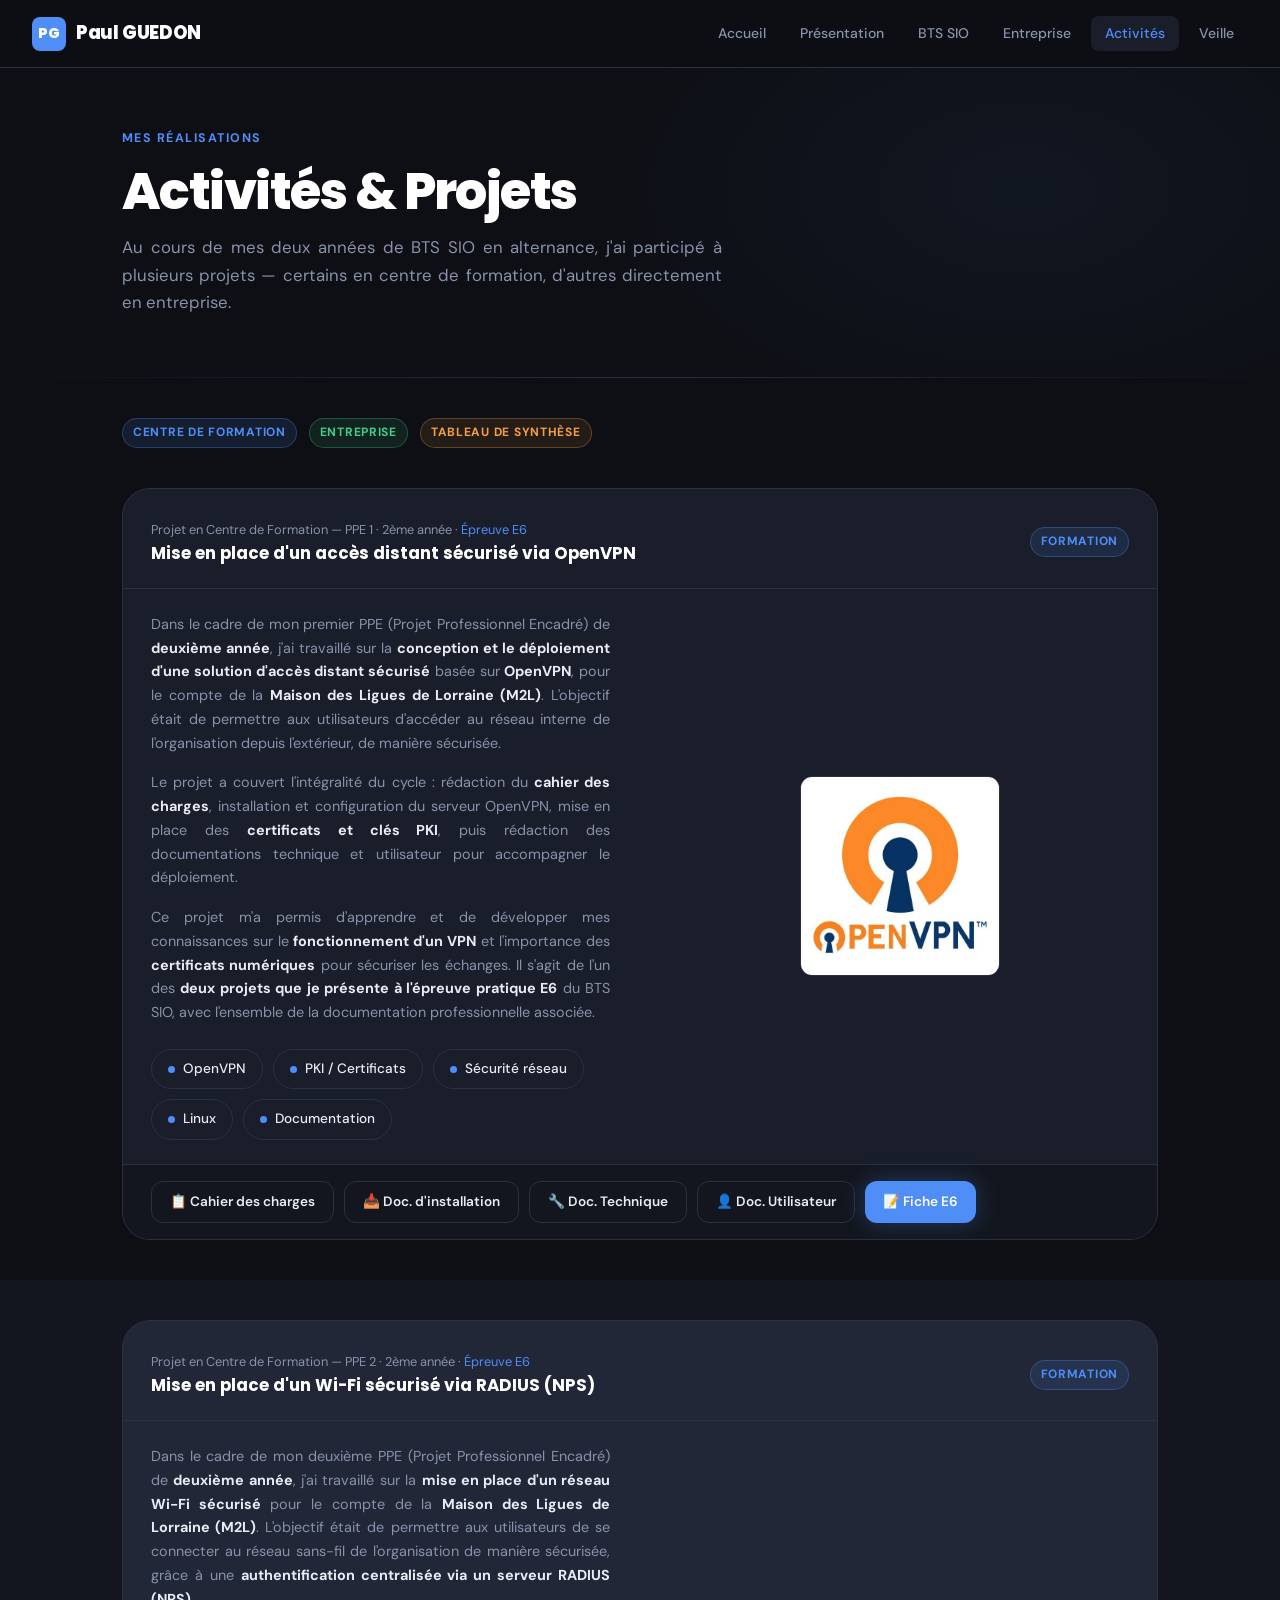
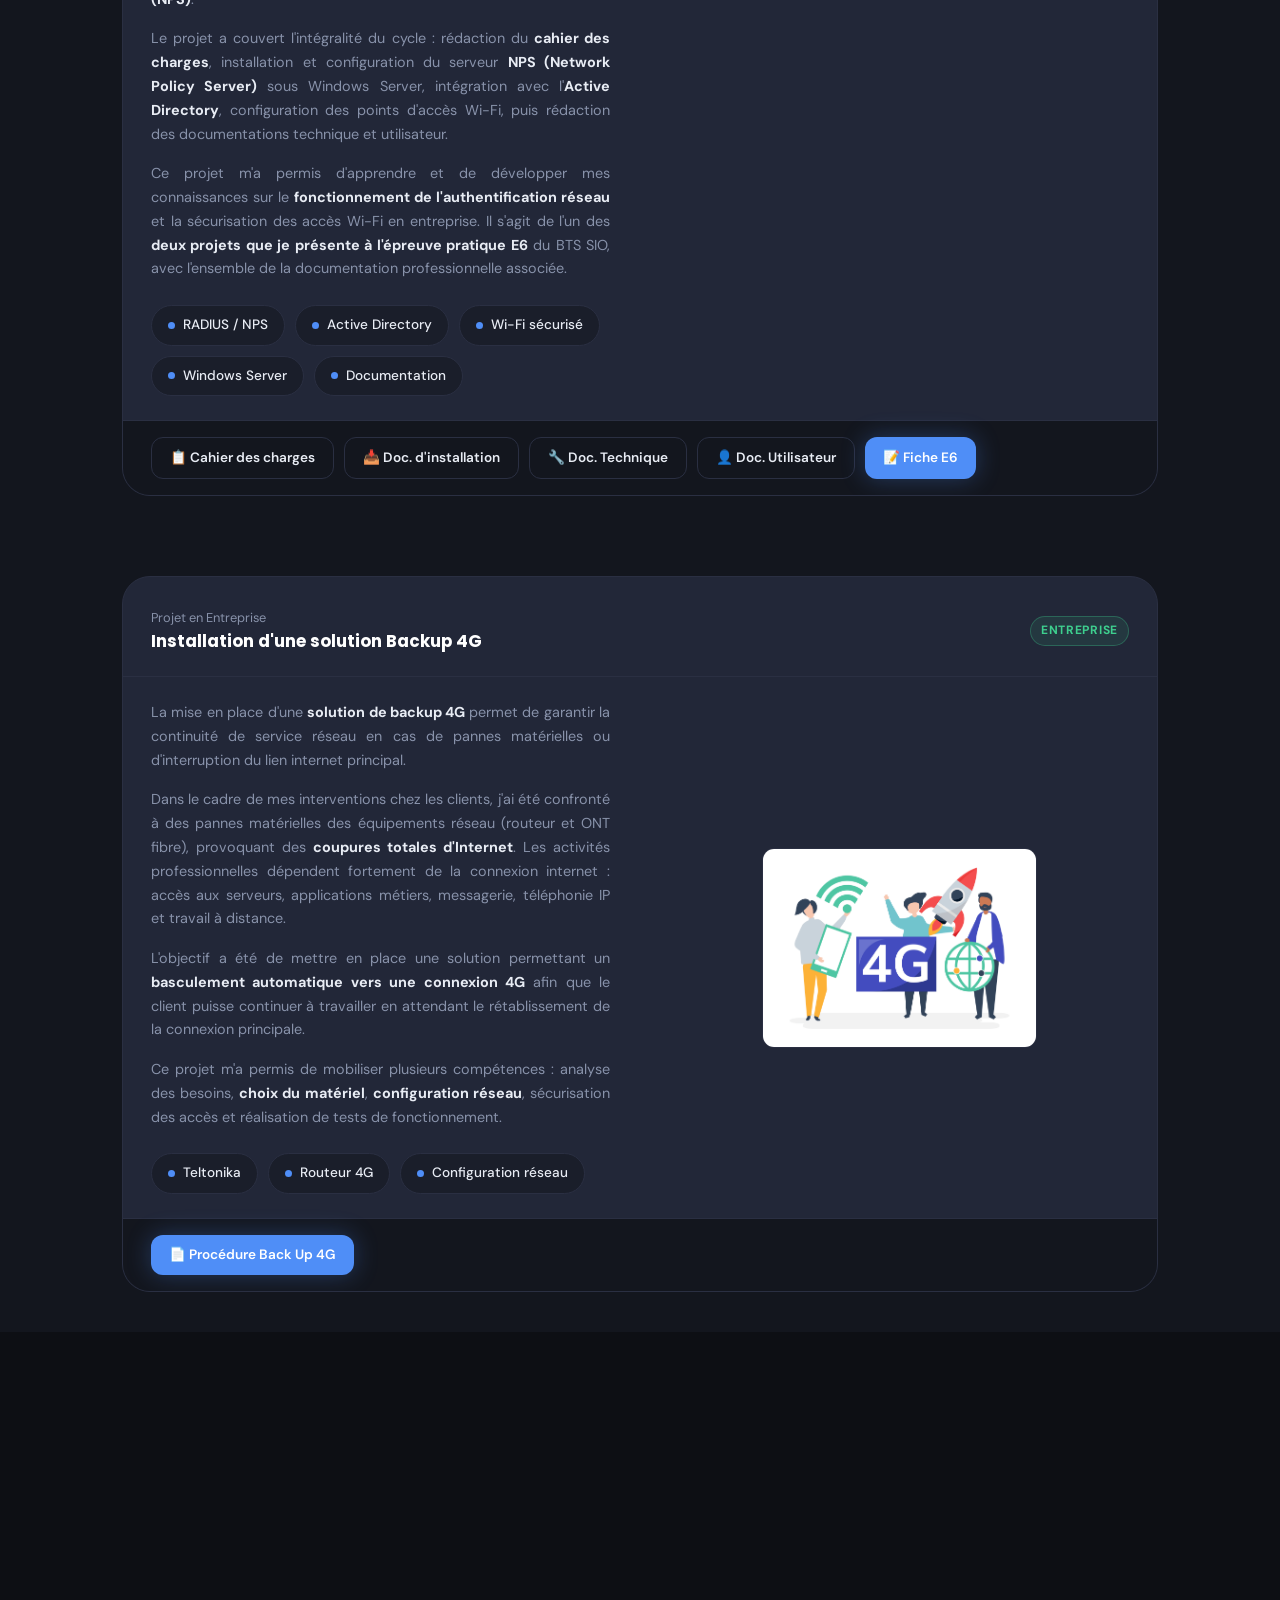
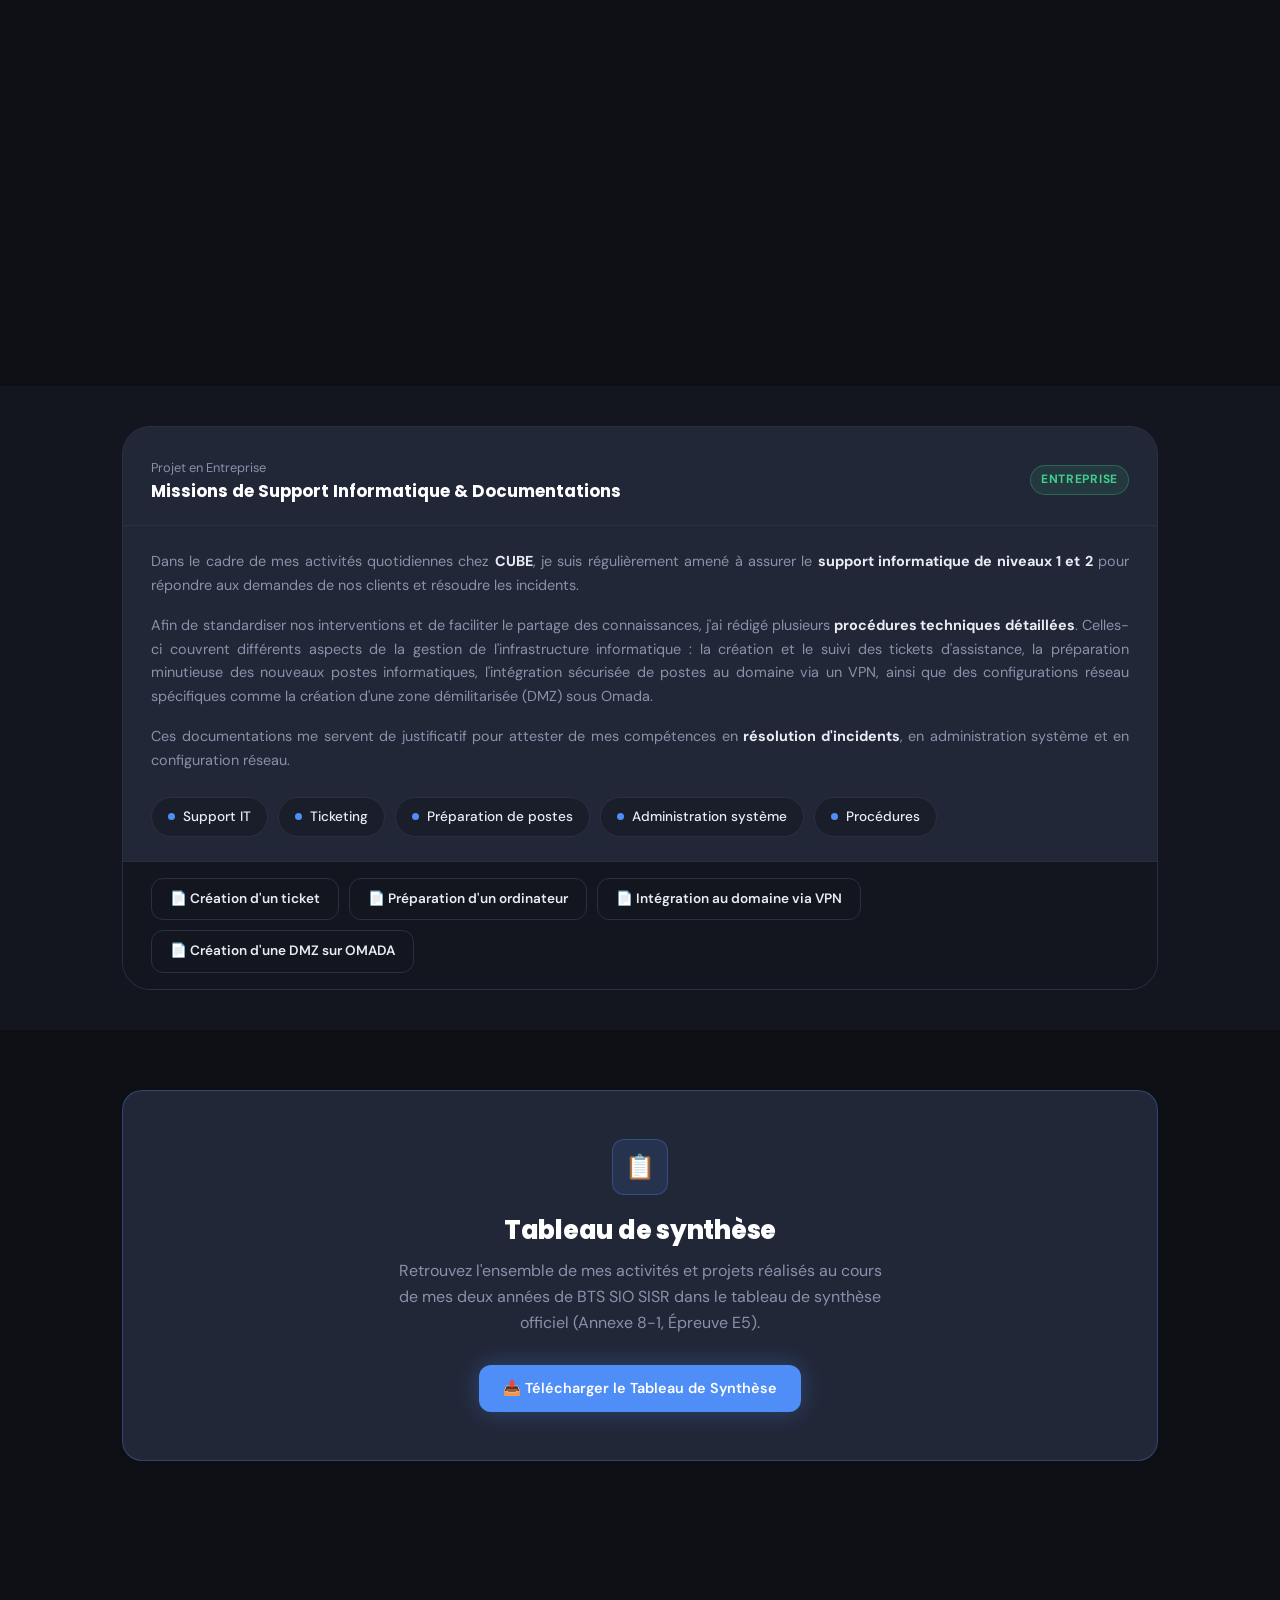
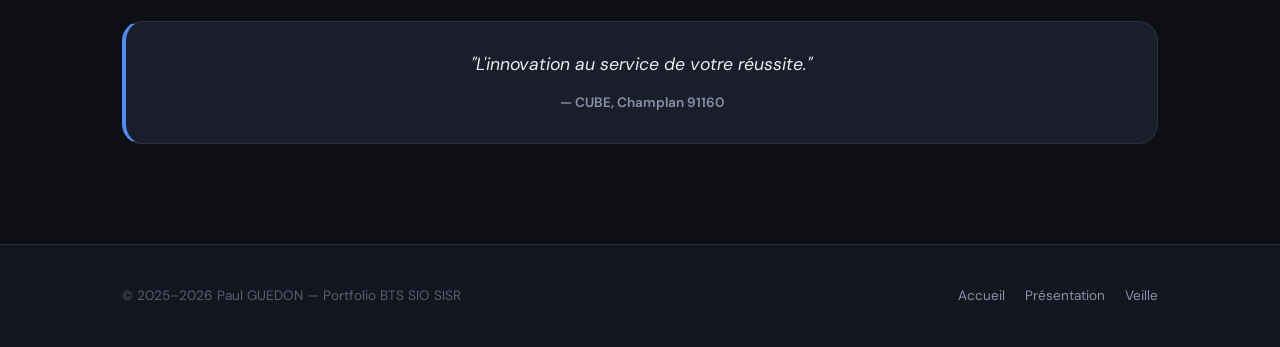
==== activites.html @ 8523777b "Add files via upload" ====
<!DOCTYPE html>
<html lang="fr">

<head>
  <meta charset="UTF-8" />
  <meta name="viewport" content="width=device-width, initial-scale=1.0" />
  <title>Activités & Projets – Paul GUEDON</title>
  <link rel="stylesheet" href="css/style.css" />
  <link rel="stylesheet" href="css/animations.css" />
</head>

<body>

  <nav class="navbar">
    <div class="navbar__inner">
      <a href="index.html" class="navbar__logo"><span>PG</span> Paul GUEDON</a>
      <div class="navbar__links" id="nav-links">
        <a href="index.html">Accueil</a>
        <a href="presentation-personnelle.html">Présentation</a>
        <a href="bts-sio.html">BTS SIO</a>
        <a href="entreprise.html">Entreprise</a>
        <a href="activites.html" class="active">Activités</a>
        <a href="veille.html">Veille</a>
      </div>
      <button class="burger" id="burger" aria-label="Menu"><span></span><span></span><span></span></button>
    </div>
  </nav>

  <div class="page-header">
    <div class="page-header__bg"></div>
    <div class="container page-header__inner">
      <div class="section-label fade-up">Mes réalisations</div>
      <h1 class="page-header__title fade-up fade-up-1">Activités &amp; Projets</h1>
      <p class="page-header__sub fade-up fade-up-2" style="text-align: justify;">Au cours de mes deux années de BTS SIO
        en alternance, j'ai participé
        à plusieurs projets — certains en centre de formation, d'autres directement en entreprise.</p>
    </div>
  </div>

  <div class="divider"></div>

  <!-- FILTRE VISUEL -->
  <section style="padding: 40px 0 0;">
    <div class="container">
      <div class="d-flex gap-12 flex-wrap reveal">
        <span class="badge badge--blue">Centre de Formation</span>
        <span class="badge badge--green">Entreprise</span>
        <span class="badge badge--orange">Tableau de synthèse</span>
      </div>
    </div>
  </section>

  <!-- ======================== -->
  <!-- PROJET 1 : PPE1 - VPN   -->
  <!-- ======================== -->
  <section style="padding: 40px 0;">
    <div class="container">
      <div class="project-card reveal">
        <div class="project-card__head">
          <div>
            <div class="project-card__sub">Projet en Centre de Formation — PPE 1 · 2ème année · <span
                style="color: var(--accent);">Épreuve E6</span></div>
            <div class="project-card__title">Mise en place d'un accès distant sécurisé via OpenVPN</div>
          </div>
          <span class="badge badge--blue">Formation</span>
        </div>
        <div class="project-card__body">
          <div class="two-col two-col--center">
            <div>
              <p class="project-card__desc" style="text-align: justify;">
                Dans le cadre de mon premier PPE (Projet Professionnel Encadré) de <strong
                  style="color:var(--text);">deuxième année</strong>,
                j'ai travaillé sur la <strong style="color:var(--text);">conception et le déploiement d'une solution
                  d'accès
                  distant sécurisé</strong>
                basée sur <strong style="color:var(--text);">OpenVPN</strong>, pour le compte de la
                <strong style="color:var(--text);">Maison des Ligues de Lorraine (M2L)</strong>. L'objectif était de
                permettre
                aux utilisateurs d'accéder au réseau interne de l'organisation depuis l'extérieur, de manière sécurisée.
              </p>
              <p class="project-card__desc mt-16" style="text-align: justify;">
                Le projet a couvert l'intégralité du cycle : rédaction du <strong style="color:var(--text);">cahier des
                  charges</strong>,
                installation et configuration du serveur OpenVPN, mise en place des
                <strong style="color:var(--text);">certificats et clés PKI</strong>, puis rédaction des documentations
                technique
                et utilisateur pour accompagner le déploiement.
              </p>
              <p class="project-card__desc mt-16" style="text-align: justify;">
                Ce projet m'a permis d'apprendre et de développer mes connaissances sur le <strong
                  style="color:var(--text);">fonctionnement d'un VPN</strong>
                et l'importance des <strong style="color:var(--text);">certificats numériques</strong> pour sécuriser
                les
                échanges. Il s'agit de l'un des <strong style="color:var(--text);">deux projets que
                  je présente à l'épreuve pratique E6</strong> du BTS SIO, avec l'ensemble de la documentation
                professionnelle associée.
              </p>
              <div class="skills-grid mt-24">
                <span class="skill-pill"><span class="dot"></span>OpenVPN</span>
                <span class="skill-pill"><span class="dot"></span>PKI / Certificats</span>
                <span class="skill-pill"><span class="dot"></span>Sécurité réseau</span>
                <span class="skill-pill"><span class="dot"></span>Linux</span>
                <span class="skill-pill"><span class="dot"></span>Documentation</span>
              </div>
            </div>
            <div style="display: flex; align-items: center; justify-content: center;">
              <img src="../Documents/Images/openvpn.jpg" alt="Illustration OpenVPN"
                style="max-height: 200px; object-fit: contain; border-radius: var(--radius); border: 1px solid var(--border);"
                onerror="this.style.display='none';" />
            </div>
          </div>
        </div>
        <div class="project-card__footer" style="flex-wrap: wrap; gap: 10px;">
          <a href="../Documents/Projet/PPE/PPE1/Cahier%20des%20charges%20Projet%20VPN.pdf" target="_blank"
            class="btn btn--outline" style="padding: 9px 18px; font-size: 0.85rem;">📋 Cahier des charges</a>
          <a href="../Documents/Projet/PPE/PPE1/Documentation%20d'installation%20Projet%20VPN.pdf" target="_blank"
            class="btn btn--outline" style="padding: 9px 18px; font-size: 0.85rem;">📥 Doc. d'installation</a>
          <a href="../Documents/Projet/PPE/PPE1/Documentation%20Technique%20Projet%20VPN.pdf" target="_blank"
            class="btn btn--outline" style="padding: 9px 18px; font-size: 0.85rem;">🔧 Doc. Technique</a>
          <a href="../Documents/Projet/PPE/PPE1/Documentation%20Utilisateur%20Projet%20VPN.pdf" target="_blank"
            class="btn btn--outline" style="padding: 9px 18px; font-size: 0.85rem;">👤 Doc. Utilisateur</a>
          <a href="../Documents/Projet/PPE/PPE1/EPREUVE%20PRATIQUE%20E6%20BTS%20SIO%202026%20Projet%20VPN.pdf"
            target="_blank" class="btn btn--primary" style="padding: 9px 18px; font-size: 0.85rem;">📝 Fiche E6</a>
        </div>
      </div>
    </div>
  </section>

  <!-- ======================== -->
  <!-- PROJET 2 : PPE2 - WIFI  -->
  <!-- ======================== -->
  <section class="section--dark" style="padding: 40px 0;">
    <div class="container">
      <div class="project-card reveal" style="background: var(--surface-2);">
        <div class="project-card__head">
          <div>
            <div class="project-card__sub">Projet en Centre de Formation — PPE 2 · 2ème année · <span
                style="color: var(--accent);">Épreuve E6</span></div>
            <div class="project-card__title">Mise en place d'un Wi-Fi sécurisé via RADIUS (NPS)</div>
          </div>
          <span class="badge badge--blue">Formation</span>
        </div>
        <div class="project-card__body">
          <div class="two-col two-col--center">
            <div>
              <p class="project-card__desc" style="text-align: justify;">
                Dans le cadre de mon deuxième PPE (Projet Professionnel Encadré) de <strong
                  style="color:var(--text);">deuxième année</strong>,
                j'ai travaillé sur la <strong style="color:var(--text);">mise en place d'un réseau Wi-Fi
                  sécurisé</strong>
                pour le compte de la <strong style="color:var(--text);">Maison des Ligues de Lorraine (M2L)</strong>.
                L'objectif était de permettre aux utilisateurs de se connecter au réseau sans-fil de l'organisation de
                manière
                sécurisée, grâce à une <strong style="color:var(--text);">authentification centralisée via un serveur
                  RADIUS
                  (NPS)</strong>.
              </p>
              <p class="project-card__desc mt-16" style="text-align: justify;">
                Le projet a couvert l'intégralité du cycle : rédaction du <strong style="color:var(--text);">cahier des
                  charges</strong>,
                installation et configuration du serveur <strong style="color:var(--text);">NPS (Network Policy
                  Server)</strong>
                sous Windows Server, intégration avec l'<strong style="color:var(--text);">Active Directory</strong>,
                configuration
                des points d'accès Wi-Fi, puis rédaction des documentations technique et utilisateur.
              </p>
              <p class="project-card__desc mt-16" style="text-align: justify;">
                Ce projet m'a permis d'apprendre et de développer mes connaissances sur le <strong
                  style="color:var(--text);">fonctionnement de l'authentification réseau</strong>
                et la sécurisation des accès Wi-Fi en entreprise. Il s'agit de l'un des <strong
                  style="color:var(--text);">deux projets que
                  je présente à l'épreuve pratique E6</strong> du BTS SIO, avec l'ensemble de la documentation
                professionnelle associée.
              </p>
              <div class="skills-grid mt-24">
                <span class="skill-pill"><span class="dot"></span>RADIUS / NPS</span>
                <span class="skill-pill"><span class="dot"></span>Active Directory</span>
                <span class="skill-pill"><span class="dot"></span>Wi-Fi sécurisé</span>
                <span class="skill-pill"><span class="dot"></span>Windows Server</span>
                <span class="skill-pill"><span class="dot"></span>Documentation</span>
              </div>
            </div>
            <div style="display: flex; align-items: center; justify-content: center;">
              <img src="../Documents/Images/WIFI.png?v=2" alt="Illustration Wi-Fi RADIUS"
                style="max-height: 200px; object-fit: contain; border-radius: var(--radius); border: 1px solid var(--border);"
                onerror="this.style.display='none';" />
            </div>
          </div>
        </div>
        <div class="project-card__footer" style="flex-wrap: wrap; gap: 10px;">
          <a href="../Documents/Projet/PPE/PPE2/Cahier%20des%20charges%20Projet%20Wifi.pdf" target="_blank"
            class="btn btn--outline" style="padding: 9px 18px; font-size: 0.85rem;">📋 Cahier des charges</a>
          <a href="../Documents/Projet/PPE/PPE2/Documentation%20D'installation%20Projet%20Wifi.pdf" target="_blank"
            class="btn btn--outline" style="padding: 9px 18px; font-size: 0.85rem;">📥 Doc. d'installation</a>
          <a href="../Documents/Projet/PPE/PPE2/Documentation%20Technique%20Projet%20Wifi.pdf" target="_blank"
            class="btn btn--outline" style="padding: 9px 18px; font-size: 0.85rem;">🔧 Doc. Technique</a>
          <a href="../Documents/Projet/PPE/PPE2/Documentation%20Utilisateur%20Projet%20Wifi.pdf" target="_blank"
            class="btn btn--outline" style="padding: 9px 18px; font-size: 0.85rem;">👤 Doc. Utilisateur</a>
          <a href="../Documents/Projet/PPE/PPE2/Documentation%20E6%20BTS%20SIO%202026%20Projet%20Wifi.pdf"
            target="_blank" class="btn btn--primary" style="padding: 9px 18px; font-size: 0.85rem;">📝 Fiche E6</a>
        </div>
      </div>
    </div>
  </section>

  <!-- =================== -->
  <!-- PROJET 3 : MEDIAWIKI -->
  <!-- =================== -->
  <!--
  <section>
    <div class="container">
      <div class="project-card reveal">
        <div class="project-card__head">
          <div>
            <div class="project-card__sub">Projet en Centre de Formation</div>
            <div class="project-card__title">Mise en place d'un MediaWiki</div>
          </div>
          <span class="badge badge--blue">Formation</span>
        </div>
        <div class="project-card__body">
          <div class="two-col two-col--center">
            <div>
              <p class="project-card__desc" style="text-align: justify;">
                Dans le cadre de mon troisième PPE, j'ai travaillé en groupe sur la création d'un <strong
                  style="color:var(--text);">intranet collaboratif basé sur MediaWiki</strong>, destiné à l'association
                RESIOCLAGE. L'objectif était de <strong style="color:var(--text);">présenter à ses adhérents de manière
                  claire et organisée les métiers liés à l'informatique</strong>.
              </p>
              <p class="project-card__desc mt-16" style="text-align: justify;">
                Nous avons installé et configuré MediaWiki dans <strong style="color:var(--text);">deux
                  environnements</strong> : dans un premier temps sous <strong
                  style="color:var(--text);">Windows</strong> à l'aide de WampServer, puis sous <strong
                  style="color:var(--text);">Linux</strong>. Les différentes étapes ainsi que les problèmes rencontrés
                ont été documentés dans un <strong style="color:var(--text);">manuel technique</strong>. De plus, nous
                avons rédigé un manuel utilisateur pour accompagner les adhérents dans l'utilisation du wiki.
              </p>
              <p class="project-card__desc mt-16" style="text-align: justify;">
                Ce projet nous a permis d'acquérir des compétences pratiques en <strong
                  style="color:var(--text);">administration de services web</strong> dans deux environnements
                différents.
              </p>
              <div class="skills-grid mt-24">
                <span class="skill-pill"><span class="dot"></span>MediaWiki</span>
                <span class="skill-pill"><span class="dot"></span>WampServer</span>
                <span class="skill-pill"><span class="dot"></span>Windows</span>
                <span class="skill-pill"><span class="dot"></span>Linux</span>
                <span class="skill-pill"><span class="dot"></span>Travail en équipe</span>
              </div>
            </div>
            <div style="display: flex; align-items: center; justify-content: center;">
              <img src="../Documents/Images/MediaWiki.jpg" alt="Logo MediaWiki"
                style="max-height: 180px; object-fit: contain; border-radius: var(--radius); border: 1px solid var(--border);"
                onerror="this.style.display='none';" />
            </div>
          </div>
        </div>
        <div class="project-card__footer">
          <a href="../Documents/Projet/Procédure/MediaWiki.pdf" target="_blank" class="btn btn--primary"
            style="padding: 9px 18px; font-size: 0.85rem;">📊 Présentation PowerPoint</a>
          <a href="../Documents/Projet/Procédure/Manuel Technique MediaWiki.pdf" target="_blank"
            class="btn btn--outline" style="padding: 9px 18px; font-size: 0.85rem;">📄 Manuel
            Technique</a>
        </div>
      </div>
    </div>
  </section>
  -->

  <!-- ======================== -->
  <!-- PROJET 4 : BACKUP 4G    -->
  <!-- ======================== -->
  <section class="section--dark" style="padding: 40px 0;">
    <div class="container">
      <div class="project-card reveal" style="background: var(--surface-2);">
        <div class="project-card__head">
          <div>
            <div class="project-card__sub">Projet en Entreprise</div>
            <div class="project-card__title">Installation d'une solution Backup 4G</div>
          </div>
          <span class="badge badge--green">Entreprise</span>
        </div>
        <div class="project-card__body">
          <div class="two-col two-col--center">
            <div>
              <p class="project-card__desc" style="text-align: justify;">
                La mise en place d'une <strong style="color:var(--text);">solution de backup 4G </strong>permet de
                garantir la continuité de service réseau en cas de pannes matérielles ou d'interruption du lien internet
                principal.
              </p>
              <p class="project-card__desc mt-16" style="text-align: justify;">
                Dans le cadre de mes interventions chez les clients, j'ai été confronté à des pannes matérielles des
                équipements réseau (routeur et ONT fibre), provoquant des <strong style="color:var(--text);">coupures
                  totales d'Internet</strong>. Les activités professionnelles dépendent fortement de la connexion
                internet : accès aux serveurs, applications métiers, messagerie, téléphonie IP et travail à distance.
              </p>
              <p class="project-card__desc mt-16" style="text-align: justify;">
                L'objectif a été de mettre en place une solution permettant un <strong
                  style="color:var(--text);">basculement automatique vers une connexion 4G</strong> afin que le client
                puisse continuer à travailler en attendant le rétablissement de la connexion principale.
              </p>
              <p class="project-card__desc mt-16" style="text-align: justify;">
                Ce projet m'a permis de mobiliser plusieurs compétences : analyse des besoins, <strong
                  style="color:var(--text);">choix du matériel</strong>, <strong
                  style="color:var(--text);">configuration réseau</strong>, sécurisation des accès et réalisation de
                tests de fonctionnement.
              </p>
              <div class="skills-grid mt-24">
                <span class="skill-pill"><span class="dot"></span>Teltonika</span>
                <span class="skill-pill"><span class="dot"></span>Routeur 4G</span>
                <span class="skill-pill"><span class="dot"></span>Configuration réseau</span>
              </div>
            </div>
            <div style="display: flex; align-items: center; justify-content: center;">
              <img src="../Documents/Images/4G.jpg" alt="Routeur Teltonika 4G"
                style="max-height: 200px; object-fit: contain; border-radius: var(--radius); border: 1px solid var(--border);"
                onerror="this.style.display='none';" />
            </div>
          </div>
        </div>
        <div class="project-card__footer">
          <a href="../Documents/Projet/Procédure/Procédure Préparation Routeur 4G Teltonika.pdf" target="_blank"
            class="btn btn--primary" style="padding: 9px 18px; font-size: 0.85rem;">📄 Procédure Back Up
            4G</a>
        </div>
      </div>
    </div>
  </section>

  <!-- ======================== -->
  <!-- PROJET 5 : OPENVPN      -->
  <!-- ======================== -->
  <section style="padding: 40px 0;">
    <div class="container">
      <div class="project-card reveal">
        <div class="project-card__head">
          <div>
            <div class="project-card__sub">Projet en Entreprise</div>
            <div class="project-card__title">Migration VPN vers OpenVPN
            </div>
          </div>
          <span class="badge badge--green">Entreprise</span>
        </div>
        <div class="project-card__body">
          <div class="two-col two-col--center">
            <div>
              <p class="project-card__desc" style="text-align: justify;">
                Dans le cadre d'une intervention chez un client (Groupe AF), nous avons réalisé la <strong
                  style="color:var(--text);">migration du VPN de Zyxel SecuExtender vers OpenVPN</strong>.
              </p>
              <p class="project-card__desc mt-16" style="text-align: justify;">
                Le besoin du client était de permettre aux utilisateurs d'accéder au réseau de l'entreprise depuis
                l'extérieur (télétravail ou déplacement), tout en garantissant la sécurité des échanges. L'accès direct
                aux
                services internes (serveurs de fichiers, applications métiers, imprimantes réseau) via Internet
                présentait
                un <strong style="color:var(--text);">risque important en matière de sécurité</strong>.
              </p>
              <p class="project-card__desc mt-16" style="text-align: justify;">
                J'ai installé et configuré le <strong style="color:var(--text);">client OpenVPN</strong> sur les postes
                utilisateurs, mis en place la <strong style="color:var(--text);">double authentification</strong>, puis
                réalisé des tests de connexion afin de vérifier le bon fonctionnement et la sécurisation des échanges.
              </p>
              <div class="skills-grid mt-24">
                <span class="skill-pill"><span class="dot"></span>OpenVPN</span>
                <span class="skill-pill"><span class="dot"></span>Double authentification</span>
                <span class="skill-pill"><span class="dot"></span>Sécurité réseau</span>
                <span class="skill-pill"><span class="dot"></span>VPN client</span>
              </div>
            </div>
            <div style="display: flex; align-items: center; justify-content: center;">
              <img src="../Documents/Images/Migration.png" alt="Illustration Migration OpenVPN"
                style="max-height: 200px; object-fit: contain; border-radius: var(--radius); border: 1px solid var(--border);"
                onerror="this.style.display='none';" />
            </div>
          </div>
        </div>
        <div class="project-card__footer">
          <a href="../Documents/Projet/Procédure/Procédure Installation OpenVPN GroupeAF.pdf" target="_blank"
            class="btn btn--primary" style="padding: 9px 18px; font-size: 0.85rem;">📄 Procédure de connexion
            OpenVPN</a>
        </div>
      </div>
    </div>
  </section>

  <!-- ======================== -->
  <!-- PROJET 6 : UNYC         -->
  <!-- ======================== -->
  <section class="section--dark" style="padding: 40px 0;">
    <div class="container">
      <div class="project-card reveal" style="background: var(--surface-2);">
        <div class="project-card__head">
          <div>
            <div class="project-card__sub">Projet en Entreprise</div>
            <div class="project-card__title">Ajout d'équipements téléphoniques sur Unyc</div>
          </div>
          <span class="badge badge--green">Entreprise</span>
        </div>
        <div class="project-card__body">
          <div class="two-col two-col--center">
            <div>
              <p class="project-card__desc" style="text-align: justify;">
                Dans le cadre de la préparation de matériel pour une installation chez un client, j'ai été chargé
                d'<strong style="color:var(--text);">ajouter de nouveaux équipements téléphoniques sur la plateforme
                  Unyc</strong> et d'attribuer les postes à chaque utilisateur.
              </p>
              <p class="project-card__desc mt-16" style="text-align: justify;">
                Le client souhaitait étendre son parc téléphonique afin que de nouveaux utilisateurs disposent d'un
                poste fonctionnel tout en restant intégrés au système de téléphonie existant.
              </p>
              <p class="project-card__desc mt-16" style="text-align: justify;">
                J'ai configuré les postes sur Unyc, attribué les extensions, puis réalisé des <strong
                  style="color:var(--text);">tests d'appels entrants et sortants</strong> pour vérifier le bon
                fonctionnement et la qualité des communications. Cette activité m'a permis de renforcer mes compétences
                en <strong style="color:var(--text);">gestion de téléphonie IP</strong> et en configuration
                d'équipements réseau associés.
              </p>
              <div class="skills-grid mt-24">
                <span class="skill-pill"><span class="dot"></span>Unyc</span>
                <span class="skill-pill"><span class="dot"></span>Téléphonie IP</span>
                <span class="skill-pill"><span class="dot"></span>VoIP</span>
                <span class="skill-pill"><span class="dot"></span>Configuration postes</span>
              </div>
            </div>
            <div style="display: flex; align-items: center; justify-content: center;">
              <img src="../Documents/Images/Unyc.jpg" alt="Interface Unyc"
                style="max-height: 200px; object-fit: contain; border-radius: var(--radius); border: 1px solid var(--border);"
                onerror="this.style.display='none';" />
            </div>
          </div>
        </div>
        <div class="project-card__footer">
          <a href="../Documents/Projet/Procédure/Procédure Equipements Unyc.pdf" target="_blank"
            class="btn btn--primary" style="padding: 9px 18px; font-size: 0.85rem;">📄 Procédure ajout
            équipement Unyc</a>
        </div>
      </div>
    </div>
  </section>

  <!-- ======================== -->
  <!-- PROJET 7 : TP-Link      -->
  <!-- ======================== -->
  <section style="padding: 40px 0;">
    <div class="container">
      <div class="project-card reveal">
        <div class="project-card__head">
          <div>
            <div class="project-card__sub">Projet en Entreprise</div>
            <div class="project-card__title">Installation et Configuration d'un routeur TP-Link</div>
          </div>
          <span class="badge badge--green">Entreprise</span>
        </div>
        <div class="project-card__body">
          <div class="two-col two-col--center">
            <div>
              <p class="project-card__desc" style="text-align: justify;">
                Dans le cadre de la modernisation d'une infrastructure client, j'ai été en charge du déploiement d'un
                <strong style="color:var(--text);">routeur TP-Link ER605</strong> géré via l'écosystème cloud <strong
                  style="color:var(--text);">Omada</strong>. L'objectif était de mettre en place un réseau fiable
                intégrant une ligne Fibre principale et un routeur 4G de secours pour assurer une continuité de service.
              </p>
              <p class="project-card__desc mt-16" style="text-align: justify;">
                J'ai configuré l'équipement via l'interface centralisée Omada. Mon intervention a consisté à préparer le
                réseau local du client, puis à configurer une <strong style="color:var(--text);">connexion 4G de
                  secours</strong>. Celle-ci prend automatiquement le relais en cas de coupure de la ligne principale.
              </p>
              <p class="project-card__desc mt-16" style="text-align: justify;">
                Après la mise en service physique chez le client, j'ai réalisé plusieurs <strong
                  style="color:var(--text);">tests de connectivité</strong> pour valider l'installation. Ce projet m'a
                permis d'apprendre à configurer un routeur d'entreprise et à utiliser une plateforme de gestion
                centralisée.
              </p>
              <div class="skills-grid mt-24">
                <span class="skill-pill"><span class="dot"></span>TP-Link Omada</span>
                <span class="skill-pill"><span class="dot"></span>Routage / Load Balancing</span>
                <span class="skill-pill"><span class="dot"></span>Gestion Cloud</span>
              </div>
            </div>
            <div style="display: flex; align-items: center; justify-content: center;">
              <img src="../Documents/Images/2485_LOGO.jpg" alt="Logo TP-Link"
                style="max-height: 200px; object-fit: contain; border-radius: var(--radius); border: 1px solid var(--border);"
                onerror="this.style.display='none';" />
            </div>
          </div>
        </div>
        <div class="project-card__footer">
          <a href="../Documents/Projet/Procédure/Procédure Installation et Configuration Routeur TP_Link.pdf"
            target="_blank" class="btn btn--primary" style="padding: 9px 18px; font-size: 0.85rem;">📄 Procédure
            Installation et Configuration</a>
        </div>
      </div>
    </div>
  </section>

  <!-- ======================== -->
  <!-- PROJET 8 : SUPPORT      -->
  <!-- ======================== -->
  <section class="section--dark" style="padding: 40px 0;">
    <div class="container">
      <div class="project-card reveal" style="background: var(--surface-2);">
        <div class="project-card__head">
          <div>
            <div class="project-card__sub">Projet en Entreprise</div>
            <div class="project-card__title">Missions de Support Informatique &amp; Documentations</div>
          </div>
          <span class="badge badge--green">Entreprise</span>
        </div>
        <div class="project-card__body">
          <p class="project-card__desc" style="text-align: justify;">
            Dans le cadre de mes activités quotidiennes chez <strong style="color:var(--text);">CUBE</strong>, je suis
            régulièrement amené à assurer le <strong style="color:var(--text);">support informatique de niveaux 1 et
              2</strong> pour répondre aux demandes de nos clients et résoudre les incidents.
          </p>
          <p class="project-card__desc mt-16" style="text-align: justify;">
            Afin de standardiser nos interventions et de faciliter le partage des connaissances, j'ai rédigé plusieurs
            <strong style="color:var(--text);">procédures techniques détaillées</strong>. Celles-ci couvrent différents
            aspects de la gestion de l'infrastructure informatique : la création et le suivi des tickets d'assistance,
            la préparation minutieuse des nouveaux postes informatiques, l'intégration sécurisée de postes au domaine
            via un VPN, ainsi que des configurations réseau spécifiques comme la création d'une zone démilitarisée (DMZ)
            sous Omada.
          </p>
          <p class="project-card__desc mt-16" style="text-align: justify;">
            Ces documentations me servent de justificatif pour attester de mes compétences en <strong
              style="color:var(--text);">résolution d'incidents</strong>, en administration système et en configuration
            réseau.
          </p>
          <div class="skills-grid mt-24">
            <span class="skill-pill"><span class="dot"></span>Support IT</span>
            <span class="skill-pill"><span class="dot"></span>Ticketing</span>
            <span class="skill-pill"><span class="dot"></span>Préparation de postes</span>
            <span class="skill-pill"><span class="dot"></span>Administration système</span>
            <span class="skill-pill"><span class="dot"></span>Procédures</span>
          </div>
        </div>
        <div class="project-card__footer" style="flex-wrap: wrap; gap: 10px;">
          <a href="../Documents/Projet/Procédure/Terminé/Création%20d'un%20ticket.pdf" target="_blank"
            class="btn btn--outline" style="padding: 9px 18px; font-size: 0.85rem;">📄 Création d'un ticket</a>
          <a href="../Documents/Projet/Procédure/Terminé/Préparation%20d'un%20ordinateur.pdf" target="_blank"
            class="btn btn--outline" style="padding: 9px 18px; font-size: 0.85rem;">📄 Préparation d'un ordinateur</a>
          <a href="../Documents/Projet/Procédure/Terminé/Intégration%20au%20domaine%20via%20VPN%20.pdf" target="_blank"
            class="btn btn--outline" style="padding: 9px 18px; font-size: 0.85rem;">📄 Intégration au domaine via
            VPN</a>
          <a href="../Documents/Projet/Procédure/Terminé/Création%20d'une%20DMZ%20sur%20OMADA.pdf" target="_blank"
            class="btn btn--outline" style="padding: 9px 18px; font-size: 0.85rem;">📄 Création d'une DMZ sur OMADA</a>
        </div>
      </div>
    </div>
  </section>

  <!-- TABLEAU DE SYNTHESE -->
  <section style="padding: 60px 0;">
    <div class="container">
      <div class="card reveal text-center"
        style="padding: 48px; background: var(--surface-2); border: 1px solid var(--accent-glow);">
        <div class="card__icon" style="margin: 0 auto 20px; width: 56px; height: 56px; font-size: 1.5rem;">📋</div>
        <h3 class="section-title" style="font-size: 1.6rem; margin-bottom: 12px;">Tableau de synthèse</h3>
        <p
          style="color: var(--text-muted); margin-bottom: 28px; max-width: 500px; margin-left: auto; margin-right: auto;">
          Retrouvez l'ensemble de mes activités et projets réalisés au cours de mes deux années de BTS SIO SISR dans le
          tableau de synthèse officiel (Annexe 8-1, Épreuve E5).
        </p>
        <a href="../Documents/Projet/TABLEAU DE SYNTHESE - EPREUVE E5.pdf" target="_blank" class="btn btn--primary">
          📥 Télécharger le Tableau de Synthèse
        </a>
      </div>
    </div>
  </section>

  <!-- CITATION -->
  <section style="padding: 60px 0;">
    <div class="container">
      <div class="quote-block reveal text-center">
        <p>"L'innovation au service de votre réussite."</p>
        <cite>— CUBE, Champlan 91160</cite>
      </div>
    </div>
  </section>

  <footer>
    <div class="container">
      <div class="footer__inner">
        <div class="footer__copy">© 2025–2026 Paul GUEDON — Portfolio BTS SIO SISR</div>
        <div class="footer__links">
          <a href="index.html">Accueil</a>
          <a href="presentation-personnelle.html">Présentation</a>
          <a href="veille.html">Veille</a>
        </div>
      </div>
    </div>
  </footer>

  <script src="js/main.js"></script>
</body>

</html>
---- css/style.css ----
/* ============================================
   PAUL GUEDON - Portfolio BTS SIO SISR
   Design: Dark tech / Minimalisme raffiné
   ============================================ */

@import url('https://fonts.googleapis.com/css2?family=Poppins:wght@600;700;800&family=DM+Sans:ital,opsz,wght@0,9..40,300;0,9..40,400;0,9..40,500;0,9..40,600;1,9..40,300;1,9..40,400&display=swap');

/* ===== VARIABLES ===== */
:root {
  --bg:          #0d0f14;
  --bg-alt:      #13161e;
  --surface:     #1a1e2a;
  --surface-2:   #222738;
  --border:      #2a2f42;
  --accent:      #4f8ef7;
  --accent-soft: rgba(79,142,247,0.12);
  --accent-glow: rgba(79,142,247,0.3);
  --text:        #e8ecf4;
  --text-muted:  #8892aa;
  --text-dim:    #565d74;
  --white:       #ffffff;
  --green:       #3ecf8e;
  --orange:      #f59e42;
  --red:         #f75d5d;

  --font-head:   'Poppins', sans-serif;
  --font-body:   'DM Sans', sans-serif;

  --radius:      12px;
  --radius-lg:   20px;
  --radius-xl:   28px;

  --shadow:      0 4px 24px rgba(0,0,0,0.4);
  --shadow-lg:   0 8px 48px rgba(0,0,0,0.6);

  --nav-h:       68px;
  --transition:  0.25s ease;
}

/* ===== RESET ===== */
*, *::before, *::after { box-sizing: border-box; margin: 0; padding: 0; }
html { scroll-behavior: smooth; font-size: 16px; }
body {
  font-family: var(--font-body);
  background: var(--bg);
  color: var(--text);
  line-height: 1.65;
  overflow-x: hidden;
}
img { max-width: 100%; height: auto; display: block; border-radius: var(--radius); }
a { color: var(--accent); text-decoration: none; transition: color var(--transition); }
a:hover { color: var(--white); }
ul { list-style: none; }
h1,h2,h3,h4,h5,h6 { font-family: var(--font-head); line-height: 1.2; }

/* ===== SCROLLBAR ===== */
::-webkit-scrollbar { width: 6px; }
::-webkit-scrollbar-track { background: var(--bg); }
::-webkit-scrollbar-thumb { background: var(--border); border-radius: 3px; }
::-webkit-scrollbar-thumb:hover { background: var(--accent); }

/* ===== LAYOUT ===== */
.container { max-width: 1100px; margin: 0 auto; padding: 0 32px; }
.container--wide { max-width: 1280px; margin: 0 auto; padding: 0 32px; }

/* ===== NAVBAR ===== */
.navbar {
  position: fixed; top: 0; left: 0; right: 0; z-index: 1000;
  height: var(--nav-h);
  background: rgba(13,15,20,0.85);
  backdrop-filter: blur(16px);
  border-bottom: 1px solid var(--border);
  display: flex; align-items: center;
  transition: background var(--transition);
}
.navbar__inner {
  display: flex; align-items: center; justify-content: space-between;
  width: 100%; max-width: 1280px; margin: 0 auto; padding: 0 32px;
}
.navbar__logo {
  font-family: var(--font-head); font-weight: 800; font-size: 1.15rem;
  color: var(--white); letter-spacing: -0.02em;
  display: flex; align-items: center; gap: 10px;
}
.navbar__logo span {
  display: inline-flex; align-items: center; justify-content: center;
  width: 34px; height: 34px; background: var(--accent); border-radius: 8px;
  color: var(--white); font-size: 0.9rem; font-weight: 800;
}
.navbar__links { display: flex; align-items: center; gap: 6px; }
.navbar__links a {
  color: var(--text-muted); font-size: 0.875rem; font-weight: 500;
  padding: 6px 14px; border-radius: 8px;
  transition: all var(--transition);
}
.navbar__links a:hover,
.navbar__links a.active {
  color: var(--white); background: var(--surface);
}
.navbar__links a.active { color: var(--accent); }

.burger { display: none; cursor: pointer; flex-direction: column; gap: 5px; }
.burger span {
  display: block; width: 22px; height: 2px;
  background: var(--text); border-radius: 2px;
  transition: all var(--transition);
}

/* ===== HERO ===== */
.hero {
  min-height: 100vh;
  display: flex; align-items: center;
  padding-top: var(--nav-h);
  position: relative; overflow: hidden;
}
.hero__bg {
  position: absolute; inset: 0;
  background: radial-gradient(ellipse 60% 80% at 70% 40%, rgba(79,142,247,0.08) 0%, transparent 70%),
              radial-gradient(ellipse 40% 60% at 10% 80%, rgba(62,207,142,0.04) 0%, transparent 60%);
}
.hero__grid {
  position: absolute; inset: 0; opacity: 0.03;
  background-image: linear-gradient(var(--border) 1px, transparent 1px),
                    linear-gradient(90deg, var(--border) 1px, transparent 1px);
  background-size: 60px 60px;
}
.hero__content {
  position: relative; z-index: 1;
  display: grid; grid-template-columns: 1fr 1fr;
  gap: 80px; align-items: center;
  max-width: 1280px; margin: 0 auto; padding: 0 32px;
  width: 100%;
}
.hero__eyebrow {
  display: inline-flex; align-items: center; gap: 8px;
  font-size: 0.8rem; font-weight: 600; letter-spacing: 0.1em;
  text-transform: uppercase; color: var(--accent);
  background: var(--accent-soft); border: 1px solid var(--accent-glow);
  padding: 6px 14px; border-radius: 50px;
  margin-bottom: 24px;
}
.hero__eyebrow::before {
  content: ''; width: 6px; height: 6px; border-radius: 50%;
  background: var(--accent); animation: pulse 2s infinite;
}
.hero__title {
  font-size: clamp(2.4rem, 5vw, 4rem);
  font-weight: 800; letter-spacing: -0.01em; color: var(--white);
  margin-bottom: 12px;
}
.hero__title span { color: var(--accent); }
.hero__subtitle {
  font-size: 1.4rem; font-weight: 600; color: var(--text-muted);
  margin-bottom: 20px;
}
.hero__desc {
  font-size: 1rem; color: var(--text-muted); line-height: 1.7;
  max-width: 460px; margin-bottom: 36px;
}
.hero__cta { display: flex; gap: 12px; flex-wrap: wrap; }
.btn {
  display: inline-flex; align-items: center; gap: 8px;
  padding: 12px 24px; border-radius: var(--radius);
  font-family: var(--font-body); font-size: 0.9rem; font-weight: 600;
  cursor: pointer; border: none; transition: all var(--transition);
  text-decoration: none;
}
.btn--primary {
  background: var(--accent); color: var(--white);
  box-shadow: 0 0 24px var(--accent-glow);
}
.btn--primary:hover {
  background: #6ba3ff; color: var(--white);
  transform: translateY(-2px); box-shadow: 0 0 36px var(--accent-glow);
}
.btn--outline {
  background: transparent; color: var(--text);
  border: 1px solid var(--border);
}
.btn--outline:hover {
  border-color: var(--accent); color: var(--accent);
  background: var(--accent-soft); transform: translateY(-2px);
}
.hero__visual {
  display: flex; justify-content: center; align-items: center;
}
.hero__card {
  background: var(--surface);
  border: 1px solid var(--border);
  border-radius: var(--radius-xl);
  padding: 32px;
  width: 100%; max-width: 400px;
  box-shadow: var(--shadow-lg);
  position: relative;
}
.hero__card::before {
  content: ''; position: absolute; top: -1px; left: 40px; right: 40px; height: 1px;
  background: linear-gradient(90deg, transparent, var(--accent), transparent);
}
.hero__card-top {
  display: flex; align-items: center; gap: 14px; margin-bottom: 24px;
}
.hero__avatar {
  width: 52px; height: 52px; border-radius: 50%;
  background: linear-gradient(135deg, var(--accent), #3ecf8e);
  display: flex; align-items: center; justify-content: center;
  font-family: var(--font-head); font-weight: 800; font-size: 1.2rem; color: var(--white);
  flex-shrink: 0;
}
.hero__card-name { font-family: var(--font-head); font-weight: 700; font-size: 1rem; color: var(--white); }
.hero__card-role { font-size: 0.8rem; color: var(--text-muted); }
.hero__stats { display: grid; grid-template-columns: 1fr 1fr; gap: 12px; }
.stat {
  background: var(--bg-alt); border: 1px solid var(--border);
  border-radius: var(--radius); padding: 16px;
  text-align: center;
}
.stat__number {
  font-family: var(--font-head); font-weight: 800;
  font-size: 1.6rem; color: var(--accent);
}
.stat__label { font-size: 0.75rem; color: var(--text-muted); margin-top: 2px; }
.hero__tags { display: flex; flex-wrap: wrap; gap: 8px; margin-top: 16px; }
.tag {
  font-size: 0.75rem; font-weight: 600;
  padding: 4px 10px; border-radius: 50px;
  background: var(--surface-2); color: var(--text-muted);
  border: 1px solid var(--border);
}
.tag--blue { color: var(--accent); border-color: var(--accent-glow); background: var(--accent-soft); }
.tag--green { color: var(--green); border-color: rgba(62,207,142,0.25); background: rgba(62,207,142,0.08); }
.tag--orange { color: #f59e42; border-color: rgba(245,158,66,0.25); background: rgba(245,158,66,0.08); }
.tag--pink { color: #ec4899; border-color: rgba(236,72,153,0.25); background: rgba(236,72,153,0.08); }
.tag--yellow { color: #eab308; border-color: rgba(234,179,8,0.25); background: rgba(234,179,8,0.08); }
.tag--cyan { color: #06b6d4; border-color: rgba(6,182,212,0.25); background: rgba(6,182,212,0.08); }

/* ===== SECTIONS ===== */
section { padding: 90px 0; }
.section-label {
  font-size: 0.78rem; font-weight: 700; letter-spacing: 0.12em;
  text-transform: uppercase; color: var(--accent); margin-bottom: 12px;
}
.section-title {
  font-size: clamp(1.8rem, 4vw, 2.6rem);
  font-weight: 800; letter-spacing: -0.01em; color: var(--white);
  margin-bottom: 16px;
}
.section-desc {
  font-size: 1rem; color: var(--text-muted); line-height: 1.7;
  max-width: 600px;
}

/* ===== DIVIDER ===== */
.divider {
  width: 100%; height: 1px;
  background: linear-gradient(90deg, transparent, var(--border), transparent);
  margin: 0;
}

/* ===== CARDS ===== */
.card {
  background: var(--surface);
  border: 1px solid var(--border);
  border-radius: var(--radius-lg);
  padding: 28px;
  transition: border-color var(--transition), transform var(--transition), box-shadow var(--transition);
}
.card:hover {
  border-color: rgba(79,142,247,0.3);
  transform: translateY(-3px);
  box-shadow: 0 8px 40px rgba(0,0,0,0.4);
}
.card__icon {
  width: 44px; height: 44px; border-radius: var(--radius);
  background: var(--accent-soft); border: 1px solid var(--accent-glow);
  display: flex; align-items: center; justify-content: center;
  font-size: 1.2rem; margin-bottom: 16px;
}
.card__title {
  font-family: var(--font-head); font-weight: 700; font-size: 1.2rem;
  color: var(--white); margin-bottom: 8px;
}
.card__text { font-size: 0.9rem; color: var(--text-muted); line-height: 1.6; }
.card ul li { font-size: 0.95rem; }

/* ===== SKILL PILLS ===== */
.skills-grid { display: flex; flex-wrap: wrap; gap: 10px; }
.skill-pill {
  display: inline-flex; align-items: center; gap: 8px;
  background: var(--surface); border: 1px solid var(--border);
  border-radius: 50px; padding: 8px 16px;
  font-size: 0.85rem; color: var(--text); font-weight: 500;
  transition: all var(--transition);
}
.skill-pill:hover {
  border-color: var(--accent); color: var(--accent); background: var(--accent-soft);
}
.skill-pill .dot {
  width: 7px; height: 7px; border-radius: 50%; background: var(--accent);
}

/* ===== TIMELINE ===== */
.timeline { position: relative; padding-left: 28px; }
.timeline::before {
  content: ''; position: absolute; left: 8px; top: 8px; bottom: 8px;
  width: 2px; background: var(--border);
}
.timeline-item { position: relative; margin-bottom: 32px; }
.timeline-item::before {
  content: ''; position: absolute; left: -24px; top: 6px;
  width: 12px; height: 12px; border-radius: 50%;
  background: var(--accent); border: 2px solid var(--bg);
  box-shadow: 0 0 0 3px var(--accent-glow);
}
.timeline-item:last-child { margin-bottom: 0; }
.timeline-year {
  font-family: var(--font-head); font-size: 0.85rem; font-weight: 700;
  color: var(--accent); margin-bottom: 4px;
}
.timeline-content { color: var(--text-muted); font-size: 0.9rem; }
.timeline-content strong { color: var(--text); display: block; font-weight: 600; }

/* ===== BADGE ===== */
.badge {
  display: inline-flex; align-items: center;
  font-size: 0.75rem; font-weight: 700; letter-spacing: 0.06em;
  text-transform: uppercase; padding: 4px 10px; border-radius: 50px;
}
.badge--blue { background: var(--accent-soft); color: var(--accent); border: 1px solid var(--accent-glow); }
.badge--green { background: rgba(62,207,142,0.1); color: var(--green); border: 1px solid rgba(62,207,142,0.3); }
.badge--orange { background: rgba(245,158,66,0.1); color: var(--orange); border: 1px solid rgba(245,158,66,0.3); }
.badge--yellow { background: rgba(234,179,8,0.1); color: #eab308; border: 1px solid rgba(234,179,8,0.3); }
.badge--cyan { background: rgba(6,182,212,0.1); color: #06b6d4; border: 1px solid rgba(6,182,212,0.3); }

/* ===== PROJECT CARD ===== */
.project-card {
  background: var(--surface); border: 1px solid var(--border);
  border-radius: var(--radius-xl);
  overflow: hidden;
  transition: all var(--transition);
}
.project-card:hover {
  border-color: rgba(79,142,247,0.3);
  transform: translateY(-4px);
  box-shadow: 0 16px 60px rgba(0,0,0,0.5);
}
.project-card__head {
  padding: 28px 28px 20px;
  border-bottom: 1px solid var(--border);
  display: flex; align-items: center; justify-content: space-between;
}
.project-card__body { padding: 24px 28px; }
.project-card__footer {
  padding: 16px 28px; background: var(--bg-alt);
  border-top: 1px solid var(--border);
  display: flex; gap: 10px; flex-wrap: wrap;
}
.project-card__title {
  font-family: var(--font-head); font-size: 1.05rem; font-weight: 700; color: var(--white);
}
.project-card__sub { font-size: 0.8rem; color: var(--text-muted); margin-top: 2px; }
.project-card__desc { font-size: 0.9rem; color: var(--text-muted); line-height: 1.65; }

/* ===== VEILLE CARD ===== */
.veille-card {
  background: var(--surface); border: 1px solid var(--border);
  border-radius: var(--radius-lg); padding: 24px;
  transition: all var(--transition);
  border-left: 3px solid var(--accent);
}
.veille-card:hover {
  border-color: var(--accent); transform: translateY(-2px);
  box-shadow: var(--shadow);
}
.veille-card__title {
  font-family: var(--font-head); font-weight: 700; font-size: 0.95rem;
  color: var(--white); margin-bottom: 10px;
}
.veille-card__text { font-size: 0.875rem; color: var(--text-muted); line-height: 1.6; }

/* ===== INFO GRID ===== */
.info-grid { display: grid; grid-template-columns: repeat(auto-fit, minmax(200px, 1fr)); gap: 16px; }
.info-box {
  background: var(--surface); border: 1px solid var(--border);
  border-radius: var(--radius-lg); padding: 20px;
  text-align: center;
}
.info-box__value {
  font-family: var(--font-head); font-size: 1.5rem; font-weight: 800;
  color: var(--accent); margin-bottom: 4px;
}
.info-box__label { font-size: 0.8rem; color: var(--text-muted); }

/* ===== DARK SECTION ===== */
.section--dark { background: var(--bg-alt); }
.section--surface { background: var(--surface); }

/* ===== QUOTE BLOCK ===== */
.quote-block {
  background: var(--surface);
  border: 1px solid var(--border);
  border-left: 4px solid var(--accent);
  border-radius: var(--radius-lg);
  padding: 28px 32px;
  margin: 40px 0;
}
.quote-block p {
  font-size: 1.1rem; font-style: italic; color: var(--text);
  line-height: 1.7;
}
.quote-block cite {
  display: block; margin-top: 12px; font-size: 0.85rem;
  color: var(--text-muted); font-style: normal; font-weight: 600;
}

/* ===== TWO COL ===== */
.two-col { display: grid; grid-template-columns: 1fr 1fr; gap: 60px; align-items: start; }
.two-col--center { align-items: center; }
.three-col { display: grid; grid-template-columns: repeat(3, 1fr); gap: 24px; }
.four-col { display: grid; grid-template-columns: repeat(4, 1fr); gap: 16px; }

/* ===== TABLE ===== */
.info-table { width: 100%; border-collapse: collapse; }
.info-table th, .info-table td {
  padding: 12px 16px; text-align: left;
  border-bottom: 1px solid var(--border); font-size: 0.9rem;
}
.info-table th {
  color: var(--text-muted); font-weight: 600;
  font-size: 0.78rem; text-transform: uppercase; letter-spacing: 0.06em;
}
.info-table td { color: var(--text); }
.info-table tr:last-child td { border-bottom: none; }
.info-table strong { color: var(--white); }

/* ===== FOOTER ===== */
footer {
  background: var(--bg-alt);
  border-top: 1px solid var(--border);
  padding: 40px 0;
}
.footer__inner {
  display: flex; align-items: center; justify-content: space-between;
  flex-wrap: wrap; gap: 16px;
}
.footer__copy { font-size: 0.85rem; color: var(--text-dim); }
.footer__links { display: flex; gap: 20px; }
.footer__links a { font-size: 0.85rem; color: var(--text-muted); }
.footer__links a:hover { color: var(--accent); }

/* ===== PAGE HEADER ===== */
.page-header {
  padding: calc(var(--nav-h) + 60px) 0 60px;
  position: relative; overflow: hidden;
}
.page-header__bg {
  position: absolute; inset: 0;
  background: radial-gradient(ellipse 50% 100% at 80% 50%, rgba(79,142,247,0.06) 0%, transparent 70%);
}
.page-header__inner { position: relative; z-index: 1; }
.page-header__title {
  font-size: clamp(2rem, 5vw, 3.2rem);
  font-weight: 800; letter-spacing: -0.03em; color: var(--white);
  margin-bottom: 12px;
}
.page-header__sub { font-size: 1.05rem; color: var(--text-muted); max-width: 600px; }

/* ===== ANIMATIONS ===== */
@keyframes pulse {
  0%, 100% { opacity: 1; transform: scale(1); }
  50% { opacity: 0.5; transform: scale(0.8); }
}
@keyframes fadeUp {
  from { opacity: 0; transform: translateY(20px); }
  to   { opacity: 1; transform: translateY(0); }
}
.fade-up { animation: fadeUp 0.6s ease both; }
.fade-up-1 { animation-delay: 0.1s; }
.fade-up-2 { animation-delay: 0.2s; }
.fade-up-3 { animation-delay: 0.3s; }
.fade-up-4 { animation-delay: 0.4s; }

/* ===== NAV MOBILE ===== */
@media (max-width: 900px) {
  .hero__content { grid-template-columns: 1fr; gap: 48px; }
  .hero__visual { order: -1; }
  .two-col { grid-template-columns: 1fr; gap: 40px; }
  .three-col { grid-template-columns: 1fr; }
  .four-col { grid-template-columns: 1fr 1fr; }
}
@media (max-width: 700px) {
  .navbar__links { display: none; position: fixed; top: var(--nav-h); left: 0; right: 0;
    flex-direction: column; background: var(--bg-alt); border-bottom: 1px solid var(--border);
    padding: 16px; gap: 4px; }
  .navbar__links.open { display: flex; }
  .burger { display: flex; }
  .four-col { grid-template-columns: 1fr; }
  .container, .container--wide { padding: 0 20px; }
  .hero__content { padding: 0 20px; }
  .info-grid { grid-template-columns: 1fr 1fr; }
  section { padding: 60px 0; }
}

/* ===== UTILITY ===== */
.mt-8  { margin-top: 8px; }
.mt-16 { margin-top: 16px; }
.mt-24 { margin-top: 24px; }
.mt-32 { margin-top: 32px; }
.mt-48 { margin-top: 48px; }
.mb-8  { margin-bottom: 8px; }
.mb-16 { margin-bottom: 16px; }
.mb-24 { margin-bottom: 24px; }
.mb-32 { margin-bottom: 32px; }
.mb-48 { margin-bottom: 48px; }
.text-center { text-align: center; }
.text-muted { color: var(--text-muted); }
.text-accent { color: var(--accent); }
.fw-700 { font-weight: 700; }
.d-flex { display: flex; }
.gap-12 { gap: 12px; }
.flex-wrap { flex-wrap: wrap; }
.grid-2 { display: grid; grid-template-columns: 1fr 1fr; gap: 24px; }
.grid-3 { display: grid; grid-template-columns: repeat(3, 1fr); gap: 20px; }
@media (max-width: 700px) { .grid-2, .grid-3 { grid-template-columns: 1fr; } }
---- css/animations.css ----
/* ===== SCROLL REVEAL ===== */
.reveal {
  opacity: 0;
  transform: translateY(22px);
  transition: opacity 0.55s ease, transform 0.55s ease;
}
.reveal.revealed {
  opacity: 1;
  transform: translateY(0);
}
.reveal.delay-1 { transition-delay: 0.1s; }
.reveal.delay-2 { transition-delay: 0.2s; }
.reveal.delay-3 { transition-delay: 0.3s; }
.reveal.delay-4 { transition-delay: 0.4s; }
.reveal.delay-5 { transition-delay: 0.5s; }
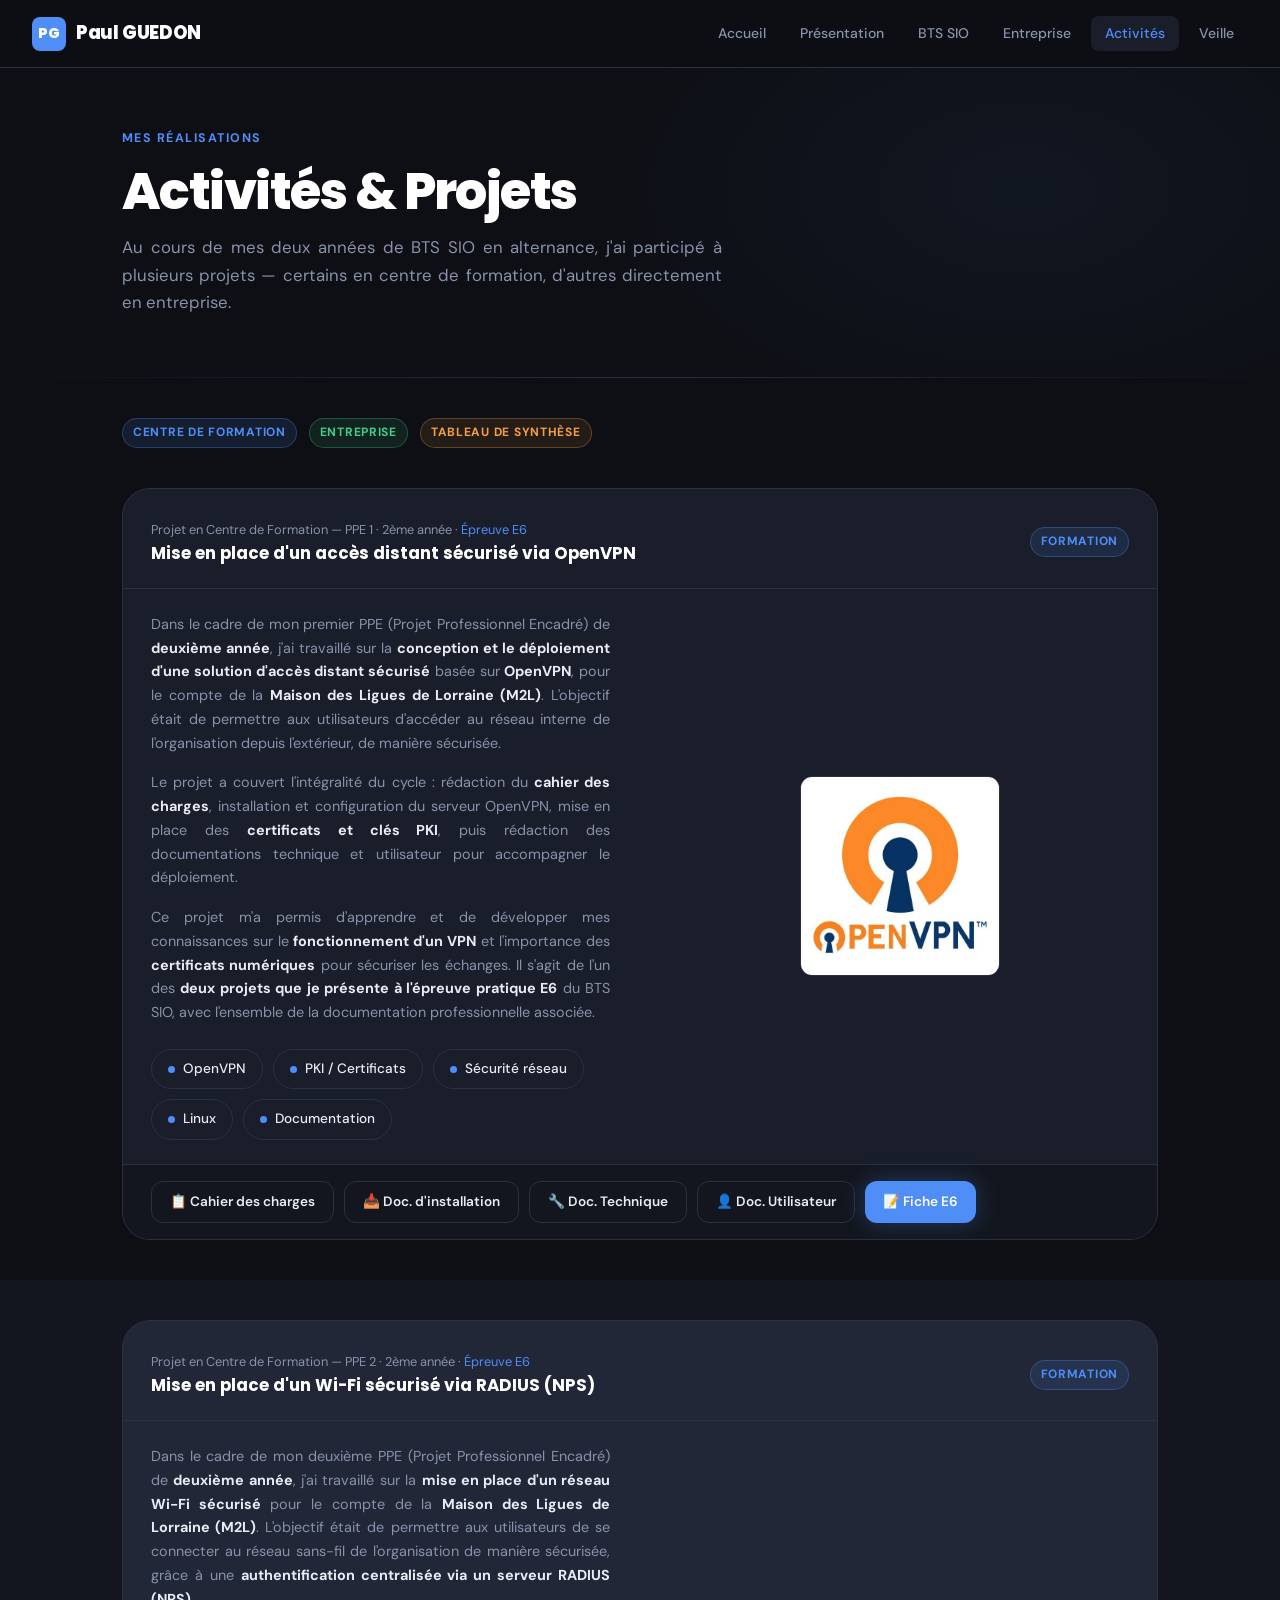
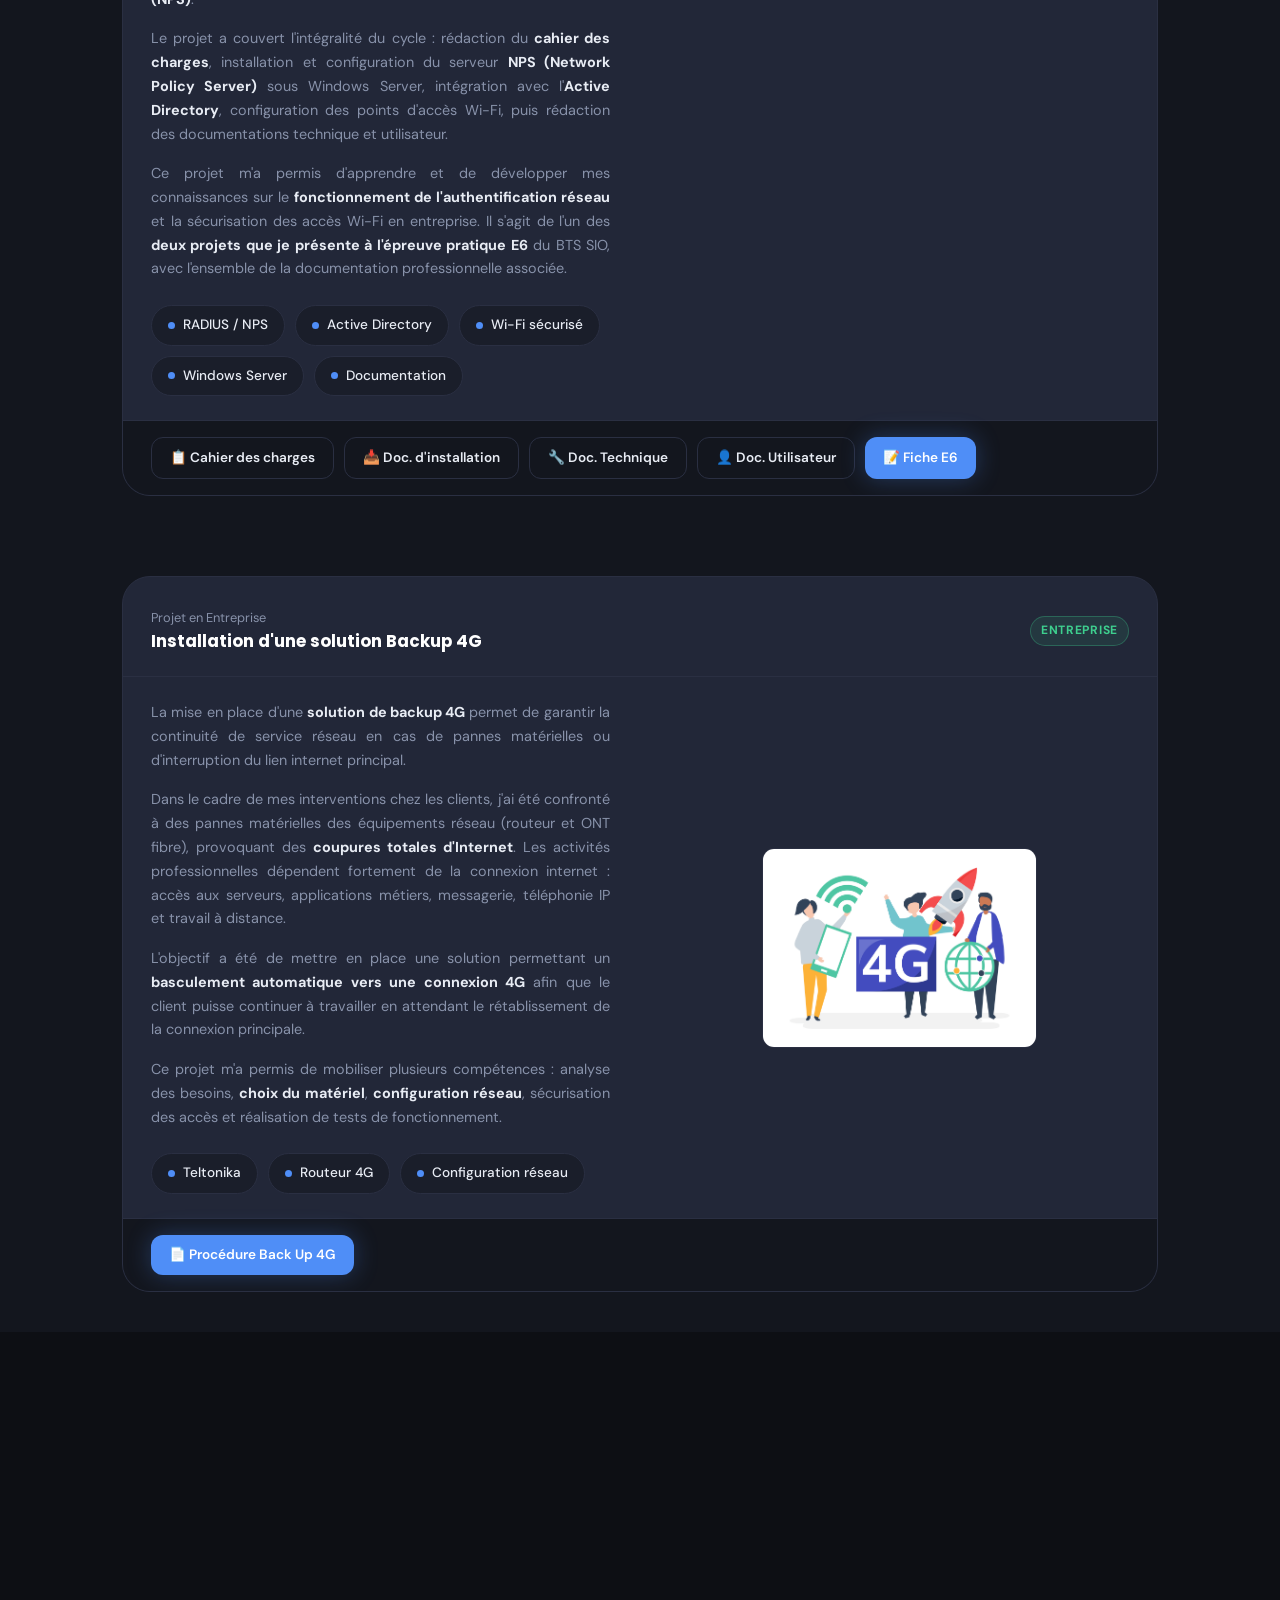
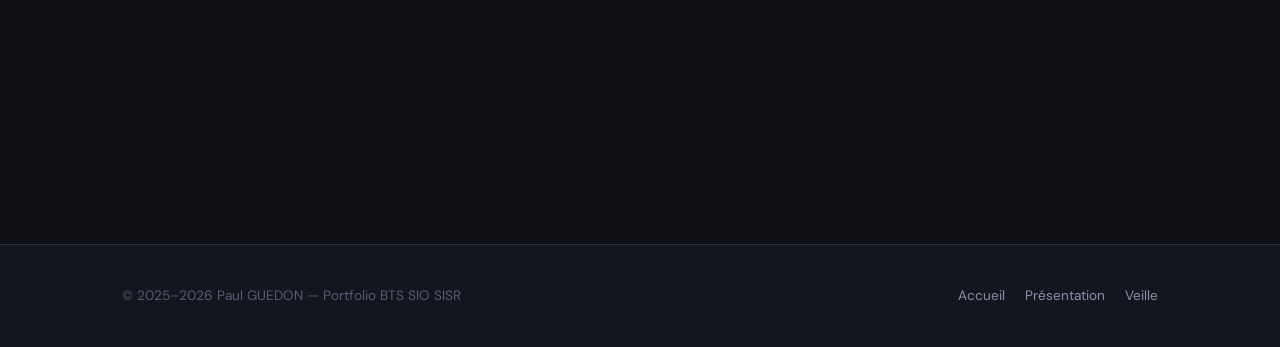
==== commit 3593242f: "Update activites.html" ====
--- a/activites.html
+++ b/activites.html
@@ -104,22 +104,22 @@
               </div>
             </div>
             <div style="display: flex; align-items: center; justify-content: center;">
-              <img src="../Documents/Images/openvpn.jpg" alt="Illustration OpenVPN"
+              <img src="Documents/Images/openvpn.jpg" alt="Illustration OpenVPN"
                 style="max-height: 200px; object-fit: contain; border-radius: var(--radius); border: 1px solid var(--border);"
                 onerror="this.style.display='none';" />
             </div>
           </div>
         </div>
         <div class="project-card__footer" style="flex-wrap: wrap; gap: 10px;">
-          <a href="../Documents/Projet/PPE/PPE1/Cahier%20des%20charges%20Projet%20VPN.pdf" target="_blank"
+          <a href="Documents/Projet/PPE/PPE1/Cahier%20des%20charges%20Projet%20VPN.pdf" target="_blank"
             class="btn btn--outline" style="padding: 9px 18px; font-size: 0.85rem;">📋 Cahier des charges</a>
-          <a href="../Documents/Projet/PPE/PPE1/Documentation%20d'installation%20Projet%20VPN.pdf" target="_blank"
+          <a href="Documents/Projet/PPE/PPE1/Documentation%20d'installation%20Projet%20VPN.pdf" target="_blank"
             class="btn btn--outline" style="padding: 9px 18px; font-size: 0.85rem;">📥 Doc. d'installation</a>
-          <a href="../Documents/Projet/PPE/PPE1/Documentation%20Technique%20Projet%20VPN.pdf" target="_blank"
+          <a href="Documents/Projet/PPE/PPE1/Documentation%20Technique%20Projet%20VPN.pdf" target="_blank"
             class="btn btn--outline" style="padding: 9px 18px; font-size: 0.85rem;">🔧 Doc. Technique</a>
-          <a href="../Documents/Projet/PPE/PPE1/Documentation%20Utilisateur%20Projet%20VPN.pdf" target="_blank"
+          <a href="Documents/Projet/PPE/PPE1/Documentation%20Utilisateur%20Projet%20VPN.pdf" target="_blank"
             class="btn btn--outline" style="padding: 9px 18px; font-size: 0.85rem;">👤 Doc. Utilisateur</a>
-          <a href="../Documents/Projet/PPE/PPE1/EPREUVE%20PRATIQUE%20E6%20BTS%20SIO%202026%20Projet%20VPN.pdf"
+          <a href="Documents/Projet/PPE/PPE1/EPREUVE%20PRATIQUE%20E6%20BTS%20SIO%202026%20Projet%20VPN.pdf"
             target="_blank" class="btn btn--primary" style="padding: 9px 18px; font-size: 0.85rem;">📝 Fiche E6</a>
         </div>
       </div>
@@ -181,22 +181,22 @@
               </div>
             </div>
             <div style="display: flex; align-items: center; justify-content: center;">
-              <img src="../Documents/Images/WIFI.png?v=2" alt="Illustration Wi-Fi RADIUS"
+              <img src="Documents/Images/WIFI.png?v=2" alt="Illustration Wi-Fi RADIUS"
                 style="max-height: 200px; object-fit: contain; border-radius: var(--radius); border: 1px solid var(--border);"
                 onerror="this.style.display='none';" />
             </div>
           </div>
         </div>
         <div class="project-card__footer" style="flex-wrap: wrap; gap: 10px;">
-          <a href="../Documents/Projet/PPE/PPE2/Cahier%20des%20charges%20Projet%20Wifi.pdf" target="_blank"
+          <a href="Documents/Projet/PPE/PPE2/Cahier%20des%20charges%20Projet%20Wifi.pdf" target="_blank"
             class="btn btn--outline" style="padding: 9px 18px; font-size: 0.85rem;">📋 Cahier des charges</a>
-          <a href="../Documents/Projet/PPE/PPE2/Documentation%20D'installation%20Projet%20Wifi.pdf" target="_blank"
+          <a href="Documents/Projet/PPE/PPE2/Documentation%20D'installation%20Projet%20Wifi.pdf" target="_blank"
             class="btn btn--outline" style="padding: 9px 18px; font-size: 0.85rem;">📥 Doc. d'installation</a>
-          <a href="../Documents/Projet/PPE/PPE2/Documentation%20Technique%20Projet%20Wifi.pdf" target="_blank"
+          <a href="Documents/Projet/PPE/PPE2/Documentation%20Technique%20Projet%20Wifi.pdf" target="_blank"
             class="btn btn--outline" style="padding: 9px 18px; font-size: 0.85rem;">🔧 Doc. Technique</a>
-          <a href="../Documents/Projet/PPE/PPE2/Documentation%20Utilisateur%20Projet%20Wifi.pdf" target="_blank"
+          <a href="Documents/Projet/PPE/PPE2/Documentation%20Utilisateur%20Projet%20Wifi.pdf" target="_blank"
             class="btn btn--outline" style="padding: 9px 18px; font-size: 0.85rem;">👤 Doc. Utilisateur</a>
-          <a href="../Documents/Projet/PPE/PPE2/Documentation%20E6%20BTS%20SIO%202026%20Projet%20Wifi.pdf"
+          <a href="Documents/Projet/PPE/PPE2/Documentation%20E6%20BTS%20SIO%202026%20Projet%20Wifi.pdf"
             target="_blank" class="btn btn--primary" style="padding: 9px 18px; font-size: 0.85rem;">📝 Fiche E6</a>
         </div>
       </div>
@@ -311,14 +311,14 @@
               </div>
             </div>
             <div style="display: flex; align-items: center; justify-content: center;">
-              <img src="../Documents/Images/4G.jpg" alt="Routeur Teltonika 4G"
+              <img src="Documents/Images/4G.jpg" alt="Routeur Teltonika 4G"
                 style="max-height: 200px; object-fit: contain; border-radius: var(--radius); border: 1px solid var(--border);"
                 onerror="this.style.display='none';" />
             </div>
           </div>
         </div>
         <div class="project-card__footer">
-          <a href="../Documents/Projet/Procédure/Procédure Préparation Routeur 4G Teltonika.pdf" target="_blank"
+          <a href="Documents/Projet/Procédure/Procédure Préparation Routeur 4G Teltonika.pdf" target="_blank"
             class="btn btn--primary" style="padding: 9px 18px; font-size: 0.85rem;">📄 Procédure Back Up
             4G</a>
         </div>
@@ -368,14 +368,14 @@
               </div>
             </div>
             <div style="display: flex; align-items: center; justify-content: center;">
-              <img src="../Documents/Images/Migration.png" alt="Illustration Migration OpenVPN"
+              <img src="Documents/Images/Migration.png" alt="Illustration Migration OpenVPN"
                 style="max-height: 200px; object-fit: contain; border-radius: var(--radius); border: 1px solid var(--border);"
                 onerror="this.style.display='none';" />
             </div>
           </div>
         </div>
         <div class="project-card__footer">
-          <a href="../Documents/Projet/Procédure/Procédure Installation OpenVPN GroupeAF.pdf" target="_blank"
+          <a href="Documents/Projet/Procédure/Procédure Installation OpenVPN GroupeAF.pdf" target="_blank"
             class="btn btn--primary" style="padding: 9px 18px; font-size: 0.85rem;">📄 Procédure de connexion
             OpenVPN</a>
         </div>
@@ -423,14 +423,14 @@
               </div>
             </div>
             <div style="display: flex; align-items: center; justify-content: center;">
-              <img src="../Documents/Images/Unyc.jpg" alt="Interface Unyc"
+              <img src="Documents/Images/Unyc.jpg" alt="Interface Unyc"
                 style="max-height: 200px; object-fit: contain; border-radius: var(--radius); border: 1px solid var(--border);"
                 onerror="this.style.display='none';" />
             </div>
           </div>
         </div>
         <div class="project-card__footer">
-          <a href="../Documents/Projet/Procédure/Procédure Equipements Unyc.pdf" target="_blank"
+          <a href="Documents/Projet/Procédure/Procédure Equipements Unyc.pdf" target="_blank"
             class="btn btn--primary" style="padding: 9px 18px; font-size: 0.85rem;">📄 Procédure ajout
             équipement Unyc</a>
         </div>
@@ -478,14 +478,14 @@
               </div>
             </div>
             <div style="display: flex; align-items: center; justify-content: center;">
-              <img src="../Documents/Images/2485_LOGO.jpg" alt="Logo TP-Link"
+              <img src="Documents/Images/2485_LOGO.jpg" alt="Logo TP-Link"
                 style="max-height: 200px; object-fit: contain; border-radius: var(--radius); border: 1px solid var(--border);"
                 onerror="this.style.display='none';" />
             </div>
           </div>
         </div>
         <div class="project-card__footer">
-          <a href="../Documents/Projet/Procédure/Procédure Installation et Configuration Routeur TP_Link.pdf"
+          <a href="Documents/Projet/Procédure/Procédure Installation et Configuration Routeur TP_Link.pdf"
             target="_blank" class="btn btn--primary" style="padding: 9px 18px; font-size: 0.85rem;">📄 Procédure
             Installation et Configuration</a>
         </div>
@@ -534,14 +534,14 @@
           </div>
         </div>
         <div class="project-card__footer" style="flex-wrap: wrap; gap: 10px;">
-          <a href="../Documents/Projet/Procédure/Terminé/Création%20d'un%20ticket.pdf" target="_blank"
+          <a href="Documents/Projet/Procédure/Terminé/Création%20d'un%20ticket.pdf" target="_blank"
             class="btn btn--outline" style="padding: 9px 18px; font-size: 0.85rem;">📄 Création d'un ticket</a>
-          <a href="../Documents/Projet/Procédure/Terminé/Préparation%20d'un%20ordinateur.pdf" target="_blank"
+          <a href="Documents/Projet/Procédure/Terminé/Préparation%20d'un%20ordinateur.pdf" target="_blank"
             class="btn btn--outline" style="padding: 9px 18px; font-size: 0.85rem;">📄 Préparation d'un ordinateur</a>
-          <a href="../Documents/Projet/Procédure/Terminé/Intégration%20au%20domaine%20via%20VPN%20.pdf" target="_blank"
+          <a href="Documents/Projet/Procédure/Terminé/Intégration%20au%20domaine%20via%20VPN%20.pdf" target="_blank"
             class="btn btn--outline" style="padding: 9px 18px; font-size: 0.85rem;">📄 Intégration au domaine via
             VPN</a>
-          <a href="../Documents/Projet/Procédure/Terminé/Création%20d'une%20DMZ%20sur%20OMADA.pdf" target="_blank"
+          <a href="Documents/Projet/Procédure/Terminé/Création%20d'une%20DMZ%20sur%20OMADA.pdf" target="_blank"
             class="btn btn--outline" style="padding: 9px 18px; font-size: 0.85rem;">📄 Création d'une DMZ sur OMADA</a>
         </div>
       </div>
@@ -560,7 +560,7 @@
           Retrouvez l'ensemble de mes activités et projets réalisés au cours de mes deux années de BTS SIO SISR dans le
           tableau de synthèse officiel (Annexe 8-1, Épreuve E5).
         </p>
-        <a href="../Documents/Projet/TABLEAU DE SYNTHESE - EPREUVE E5.pdf" target="_blank" class="btn btn--primary">
+        <a href="Documents/Projet/TABLEAU DE SYNTHESE - EPREUVE E5.pdf" target="_blank" class="btn btn--primary">
           📥 Télécharger le Tableau de Synthèse
         </a>
       </div>
@@ -593,4 +593,4 @@
   <script src="js/main.js"></script>
 </body>
 
-</html>+</html>
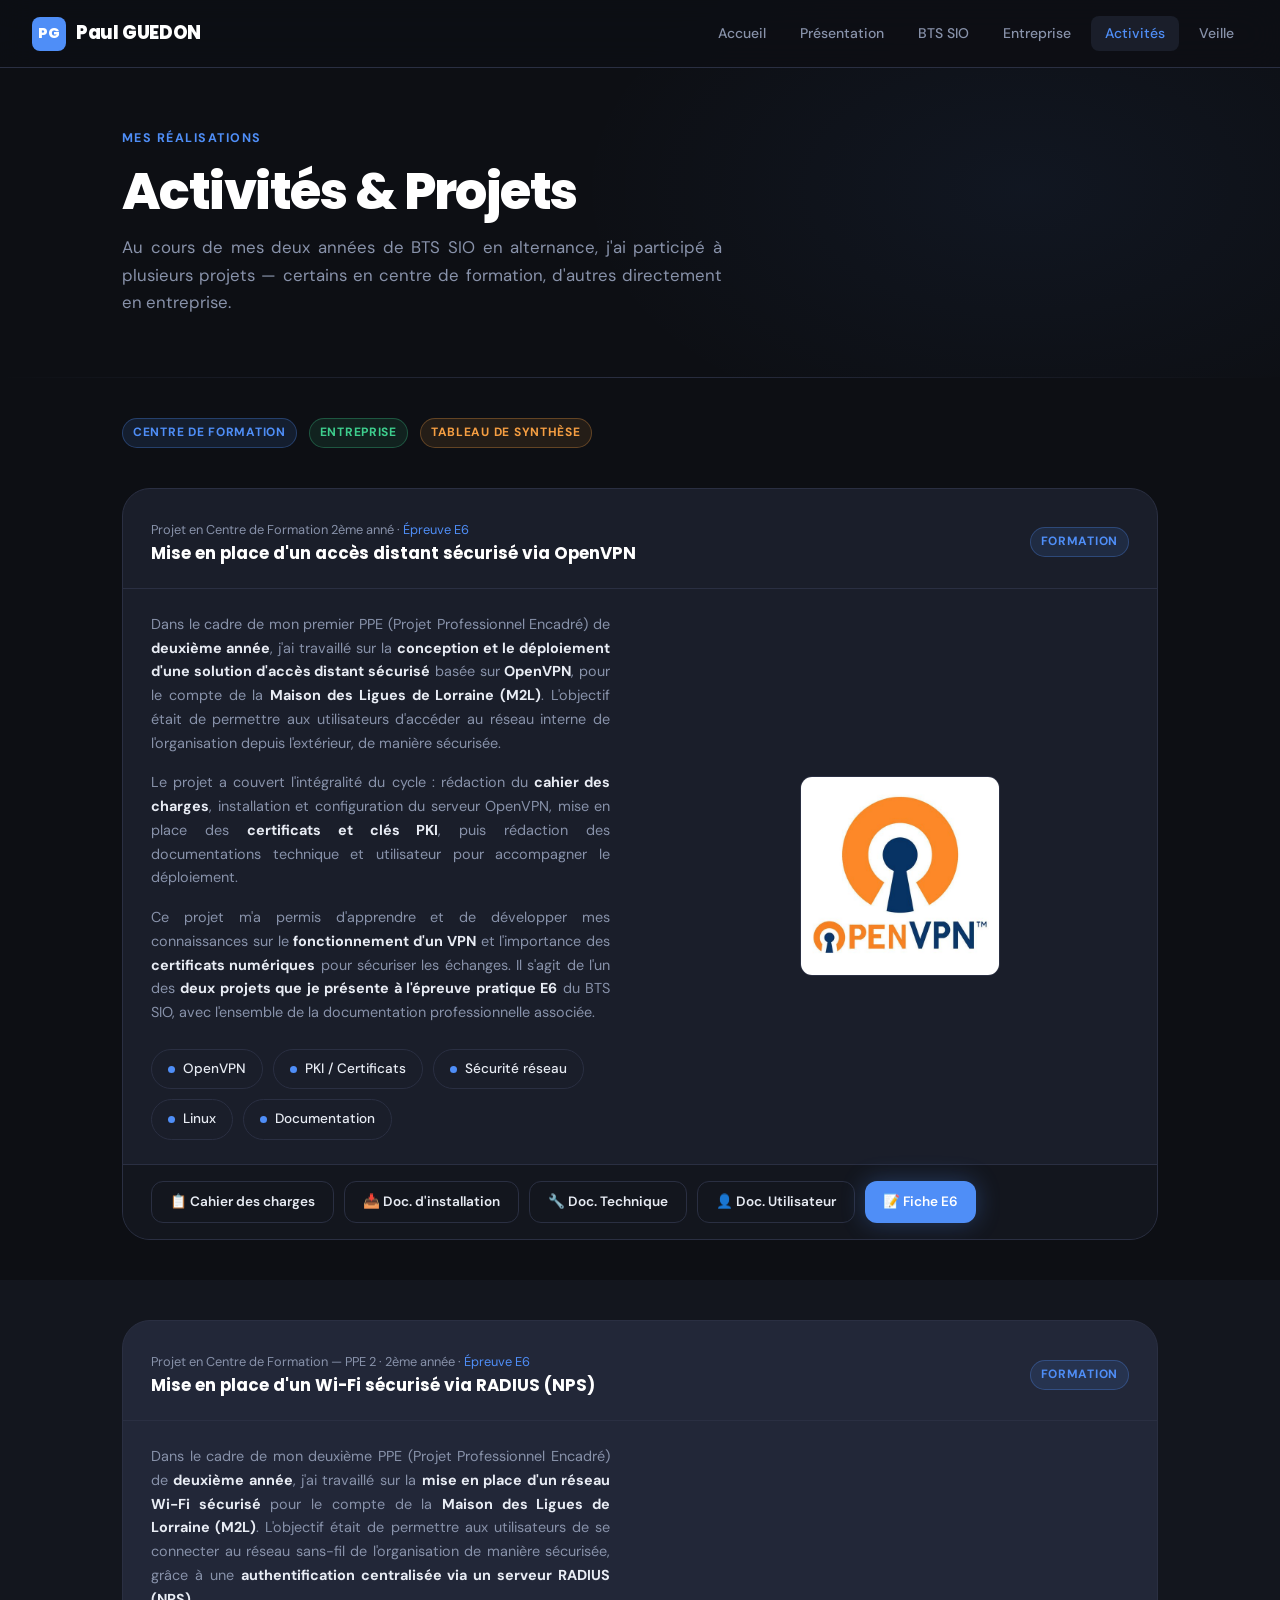
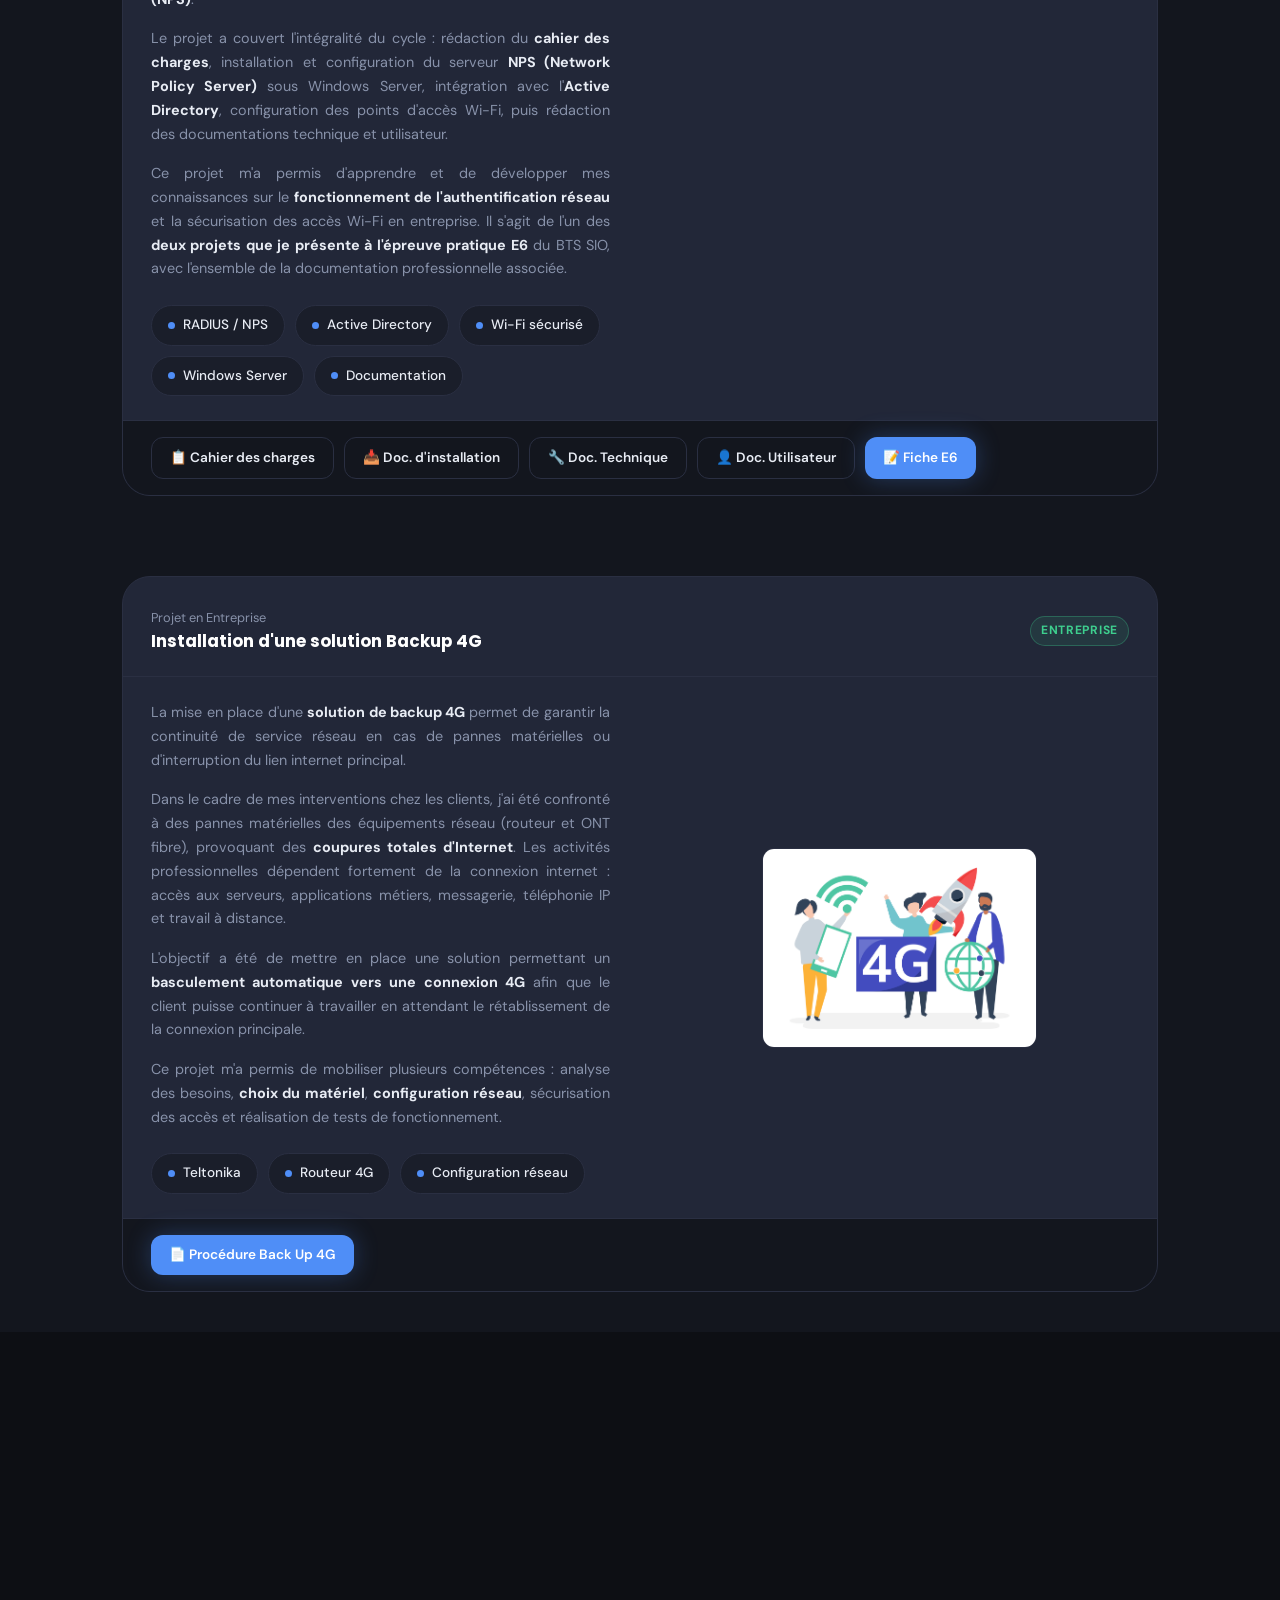
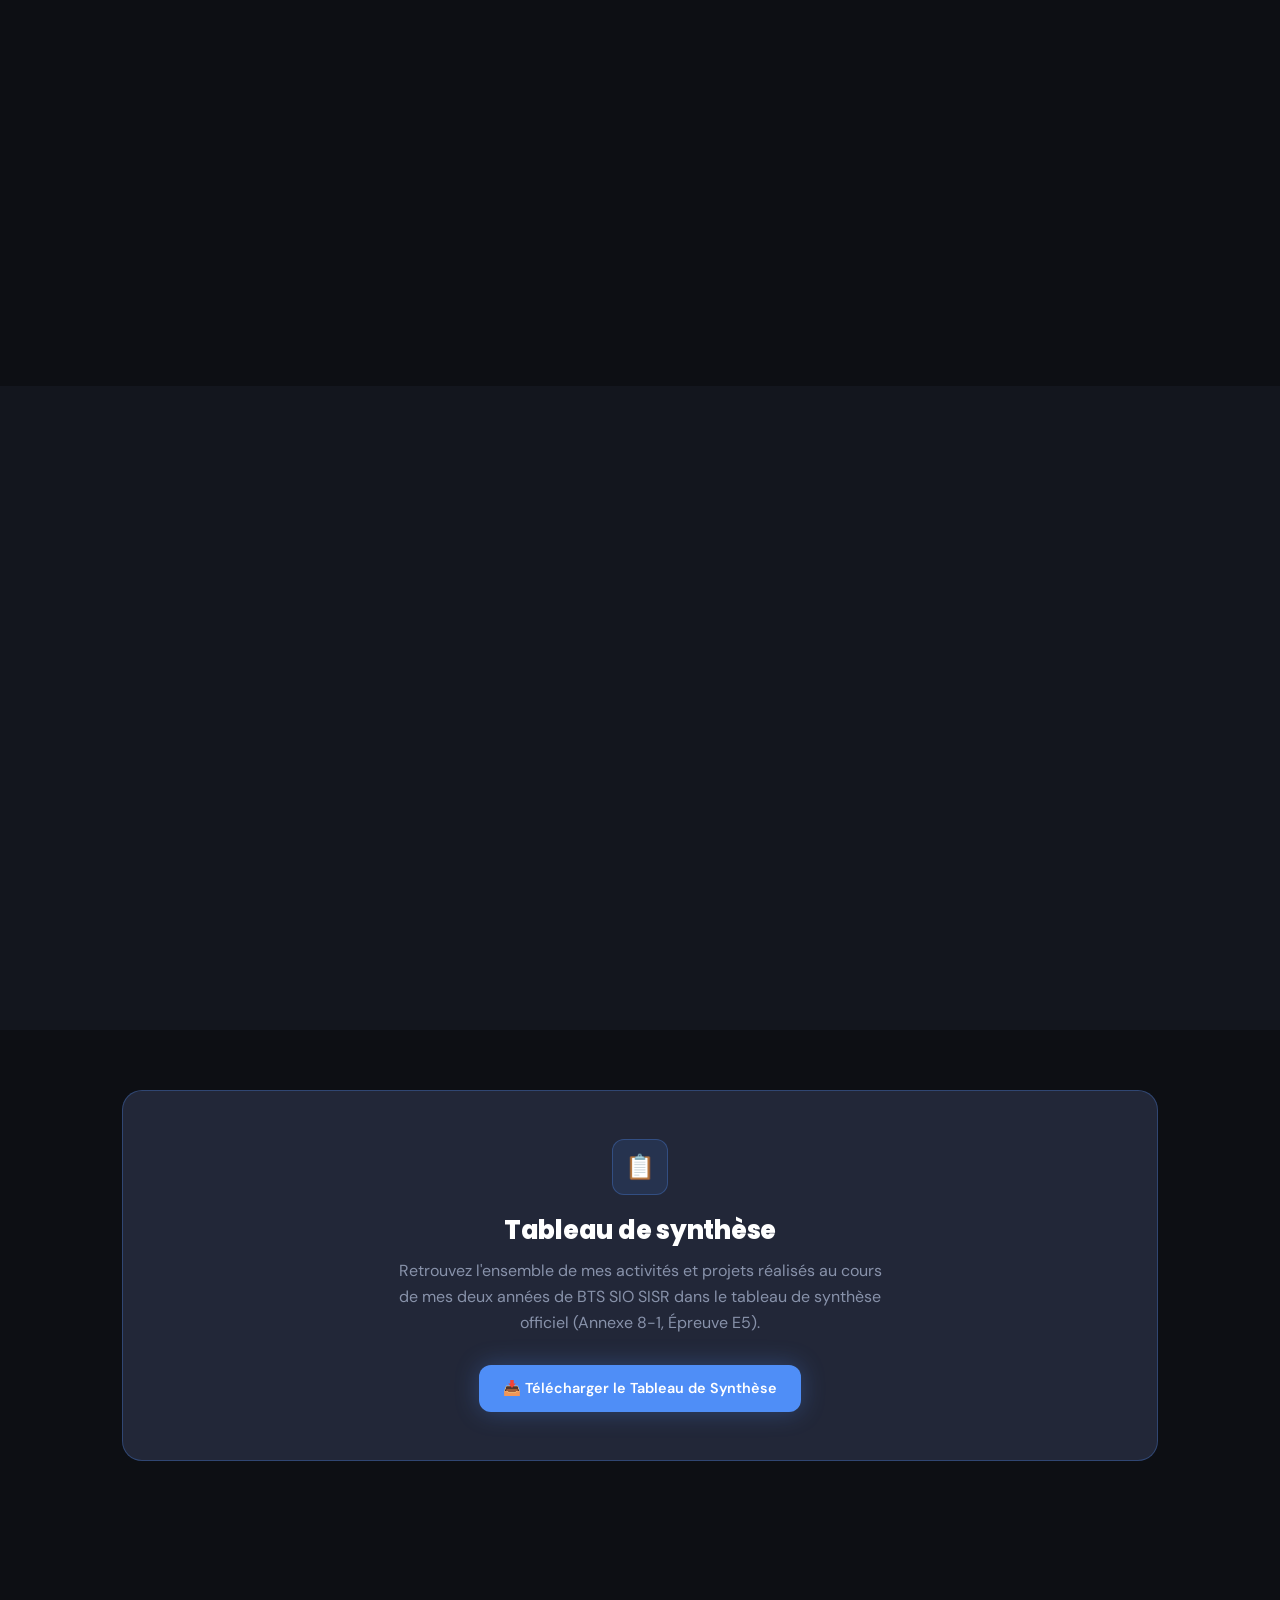
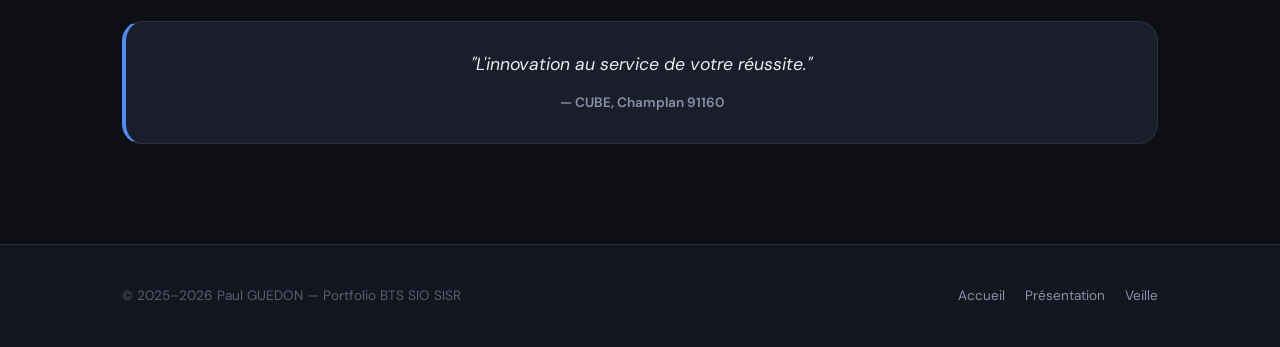
==== commit 4848a6ff: "Update activites.html" ====
--- a/activites.html
+++ b/activites.html
@@ -58,7 +58,7 @@
       <div class="project-card reveal">
         <div class="project-card__head">
           <div>
-            <div class="project-card__sub">Projet en Centre de Formation — PPE 1 · 2ème année · <span
+            <div class="project-card__sub">Projet en Centre de Formation 2ème anné · <span
                 style="color: var(--accent);">Épreuve E6</span></div>
             <div class="project-card__title">Mise en place d'un accès distant sécurisé via OpenVPN</div>
           </div>
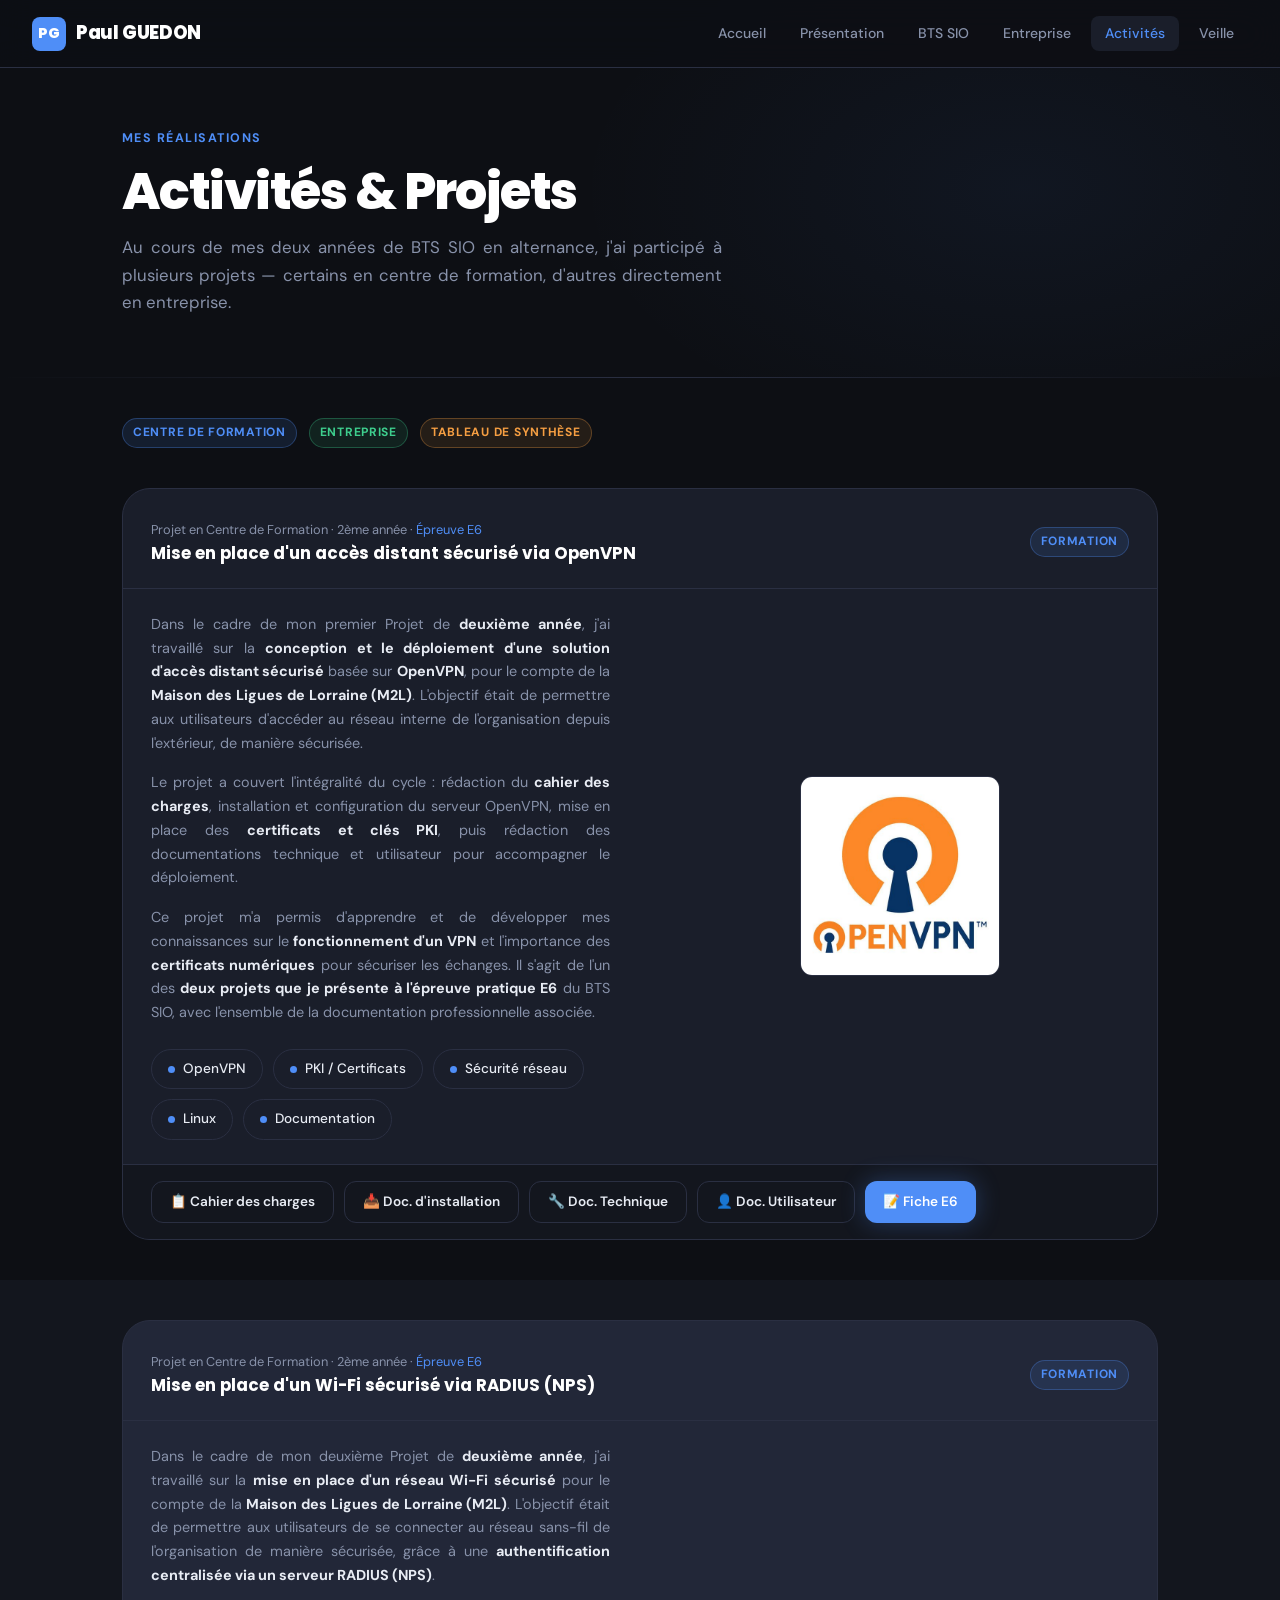
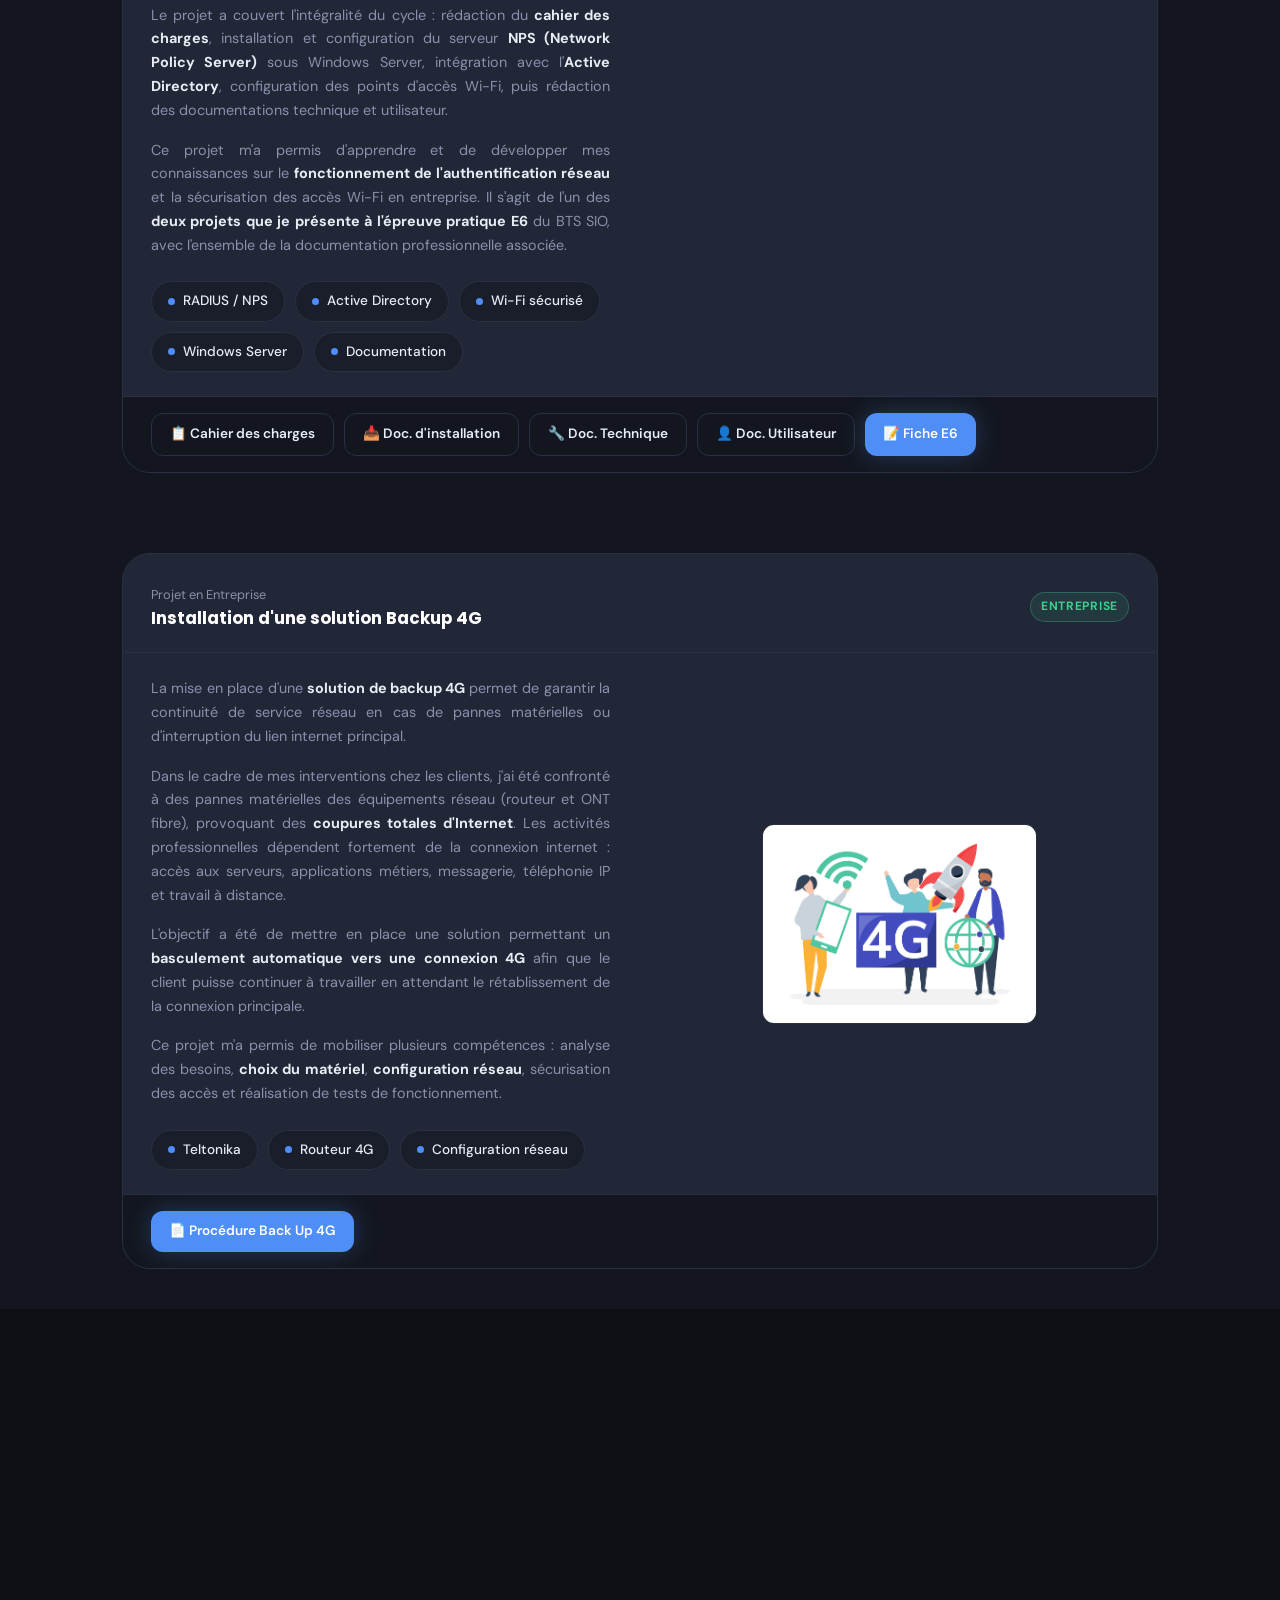
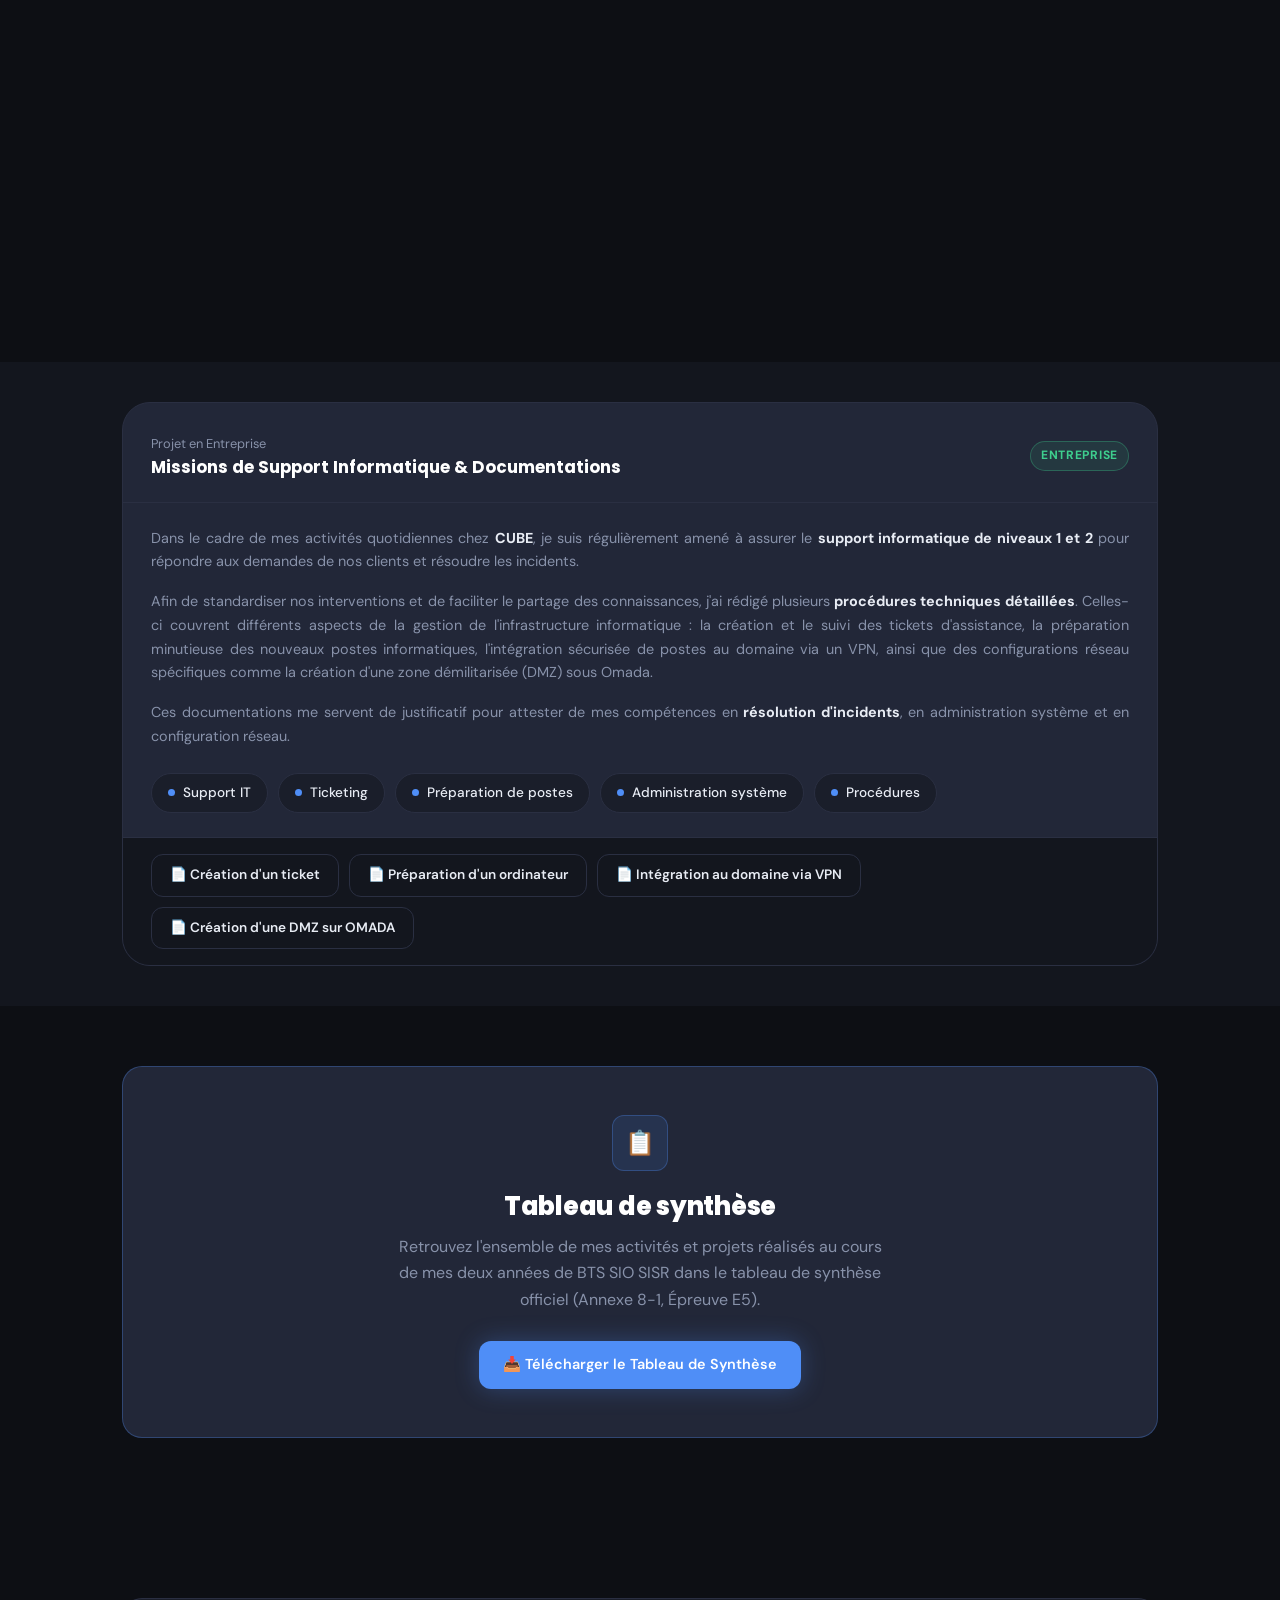
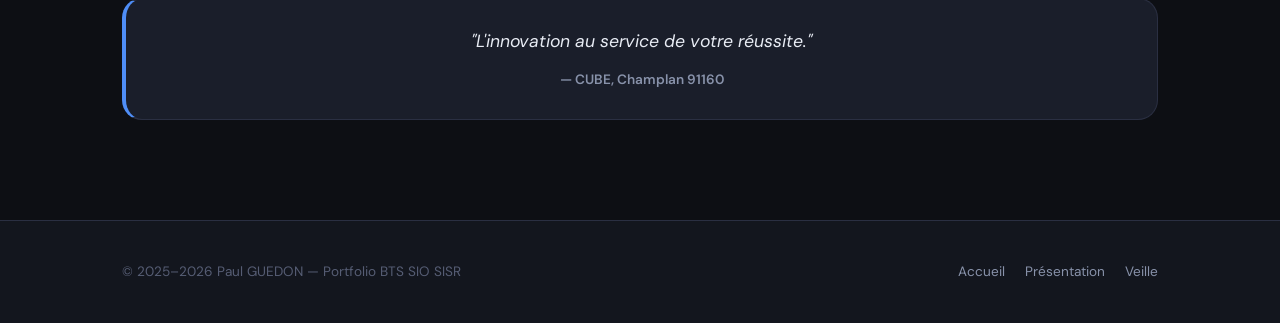
==== commit a656f245: "Add files via upload" ====
--- a/activites.html
+++ b/activites.html
@@ -58,7 +58,7 @@
       <div class="project-card reveal">
         <div class="project-card__head">
           <div>
-            <div class="project-card__sub">Projet en Centre de Formation 2ème anné · <span
+            <div class="project-card__sub">Projet en Centre de Formation · 2ème année · <span
                 style="color: var(--accent);">Épreuve E6</span></div>
             <div class="project-card__title">Mise en place d'un accès distant sécurisé via OpenVPN</div>
           </div>
@@ -68,8 +68,7 @@
           <div class="two-col two-col--center">
             <div>
               <p class="project-card__desc" style="text-align: justify;">
-                Dans le cadre de mon premier PPE (Projet Professionnel Encadré) de <strong
-                  style="color:var(--text);">deuxième année</strong>,
+                Dans le cadre de mon premier Projet de <strong style="color:var(--text);">deuxième année</strong>,
                 j'ai travaillé sur la <strong style="color:var(--text);">conception et le déploiement d'une solution
                   d'accès
                   distant sécurisé</strong>
@@ -104,22 +103,22 @@
               </div>
             </div>
             <div style="display: flex; align-items: center; justify-content: center;">
-              <img src="Documents/Images/openvpn.jpg" alt="Illustration OpenVPN"
+              <img src="../Documents/Images/openvpn.jpg" alt="Illustration OpenVPN"
                 style="max-height: 200px; object-fit: contain; border-radius: var(--radius); border: 1px solid var(--border);"
                 onerror="this.style.display='none';" />
             </div>
           </div>
         </div>
         <div class="project-card__footer" style="flex-wrap: wrap; gap: 10px;">
-          <a href="Documents/Projet/PPE/PPE1/Cahier%20des%20charges%20Projet%20VPN.pdf" target="_blank"
+          <a href="../Documents/Projet/PPE/PPE1/Cahier%20des%20charges%20Projet%20VPN.pdf" target="_blank"
             class="btn btn--outline" style="padding: 9px 18px; font-size: 0.85rem;">📋 Cahier des charges</a>
-          <a href="Documents/Projet/PPE/PPE1/Documentation%20d'installation%20Projet%20VPN.pdf" target="_blank"
+          <a href="../Documents/Projet/PPE/PPE1/Documentation%20d'installation%20Projet%20VPN.pdf" target="_blank"
             class="btn btn--outline" style="padding: 9px 18px; font-size: 0.85rem;">📥 Doc. d'installation</a>
-          <a href="Documents/Projet/PPE/PPE1/Documentation%20Technique%20Projet%20VPN.pdf" target="_blank"
+          <a href="../Documents/Projet/PPE/PPE1/Documentation%20Technique%20Projet%20VPN.pdf" target="_blank"
             class="btn btn--outline" style="padding: 9px 18px; font-size: 0.85rem;">🔧 Doc. Technique</a>
-          <a href="Documents/Projet/PPE/PPE1/Documentation%20Utilisateur%20Projet%20VPN.pdf" target="_blank"
+          <a href="../Documents/Projet/PPE/PPE1/Documentation%20Utilisateur%20Projet%20VPN.pdf" target="_blank"
             class="btn btn--outline" style="padding: 9px 18px; font-size: 0.85rem;">👤 Doc. Utilisateur</a>
-          <a href="Documents/Projet/PPE/PPE1/EPREUVE%20PRATIQUE%20E6%20BTS%20SIO%202026%20Projet%20VPN.pdf"
+          <a href="../Documents/Projet/PPE/PPE1/EPREUVE%20PRATIQUE%20E6%20BTS%20SIO%202026%20Projet%20VPN.pdf"
             target="_blank" class="btn btn--primary" style="padding: 9px 18px; font-size: 0.85rem;">📝 Fiche E6</a>
         </div>
       </div>
@@ -134,7 +133,7 @@
       <div class="project-card reveal" style="background: var(--surface-2);">
         <div class="project-card__head">
           <div>
-            <div class="project-card__sub">Projet en Centre de Formation — PPE 2 · 2ème année · <span
+            <div class="project-card__sub">Projet en Centre de Formation · 2ème année · <span
                 style="color: var(--accent);">Épreuve E6</span></div>
             <div class="project-card__title">Mise en place d'un Wi-Fi sécurisé via RADIUS (NPS)</div>
           </div>
@@ -144,8 +143,7 @@
           <div class="two-col two-col--center">
             <div>
               <p class="project-card__desc" style="text-align: justify;">
-                Dans le cadre de mon deuxième PPE (Projet Professionnel Encadré) de <strong
-                  style="color:var(--text);">deuxième année</strong>,
+                Dans le cadre de mon deuxième Projet de <strong style="color:var(--text);">deuxième année</strong>,
                 j'ai travaillé sur la <strong style="color:var(--text);">mise en place d'un réseau Wi-Fi
                   sécurisé</strong>
                 pour le compte de la <strong style="color:var(--text);">Maison des Ligues de Lorraine (M2L)</strong>.
@@ -181,22 +179,22 @@
               </div>
             </div>
             <div style="display: flex; align-items: center; justify-content: center;">
-              <img src="Documents/Images/WIFI.png?v=2" alt="Illustration Wi-Fi RADIUS"
+              <img src="../Documents/Images/WIFI.png?v=2" alt="Illustration Wi-Fi RADIUS"
                 style="max-height: 200px; object-fit: contain; border-radius: var(--radius); border: 1px solid var(--border);"
                 onerror="this.style.display='none';" />
             </div>
           </div>
         </div>
         <div class="project-card__footer" style="flex-wrap: wrap; gap: 10px;">
-          <a href="Documents/Projet/PPE/PPE2/Cahier%20des%20charges%20Projet%20Wifi.pdf" target="_blank"
+          <a href="../Documents/Projet/PPE/PPE2/Cahier%20des%20charges%20Projet%20Wifi.pdf" target="_blank"
             class="btn btn--outline" style="padding: 9px 18px; font-size: 0.85rem;">📋 Cahier des charges</a>
-          <a href="Documents/Projet/PPE/PPE2/Documentation%20D'installation%20Projet%20Wifi.pdf" target="_blank"
+          <a href="../Documents/Projet/PPE/PPE2/Documentation%20D'installation%20Projet%20Wifi.pdf" target="_blank"
             class="btn btn--outline" style="padding: 9px 18px; font-size: 0.85rem;">📥 Doc. d'installation</a>
-          <a href="Documents/Projet/PPE/PPE2/Documentation%20Technique%20Projet%20Wifi.pdf" target="_blank"
+          <a href="../Documents/Projet/PPE/PPE2/Documentation%20Technique%20Projet%20Wifi.pdf" target="_blank"
             class="btn btn--outline" style="padding: 9px 18px; font-size: 0.85rem;">🔧 Doc. Technique</a>
-          <a href="Documents/Projet/PPE/PPE2/Documentation%20Utilisateur%20Projet%20Wifi.pdf" target="_blank"
+          <a href="../Documents/Projet/PPE/PPE2/Documentation%20Utilisateur%20Projet%20Wifi.pdf" target="_blank"
             class="btn btn--outline" style="padding: 9px 18px; font-size: 0.85rem;">👤 Doc. Utilisateur</a>
-          <a href="Documents/Projet/PPE/PPE2/Documentation%20E6%20BTS%20SIO%202026%20Projet%20Wifi.pdf"
+          <a href="../Documents/Projet/PPE/PPE2/Documentation%20E6%20BTS%20SIO%202026%20Projet%20Wifi.pdf"
             target="_blank" class="btn btn--primary" style="padding: 9px 18px; font-size: 0.85rem;">📝 Fiche E6</a>
         </div>
       </div>
@@ -311,14 +309,14 @@
               </div>
             </div>
             <div style="display: flex; align-items: center; justify-content: center;">
-              <img src="Documents/Images/4G.jpg" alt="Routeur Teltonika 4G"
+              <img src="../Documents/Images/4G.jpg" alt="Routeur Teltonika 4G"
                 style="max-height: 200px; object-fit: contain; border-radius: var(--radius); border: 1px solid var(--border);"
                 onerror="this.style.display='none';" />
             </div>
           </div>
         </div>
         <div class="project-card__footer">
-          <a href="Documents/Projet/Procédure/Procédure Préparation Routeur 4G Teltonika.pdf" target="_blank"
+          <a href="../Documents/Projet/Procédure/Procédure Préparation Routeur 4G Teltonika.pdf" target="_blank"
             class="btn btn--primary" style="padding: 9px 18px; font-size: 0.85rem;">📄 Procédure Back Up
             4G</a>
         </div>
@@ -368,14 +366,14 @@
               </div>
             </div>
             <div style="display: flex; align-items: center; justify-content: center;">
-              <img src="Documents/Images/Migration.png" alt="Illustration Migration OpenVPN"
+              <img src="../Documents/Images/Migration.png" alt="Illustration Migration OpenVPN"
                 style="max-height: 200px; object-fit: contain; border-radius: var(--radius); border: 1px solid var(--border);"
                 onerror="this.style.display='none';" />
             </div>
           </div>
         </div>
         <div class="project-card__footer">
-          <a href="Documents/Projet/Procédure/Procédure Installation OpenVPN GroupeAF.pdf" target="_blank"
+          <a href="../Documents/Projet/Procédure/Procédure Installation OpenVPN GroupeAF.pdf" target="_blank"
             class="btn btn--primary" style="padding: 9px 18px; font-size: 0.85rem;">📄 Procédure de connexion
             OpenVPN</a>
         </div>
@@ -423,14 +421,14 @@
               </div>
             </div>
             <div style="display: flex; align-items: center; justify-content: center;">
-              <img src="Documents/Images/Unyc.jpg" alt="Interface Unyc"
+              <img src="../Documents/Images/Unyc.jpg" alt="Interface Unyc"
                 style="max-height: 200px; object-fit: contain; border-radius: var(--radius); border: 1px solid var(--border);"
                 onerror="this.style.display='none';" />
             </div>
           </div>
         </div>
         <div class="project-card__footer">
-          <a href="Documents/Projet/Procédure/Procédure Equipements Unyc.pdf" target="_blank"
+          <a href="../Documents/Projet/Procédure/Procédure Equipements Unyc.pdf" target="_blank"
             class="btn btn--primary" style="padding: 9px 18px; font-size: 0.85rem;">📄 Procédure ajout
             équipement Unyc</a>
         </div>
@@ -478,14 +476,14 @@
               </div>
             </div>
             <div style="display: flex; align-items: center; justify-content: center;">
-              <img src="Documents/Images/2485_LOGO.jpg" alt="Logo TP-Link"
+              <img src="../Documents/Images/2485_LOGO.jpg" alt="Logo TP-Link"
                 style="max-height: 200px; object-fit: contain; border-radius: var(--radius); border: 1px solid var(--border);"
                 onerror="this.style.display='none';" />
             </div>
           </div>
         </div>
         <div class="project-card__footer">
-          <a href="Documents/Projet/Procédure/Procédure Installation et Configuration Routeur TP_Link.pdf"
+          <a href="../Documents/Projet/Procédure/Procédure Installation et Configuration Routeur TP_Link.pdf"
             target="_blank" class="btn btn--primary" style="padding: 9px 18px; font-size: 0.85rem;">📄 Procédure
             Installation et Configuration</a>
         </div>
@@ -534,14 +532,14 @@
           </div>
         </div>
         <div class="project-card__footer" style="flex-wrap: wrap; gap: 10px;">
-          <a href="Documents/Projet/Procédure/Terminé/Création%20d'un%20ticket.pdf" target="_blank"
+          <a href="../Documents/Projet/Procédure/Terminé/Création%20d'un%20ticket.pdf" target="_blank"
             class="btn btn--outline" style="padding: 9px 18px; font-size: 0.85rem;">📄 Création d'un ticket</a>
-          <a href="Documents/Projet/Procédure/Terminé/Préparation%20d'un%20ordinateur.pdf" target="_blank"
+          <a href="../Documents/Projet/Procédure/Terminé/Préparation%20d'un%20ordinateur.pdf" target="_blank"
             class="btn btn--outline" style="padding: 9px 18px; font-size: 0.85rem;">📄 Préparation d'un ordinateur</a>
-          <a href="Documents/Projet/Procédure/Terminé/Intégration%20au%20domaine%20via%20VPN%20.pdf" target="_blank"
+          <a href="../Documents/Projet/Procédure/Terminé/Intégration%20au%20domaine%20via%20VPN%20.pdf" target="_blank"
             class="btn btn--outline" style="padding: 9px 18px; font-size: 0.85rem;">📄 Intégration au domaine via
             VPN</a>
-          <a href="Documents/Projet/Procédure/Terminé/Création%20d'une%20DMZ%20sur%20OMADA.pdf" target="_blank"
+          <a href="../Documents/Projet/Procédure/Terminé/Création%20d'une%20DMZ%20sur%20OMADA.pdf" target="_blank"
             class="btn btn--outline" style="padding: 9px 18px; font-size: 0.85rem;">📄 Création d'une DMZ sur OMADA</a>
         </div>
       </div>
@@ -560,7 +558,7 @@
           Retrouvez l'ensemble de mes activités et projets réalisés au cours de mes deux années de BTS SIO SISR dans le
           tableau de synthèse officiel (Annexe 8-1, Épreuve E5).
         </p>
-        <a href="Documents/Projet/TABLEAU DE SYNTHESE - EPREUVE E5.pdf" target="_blank" class="btn btn--primary">
+        <a href="../Documents/Projet/TABLEAU DE SYNTHESE - EPREUVE E5.pdf" target="_blank" class="btn btn--primary">
           📥 Télécharger le Tableau de Synthèse
         </a>
       </div>
@@ -593,4 +591,4 @@
   <script src="js/main.js"></script>
 </body>
 
-</html>
+</html>
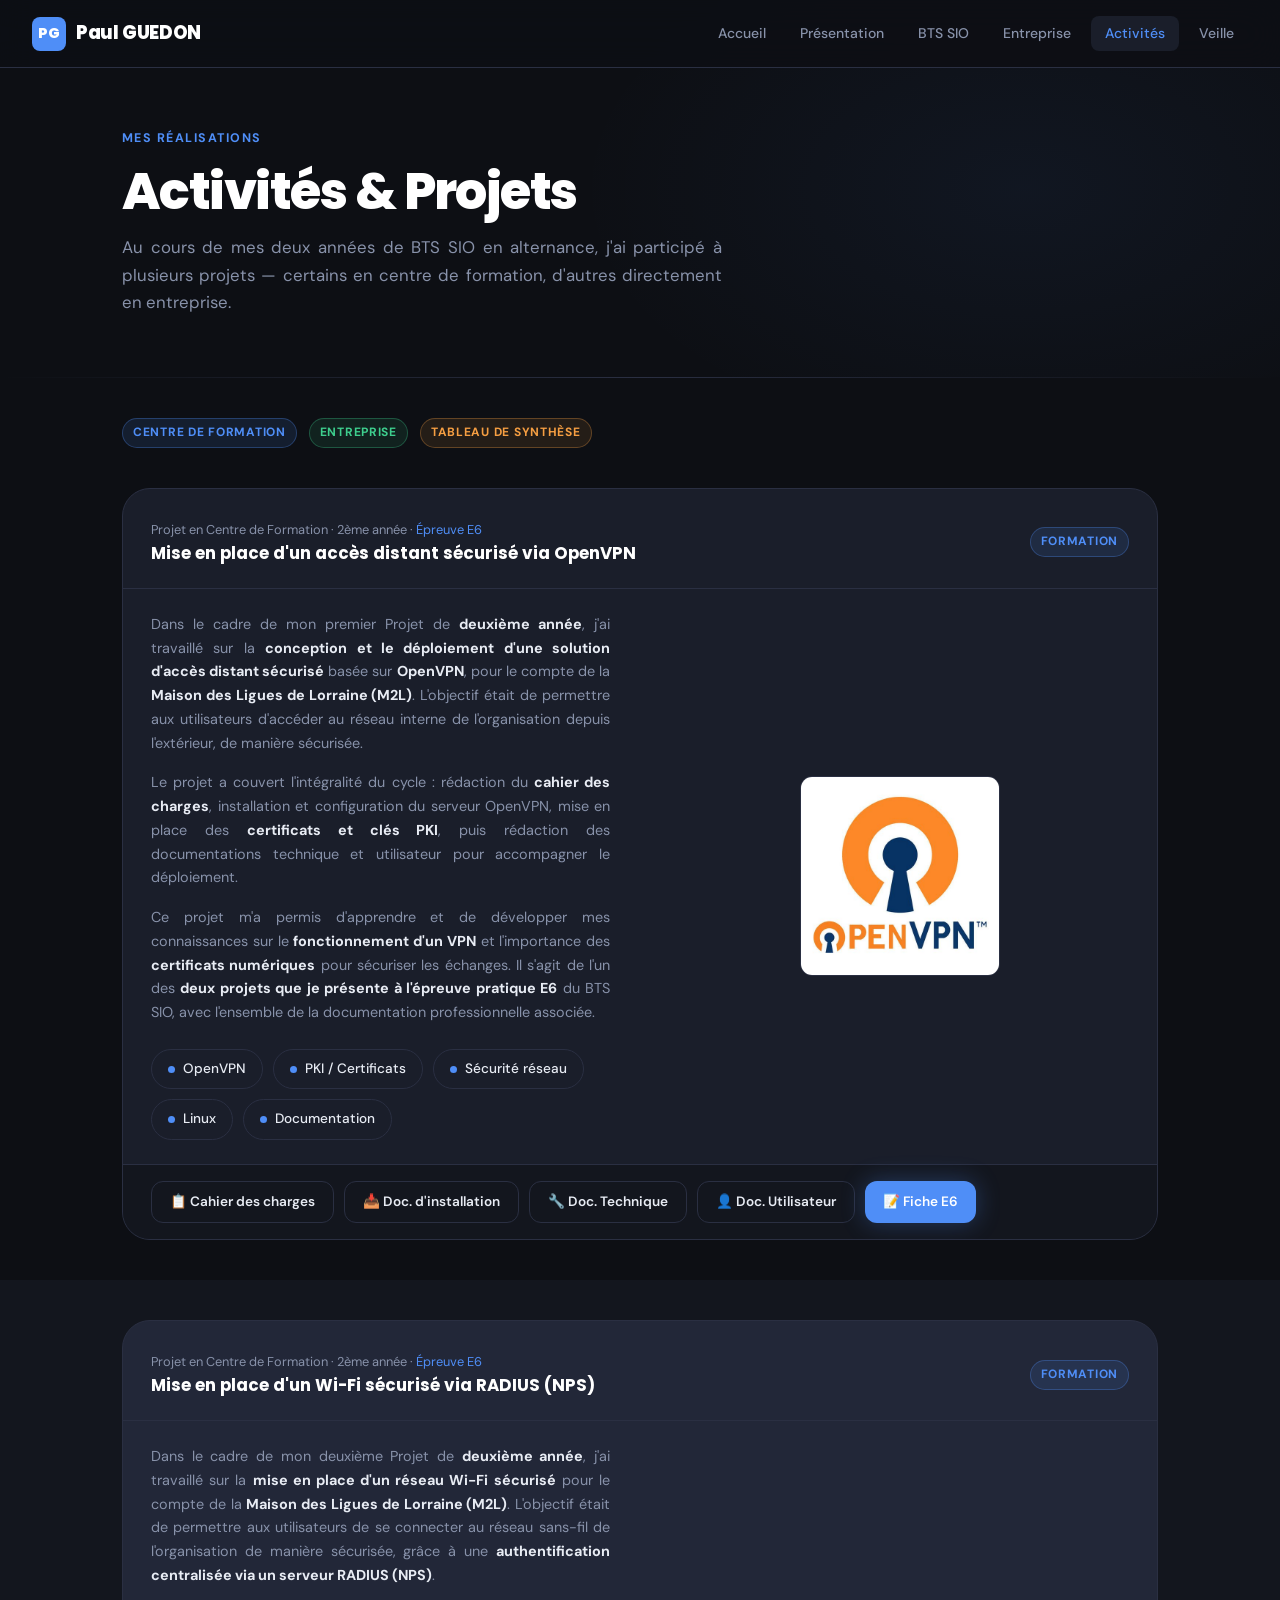
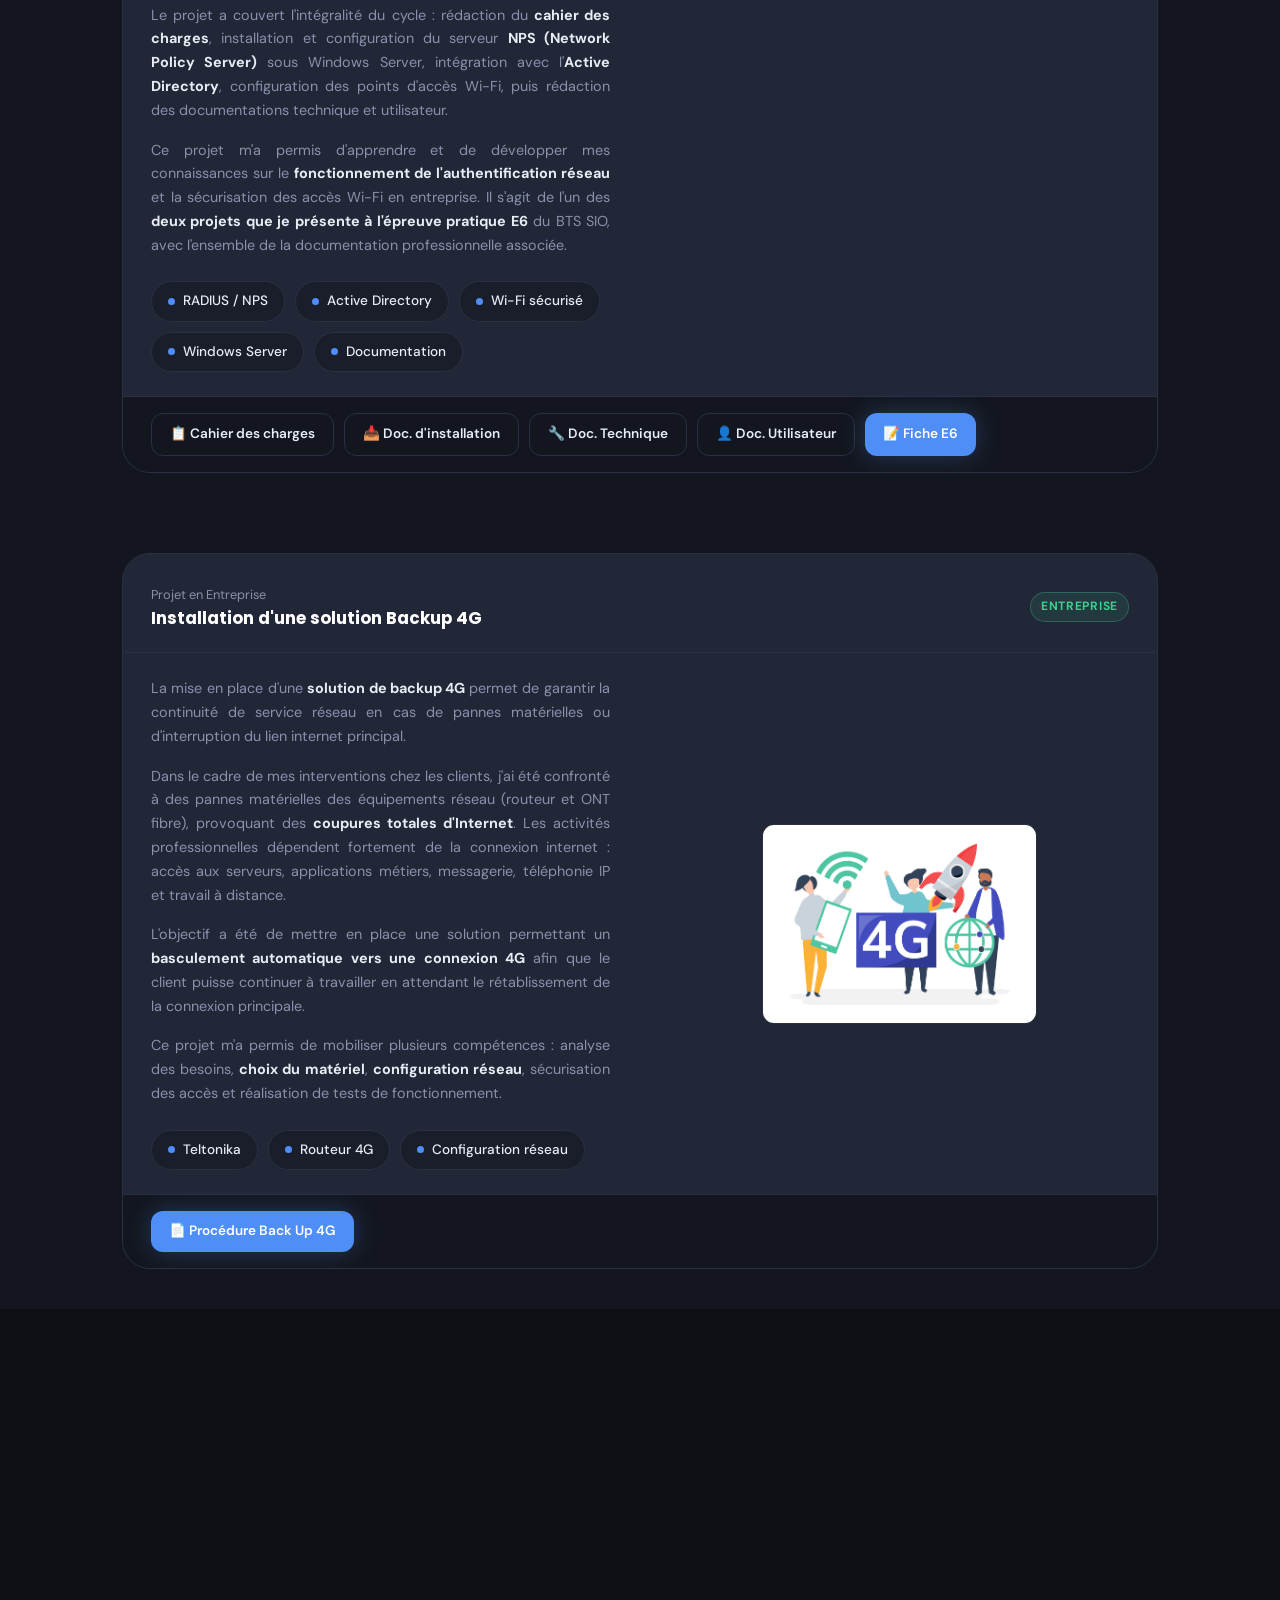
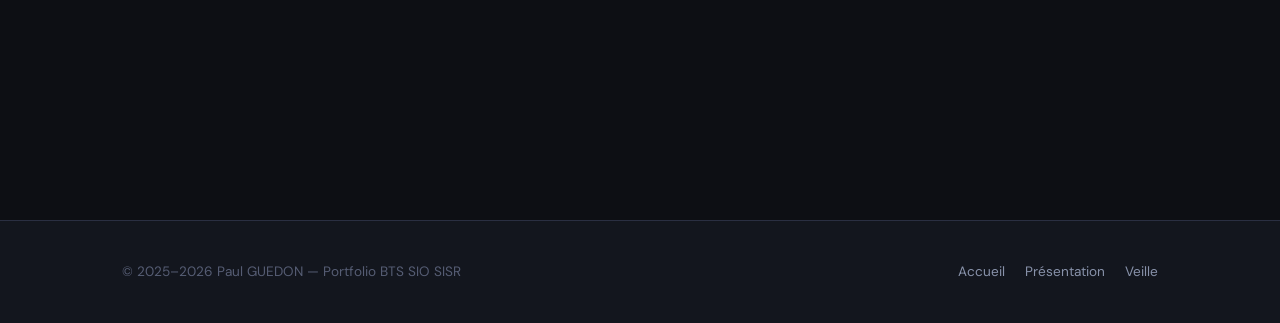
==== commit dd076dc4: "Update activites.html" ====
--- a/activites.html
+++ b/activites.html
@@ -103,22 +103,22 @@
               </div>
             </div>
             <div style="display: flex; align-items: center; justify-content: center;">
-              <img src="../Documents/Images/openvpn.jpg" alt="Illustration OpenVPN"
+              <img src="Documents/Images/openvpn.jpg" alt="Illustration OpenVPN"
                 style="max-height: 200px; object-fit: contain; border-radius: var(--radius); border: 1px solid var(--border);"
                 onerror="this.style.display='none';" />
             </div>
           </div>
         </div>
         <div class="project-card__footer" style="flex-wrap: wrap; gap: 10px;">
-          <a href="../Documents/Projet/PPE/PPE1/Cahier%20des%20charges%20Projet%20VPN.pdf" target="_blank"
+          <a href="Documents/Projet/PPE/PPE1/Cahier%20des%20charges%20Projet%20VPN.pdf" target="_blank"
             class="btn btn--outline" style="padding: 9px 18px; font-size: 0.85rem;">📋 Cahier des charges</a>
-          <a href="../Documents/Projet/PPE/PPE1/Documentation%20d'installation%20Projet%20VPN.pdf" target="_blank"
+          <a href="Documents/Projet/PPE/PPE1/Documentation%20d'installation%20Projet%20VPN.pdf" target="_blank"
             class="btn btn--outline" style="padding: 9px 18px; font-size: 0.85rem;">📥 Doc. d'installation</a>
-          <a href="../Documents/Projet/PPE/PPE1/Documentation%20Technique%20Projet%20VPN.pdf" target="_blank"
+          <a href="Documents/Projet/PPE/PPE1/Documentation%20Technique%20Projet%20VPN.pdf" target="_blank"
             class="btn btn--outline" style="padding: 9px 18px; font-size: 0.85rem;">🔧 Doc. Technique</a>
-          <a href="../Documents/Projet/PPE/PPE1/Documentation%20Utilisateur%20Projet%20VPN.pdf" target="_blank"
+          <a href="Documents/Projet/PPE/PPE1/Documentation%20Utilisateur%20Projet%20VPN.pdf" target="_blank"
             class="btn btn--outline" style="padding: 9px 18px; font-size: 0.85rem;">👤 Doc. Utilisateur</a>
-          <a href="../Documents/Projet/PPE/PPE1/EPREUVE%20PRATIQUE%20E6%20BTS%20SIO%202026%20Projet%20VPN.pdf"
+          <a href="Documents/Projet/PPE/PPE1/EPREUVE%20PRATIQUE%20E6%20BTS%20SIO%202026%20Projet%20VPN.pdf"
             target="_blank" class="btn btn--primary" style="padding: 9px 18px; font-size: 0.85rem;">📝 Fiche E6</a>
         </div>
       </div>
@@ -179,22 +179,22 @@
               </div>
             </div>
             <div style="display: flex; align-items: center; justify-content: center;">
-              <img src="../Documents/Images/WIFI.png?v=2" alt="Illustration Wi-Fi RADIUS"
+              <img src="Documents/Images/WIFI.png?v=2" alt="Illustration Wi-Fi RADIUS"
                 style="max-height: 200px; object-fit: contain; border-radius: var(--radius); border: 1px solid var(--border);"
                 onerror="this.style.display='none';" />
             </div>
           </div>
         </div>
         <div class="project-card__footer" style="flex-wrap: wrap; gap: 10px;">
-          <a href="../Documents/Projet/PPE/PPE2/Cahier%20des%20charges%20Projet%20Wifi.pdf" target="_blank"
+          <a href="Documents/Projet/PPE/PPE2/Cahier%20des%20charges%20Projet%20Wifi.pdf" target="_blank"
             class="btn btn--outline" style="padding: 9px 18px; font-size: 0.85rem;">📋 Cahier des charges</a>
-          <a href="../Documents/Projet/PPE/PPE2/Documentation%20D'installation%20Projet%20Wifi.pdf" target="_blank"
+          <a href="Documents/Projet/PPE/PPE2/Documentation%20D'installation%20Projet%20Wifi.pdf" target="_blank"
             class="btn btn--outline" style="padding: 9px 18px; font-size: 0.85rem;">📥 Doc. d'installation</a>
-          <a href="../Documents/Projet/PPE/PPE2/Documentation%20Technique%20Projet%20Wifi.pdf" target="_blank"
+          <a href="Documents/Projet/PPE/PPE2/Documentation%20Technique%20Projet%20Wifi.pdf" target="_blank"
             class="btn btn--outline" style="padding: 9px 18px; font-size: 0.85rem;">🔧 Doc. Technique</a>
-          <a href="../Documents/Projet/PPE/PPE2/Documentation%20Utilisateur%20Projet%20Wifi.pdf" target="_blank"
+          <a href="Documents/Projet/PPE/PPE2/Documentation%20Utilisateur%20Projet%20Wifi.pdf" target="_blank"
             class="btn btn--outline" style="padding: 9px 18px; font-size: 0.85rem;">👤 Doc. Utilisateur</a>
-          <a href="../Documents/Projet/PPE/PPE2/Documentation%20E6%20BTS%20SIO%202026%20Projet%20Wifi.pdf"
+          <a href="Documents/Projet/PPE/PPE2/Documentation%20E6%20BTS%20SIO%202026%20Projet%20Wifi.pdf"
             target="_blank" class="btn btn--primary" style="padding: 9px 18px; font-size: 0.85rem;">📝 Fiche E6</a>
         </div>
       </div>
@@ -309,14 +309,14 @@
               </div>
             </div>
             <div style="display: flex; align-items: center; justify-content: center;">
-              <img src="../Documents/Images/4G.jpg" alt="Routeur Teltonika 4G"
+              <img src="Documents/Images/4G.jpg" alt="Routeur Teltonika 4G"
                 style="max-height: 200px; object-fit: contain; border-radius: var(--radius); border: 1px solid var(--border);"
                 onerror="this.style.display='none';" />
             </div>
           </div>
         </div>
         <div class="project-card__footer">
-          <a href="../Documents/Projet/Procédure/Procédure Préparation Routeur 4G Teltonika.pdf" target="_blank"
+          <a href="Documents/Projet/Procédure/Procédure Préparation Routeur 4G Teltonika.pdf" target="_blank"
             class="btn btn--primary" style="padding: 9px 18px; font-size: 0.85rem;">📄 Procédure Back Up
             4G</a>
         </div>
@@ -366,14 +366,14 @@
               </div>
             </div>
             <div style="display: flex; align-items: center; justify-content: center;">
-              <img src="../Documents/Images/Migration.png" alt="Illustration Migration OpenVPN"
+              <img src="Documents/Images/Migration.png" alt="Illustration Migration OpenVPN"
                 style="max-height: 200px; object-fit: contain; border-radius: var(--radius); border: 1px solid var(--border);"
                 onerror="this.style.display='none';" />
             </div>
           </div>
         </div>
         <div class="project-card__footer">
-          <a href="../Documents/Projet/Procédure/Procédure Installation OpenVPN GroupeAF.pdf" target="_blank"
+          <a href="Documents/Projet/Procédure/Procédure Installation OpenVPN GroupeAF.pdf" target="_blank"
             class="btn btn--primary" style="padding: 9px 18px; font-size: 0.85rem;">📄 Procédure de connexion
             OpenVPN</a>
         </div>
@@ -421,14 +421,14 @@
               </div>
             </div>
             <div style="display: flex; align-items: center; justify-content: center;">
-              <img src="../Documents/Images/Unyc.jpg" alt="Interface Unyc"
+              <img src="Documents/Images/Unyc.jpg" alt="Interface Unyc"
                 style="max-height: 200px; object-fit: contain; border-radius: var(--radius); border: 1px solid var(--border);"
                 onerror="this.style.display='none';" />
             </div>
           </div>
         </div>
         <div class="project-card__footer">
-          <a href="../Documents/Projet/Procédure/Procédure Equipements Unyc.pdf" target="_blank"
+          <a href="Documents/Projet/Procédure/Procédure Equipements Unyc.pdf" target="_blank"
             class="btn btn--primary" style="padding: 9px 18px; font-size: 0.85rem;">📄 Procédure ajout
             équipement Unyc</a>
         </div>
@@ -476,14 +476,14 @@
               </div>
             </div>
             <div style="display: flex; align-items: center; justify-content: center;">
-              <img src="../Documents/Images/2485_LOGO.jpg" alt="Logo TP-Link"
+              <img src="Documents/Images/2485_LOGO.jpg" alt="Logo TP-Link"
                 style="max-height: 200px; object-fit: contain; border-radius: var(--radius); border: 1px solid var(--border);"
                 onerror="this.style.display='none';" />
             </div>
           </div>
         </div>
         <div class="project-card__footer">
-          <a href="../Documents/Projet/Procédure/Procédure Installation et Configuration Routeur TP_Link.pdf"
+          <a href="Documents/Projet/Procédure/Procédure Installation et Configuration Routeur TP_Link.pdf"
             target="_blank" class="btn btn--primary" style="padding: 9px 18px; font-size: 0.85rem;">📄 Procédure
             Installation et Configuration</a>
         </div>
@@ -532,14 +532,14 @@
           </div>
         </div>
         <div class="project-card__footer" style="flex-wrap: wrap; gap: 10px;">
-          <a href="../Documents/Projet/Procédure/Terminé/Création%20d'un%20ticket.pdf" target="_blank"
+          <a href="Documents/Projet/Procédure/Terminé/Création%20d'un%20ticket.pdf" target="_blank"
             class="btn btn--outline" style="padding: 9px 18px; font-size: 0.85rem;">📄 Création d'un ticket</a>
-          <a href="../Documents/Projet/Procédure/Terminé/Préparation%20d'un%20ordinateur.pdf" target="_blank"
+          <a href="Documents/Projet/Procédure/Terminé/Préparation%20d'un%20ordinateur.pdf" target="_blank"
             class="btn btn--outline" style="padding: 9px 18px; font-size: 0.85rem;">📄 Préparation d'un ordinateur</a>
-          <a href="../Documents/Projet/Procédure/Terminé/Intégration%20au%20domaine%20via%20VPN%20.pdf" target="_blank"
+          <a href="Documents/Projet/Procédure/Terminé/Intégration%20au%20domaine%20via%20VPN%20.pdf" target="_blank"
             class="btn btn--outline" style="padding: 9px 18px; font-size: 0.85rem;">📄 Intégration au domaine via
             VPN</a>
-          <a href="../Documents/Projet/Procédure/Terminé/Création%20d'une%20DMZ%20sur%20OMADA.pdf" target="_blank"
+          <a href="Documents/Projet/Procédure/Terminé/Création%20d'une%20DMZ%20sur%20OMADA.pdf" target="_blank"
             class="btn btn--outline" style="padding: 9px 18px; font-size: 0.85rem;">📄 Création d'une DMZ sur OMADA</a>
         </div>
       </div>
@@ -558,7 +558,7 @@
           Retrouvez l'ensemble de mes activités et projets réalisés au cours de mes deux années de BTS SIO SISR dans le
           tableau de synthèse officiel (Annexe 8-1, Épreuve E5).
         </p>
-        <a href="../Documents/Projet/TABLEAU DE SYNTHESE - EPREUVE E5.pdf" target="_blank" class="btn btn--primary">
+        <a href="Documents/Projet/TABLEAU DE SYNTHESE - EPREUVE E5.pdf" target="_blank" class="btn btn--primary">
           📥 Télécharger le Tableau de Synthèse
         </a>
       </div>
@@ -591,4 +591,4 @@
   <script src="js/main.js"></script>
 </body>
 
-</html>+</html>
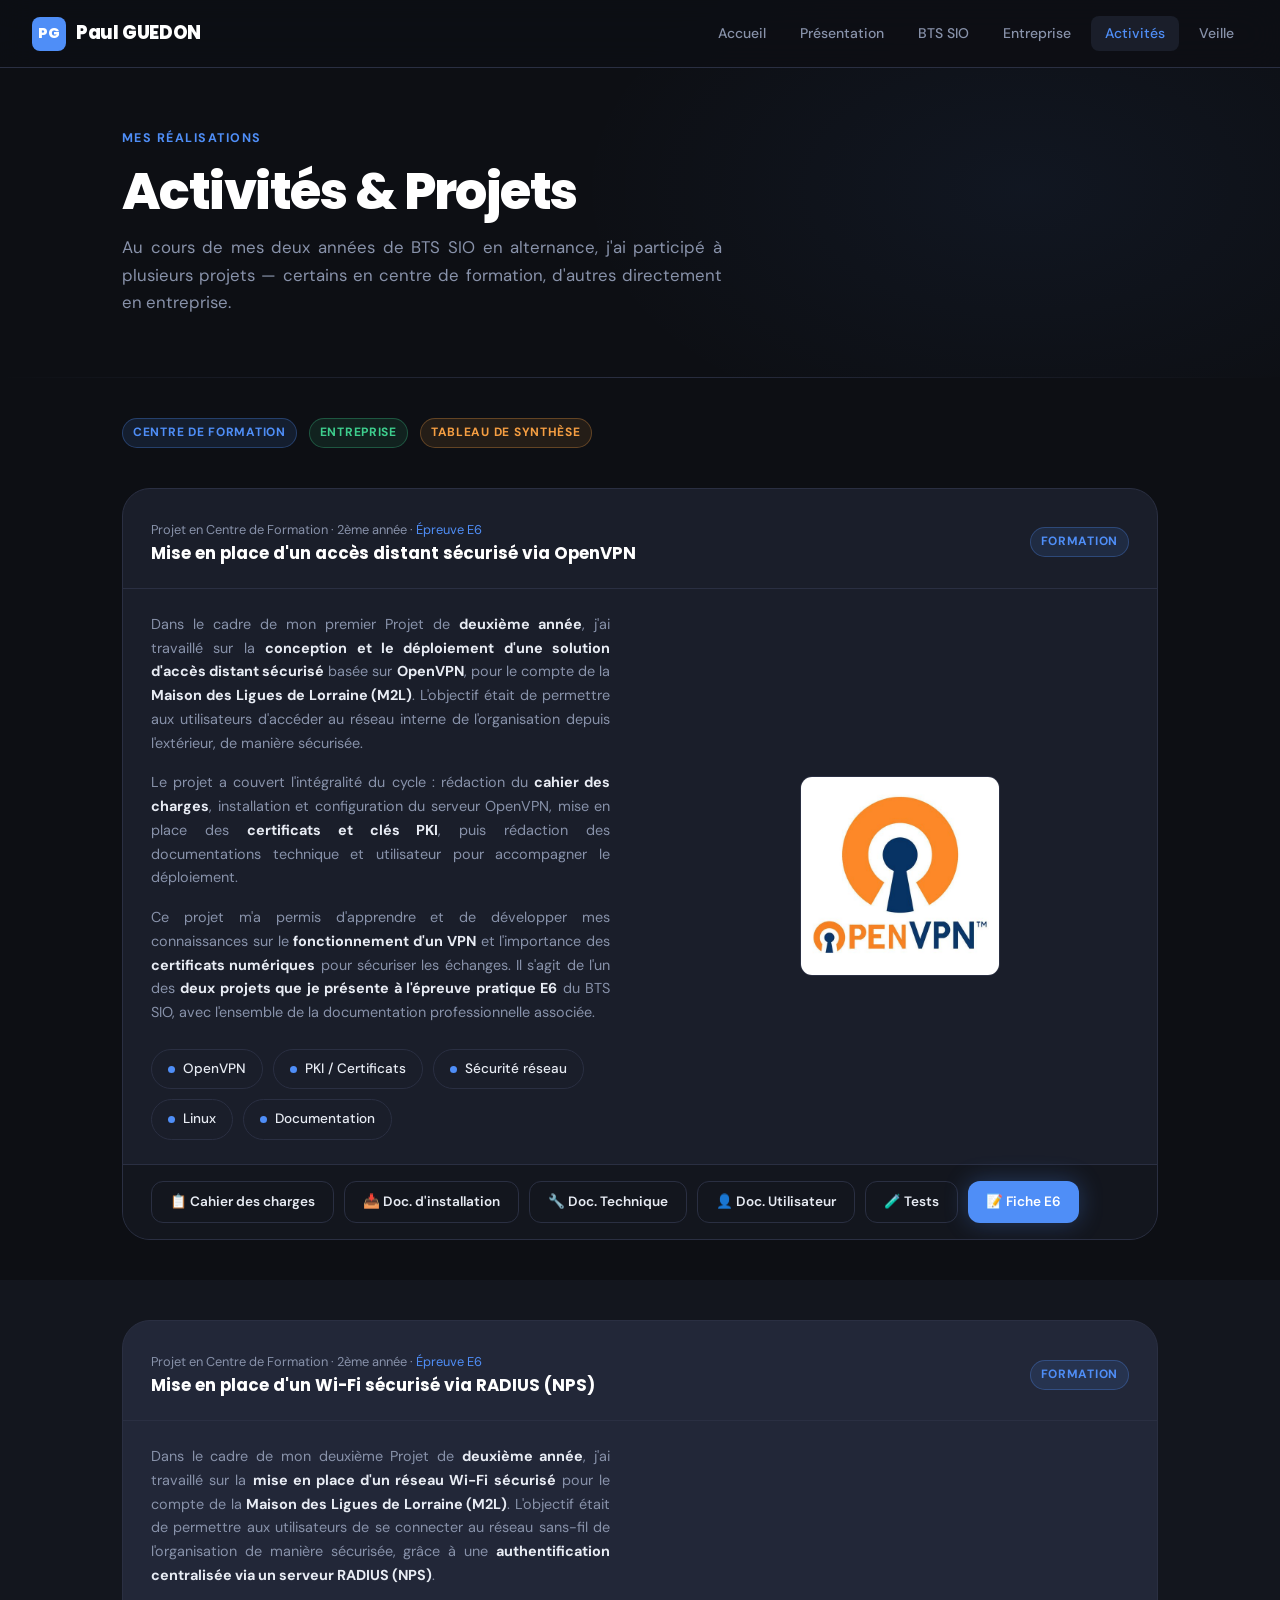
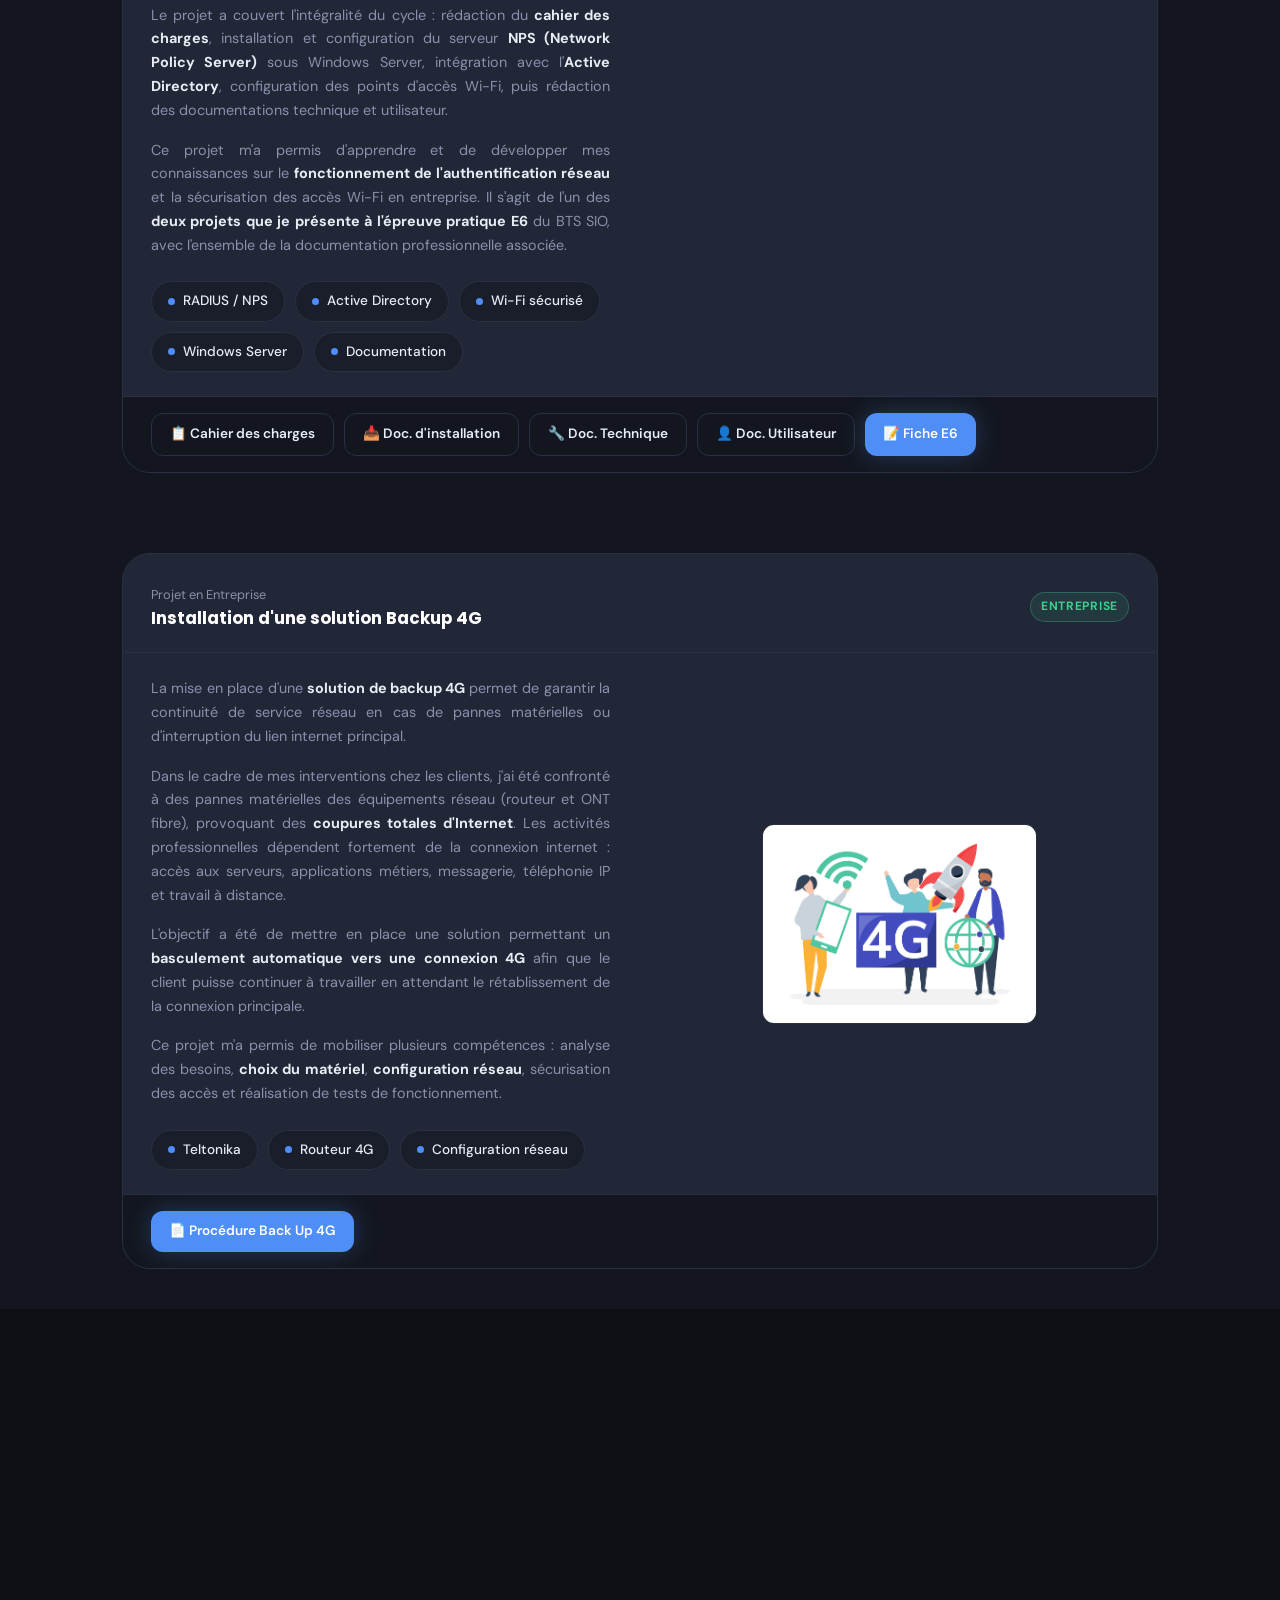
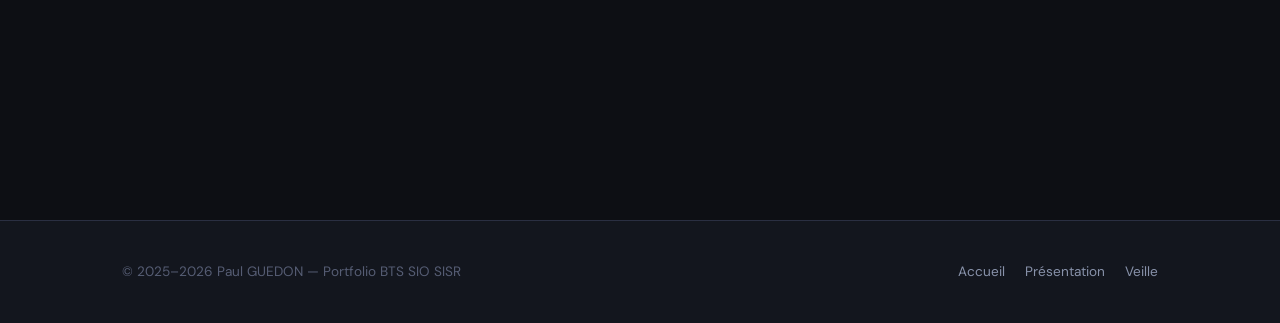
==== commit 36e000dd: "Add files via upload" ====
--- a/activites.html
+++ b/activites.html
@@ -68,7 +68,7 @@
           <div class="two-col two-col--center">
             <div>
               <p class="project-card__desc" style="text-align: justify;">
-                Dans le cadre de mon premier Projet de <strong style="color:var(--text);">deuxième année</strong>,
+                Dans le cadre de mon premier Projet de <strong style="color:var(--text);"> deuxième année</strong>,
                 j'ai travaillé sur la <strong style="color:var(--text);">conception et le déploiement d'une solution
                   d'accès
                   distant sécurisé</strong>
@@ -103,22 +103,24 @@
               </div>
             </div>
             <div style="display: flex; align-items: center; justify-content: center;">
-              <img src="Documents/Images/openvpn.jpg" alt="Illustration OpenVPN"
+              <img src="../Documents/Images/openvpn.jpg" alt="Illustration OpenVPN"
                 style="max-height: 200px; object-fit: contain; border-radius: var(--radius); border: 1px solid var(--border);"
                 onerror="this.style.display='none';" />
             </div>
           </div>
         </div>
         <div class="project-card__footer" style="flex-wrap: wrap; gap: 10px;">
-          <a href="Documents/Projet/PPE/PPE1/Cahier%20des%20charges%20Projet%20VPN.pdf" target="_blank"
+          <a href="../Documents/Projet/PPE/PPE1/Cahier%20des%20charges%20Projet%20VPN.pdf" target="_blank"
             class="btn btn--outline" style="padding: 9px 18px; font-size: 0.85rem;">📋 Cahier des charges</a>
-          <a href="Documents/Projet/PPE/PPE1/Documentation%20d'installation%20Projet%20VPN.pdf" target="_blank"
+          <a href="../Documents/Projet/PPE/PPE1/Documentation%20d'installation%20Projet%20VPN.pdf" target="_blank"
             class="btn btn--outline" style="padding: 9px 18px; font-size: 0.85rem;">📥 Doc. d'installation</a>
-          <a href="Documents/Projet/PPE/PPE1/Documentation%20Technique%20Projet%20VPN.pdf" target="_blank"
+          <a href="../Documents/Projet/PPE/PPE1/Documentation%20Technique%20Projet%20VPN.pdf" target="_blank"
             class="btn btn--outline" style="padding: 9px 18px; font-size: 0.85rem;">🔧 Doc. Technique</a>
-          <a href="Documents/Projet/PPE/PPE1/Documentation%20Utilisateur%20Projet%20VPN.pdf" target="_blank"
+          <a href="../Documents/Projet/PPE/PPE1/Documentation%20Utilisateur%20Projet%20VPN.pdf" target="_blank"
             class="btn btn--outline" style="padding: 9px 18px; font-size: 0.85rem;">👤 Doc. Utilisateur</a>
-          <a href="Documents/Projet/PPE/PPE1/EPREUVE%20PRATIQUE%20E6%20BTS%20SIO%202026%20Projet%20VPN.pdf"
+          <a href="../Documents/Projet/PPE/PPE1/Tests%20VPN%20avec%20les%20clients.pdf" target="_blank"
+            class="btn btn--outline" style="padding: 9px 18px; font-size: 0.85rem;">🧪 Tests</a>
+          <a href="../Documents/Projet/PPE/PPE1/EPREUVE%20PRATIQUE%20E6%20BTS%20SIO%202026%20Projet%20VPN.pdf"
             target="_blank" class="btn btn--primary" style="padding: 9px 18px; font-size: 0.85rem;">📝 Fiche E6</a>
         </div>
       </div>
@@ -143,7 +145,7 @@
           <div class="two-col two-col--center">
             <div>
               <p class="project-card__desc" style="text-align: justify;">
-                Dans le cadre de mon deuxième Projet de <strong style="color:var(--text);">deuxième année</strong>,
+                Dans le cadre de mon deuxième Projet de <strong style="color:var(--text);"> deuxième année</strong>,
                 j'ai travaillé sur la <strong style="color:var(--text);">mise en place d'un réseau Wi-Fi
                   sécurisé</strong>
                 pour le compte de la <strong style="color:var(--text);">Maison des Ligues de Lorraine (M2L)</strong>.
@@ -179,22 +181,22 @@
               </div>
             </div>
             <div style="display: flex; align-items: center; justify-content: center;">
-              <img src="Documents/Images/WIFI.png?v=2" alt="Illustration Wi-Fi RADIUS"
+              <img src="../Documents/Images/WIFI.png?v=2" alt="Illustration Wi-Fi RADIUS"
                 style="max-height: 200px; object-fit: contain; border-radius: var(--radius); border: 1px solid var(--border);"
                 onerror="this.style.display='none';" />
             </div>
           </div>
         </div>
         <div class="project-card__footer" style="flex-wrap: wrap; gap: 10px;">
-          <a href="Documents/Projet/PPE/PPE2/Cahier%20des%20charges%20Projet%20Wifi.pdf" target="_blank"
+          <a href="../Documents/Projet/PPE/PPE2/Cahier%20des%20charges%20Projet%20Wifi.pdf" target="_blank"
             class="btn btn--outline" style="padding: 9px 18px; font-size: 0.85rem;">📋 Cahier des charges</a>
-          <a href="Documents/Projet/PPE/PPE2/Documentation%20D'installation%20Projet%20Wifi.pdf" target="_blank"
+          <a href="../Documents/Projet/PPE/PPE2/Documentation%20D'installation%20Projet%20Wifi.pdf" target="_blank"
             class="btn btn--outline" style="padding: 9px 18px; font-size: 0.85rem;">📥 Doc. d'installation</a>
-          <a href="Documents/Projet/PPE/PPE2/Documentation%20Technique%20Projet%20Wifi.pdf" target="_blank"
+          <a href="../Documents/Projet/PPE/PPE2/Documentation%20Technique%20Projet%20Wifi.pdf" target="_blank"
             class="btn btn--outline" style="padding: 9px 18px; font-size: 0.85rem;">🔧 Doc. Technique</a>
-          <a href="Documents/Projet/PPE/PPE2/Documentation%20Utilisateur%20Projet%20Wifi.pdf" target="_blank"
+          <a href="../Documents/Projet/PPE/PPE2/Documentation%20Utilisateur%20Projet%20Wifi.pdf" target="_blank"
             class="btn btn--outline" style="padding: 9px 18px; font-size: 0.85rem;">👤 Doc. Utilisateur</a>
-          <a href="Documents/Projet/PPE/PPE2/Documentation%20E6%20BTS%20SIO%202026%20Projet%20Wifi.pdf"
+          <a href="../Documents/Projet/PPE/PPE2/Documentation%20E6%20BTS%20SIO%202026%20Projet%20Wifi.pdf"
             target="_blank" class="btn btn--primary" style="padding: 9px 18px; font-size: 0.85rem;">📝 Fiche E6</a>
         </div>
       </div>
@@ -204,7 +206,7 @@
   <!-- =================== -->
   <!-- PROJET 3 : MEDIAWIKI -->
   <!-- =================== -->
-  <!--
+  <!-- MASQUÉ TEMPORAIREMENT — décommenter pour réafficher la carte MediaWiki
   <section>
     <div class="container">
       <div class="project-card reveal">
@@ -309,14 +311,14 @@
               </div>
             </div>
             <div style="display: flex; align-items: center; justify-content: center;">
-              <img src="Documents/Images/4G.jpg" alt="Routeur Teltonika 4G"
+              <img src="../Documents/Images/4G.jpg" alt="Routeur Teltonika 4G"
                 style="max-height: 200px; object-fit: contain; border-radius: var(--radius); border: 1px solid var(--border);"
                 onerror="this.style.display='none';" />
             </div>
           </div>
         </div>
         <div class="project-card__footer">
-          <a href="Documents/Projet/Procédure/Procédure Préparation Routeur 4G Teltonika.pdf" target="_blank"
+          <a href="../Documents/Projet/Procédure/Procédure Préparation Routeur 4G Teltonika.pdf" target="_blank"
             class="btn btn--primary" style="padding: 9px 18px; font-size: 0.85rem;">📄 Procédure Back Up
             4G</a>
         </div>
@@ -366,14 +368,14 @@
               </div>
             </div>
             <div style="display: flex; align-items: center; justify-content: center;">
-              <img src="Documents/Images/Migration.png" alt="Illustration Migration OpenVPN"
+              <img src="../Documents/Images/Migration.png" alt="Illustration Migration OpenVPN"
                 style="max-height: 200px; object-fit: contain; border-radius: var(--radius); border: 1px solid var(--border);"
                 onerror="this.style.display='none';" />
             </div>
           </div>
         </div>
         <div class="project-card__footer">
-          <a href="Documents/Projet/Procédure/Procédure Installation OpenVPN GroupeAF.pdf" target="_blank"
+          <a href="../Documents/Projet/Procédure/Procédure Installation OpenVPN GroupeAF.pdf" target="_blank"
             class="btn btn--primary" style="padding: 9px 18px; font-size: 0.85rem;">📄 Procédure de connexion
             OpenVPN</a>
         </div>
@@ -421,14 +423,14 @@
               </div>
             </div>
             <div style="display: flex; align-items: center; justify-content: center;">
-              <img src="Documents/Images/Unyc.jpg" alt="Interface Unyc"
+              <img src="../Documents/Images/Unyc.jpg" alt="Interface Unyc"
                 style="max-height: 200px; object-fit: contain; border-radius: var(--radius); border: 1px solid var(--border);"
                 onerror="this.style.display='none';" />
             </div>
           </div>
         </div>
         <div class="project-card__footer">
-          <a href="Documents/Projet/Procédure/Procédure Equipements Unyc.pdf" target="_blank"
+          <a href="../Documents/Projet/Procédure/Procédure Equipements Unyc.pdf" target="_blank"
             class="btn btn--primary" style="padding: 9px 18px; font-size: 0.85rem;">📄 Procédure ajout
             équipement Unyc</a>
         </div>
@@ -476,14 +478,14 @@
               </div>
             </div>
             <div style="display: flex; align-items: center; justify-content: center;">
-              <img src="Documents/Images/2485_LOGO.jpg" alt="Logo TP-Link"
+              <img src="../Documents/Images/2485_LOGO.jpg" alt="Logo TP-Link"
                 style="max-height: 200px; object-fit: contain; border-radius: var(--radius); border: 1px solid var(--border);"
                 onerror="this.style.display='none';" />
             </div>
           </div>
         </div>
         <div class="project-card__footer">
-          <a href="Documents/Projet/Procédure/Procédure Installation et Configuration Routeur TP_Link.pdf"
+          <a href="../Documents/Projet/Procédure/Procédure Installation et Configuration Routeur TP_Link.pdf"
             target="_blank" class="btn btn--primary" style="padding: 9px 18px; font-size: 0.85rem;">📄 Procédure
             Installation et Configuration</a>
         </div>
@@ -532,14 +534,14 @@
           </div>
         </div>
         <div class="project-card__footer" style="flex-wrap: wrap; gap: 10px;">
-          <a href="Documents/Projet/Procédure/Terminé/Création%20d'un%20ticket.pdf" target="_blank"
+          <a href="../Documents/Projet/Procédure/Terminé/Création%20d'un%20ticket.pdf" target="_blank"
             class="btn btn--outline" style="padding: 9px 18px; font-size: 0.85rem;">📄 Création d'un ticket</a>
-          <a href="Documents/Projet/Procédure/Terminé/Préparation%20d'un%20ordinateur.pdf" target="_blank"
+          <a href="../Documents/Projet/Procédure/Terminé/Préparation%20d'un%20ordinateur.pdf" target="_blank"
             class="btn btn--outline" style="padding: 9px 18px; font-size: 0.85rem;">📄 Préparation d'un ordinateur</a>
-          <a href="Documents/Projet/Procédure/Terminé/Intégration%20au%20domaine%20via%20VPN%20.pdf" target="_blank"
+          <a href="../Documents/Projet/Procédure/Terminé/Intégration%20au%20domaine%20via%20VPN%20.pdf" target="_blank"
             class="btn btn--outline" style="padding: 9px 18px; font-size: 0.85rem;">📄 Intégration au domaine via
             VPN</a>
-          <a href="Documents/Projet/Procédure/Terminé/Création%20d'une%20DMZ%20sur%20OMADA.pdf" target="_blank"
+          <a href="../Documents/Projet/Procédure/Terminé/Création%20d'une%20DMZ%20sur%20OMADA.pdf" target="_blank"
             class="btn btn--outline" style="padding: 9px 18px; font-size: 0.85rem;">📄 Création d'une DMZ sur OMADA</a>
         </div>
       </div>
@@ -558,7 +560,7 @@
           Retrouvez l'ensemble de mes activités et projets réalisés au cours de mes deux années de BTS SIO SISR dans le
           tableau de synthèse officiel (Annexe 8-1, Épreuve E5).
         </p>
-        <a href="Documents/Projet/TABLEAU DE SYNTHESE - EPREUVE E5.pdf" target="_blank" class="btn btn--primary">
+        <a href="../Documents/Projet/TABLEAU DE SYNTHESE - EPREUVE E5.pdf" target="_blank" class="btn btn--primary">
           📥 Télécharger le Tableau de Synthèse
         </a>
       </div>
@@ -591,4 +593,4 @@
   <script src="js/main.js"></script>
 </body>
 
-</html>
+</html>
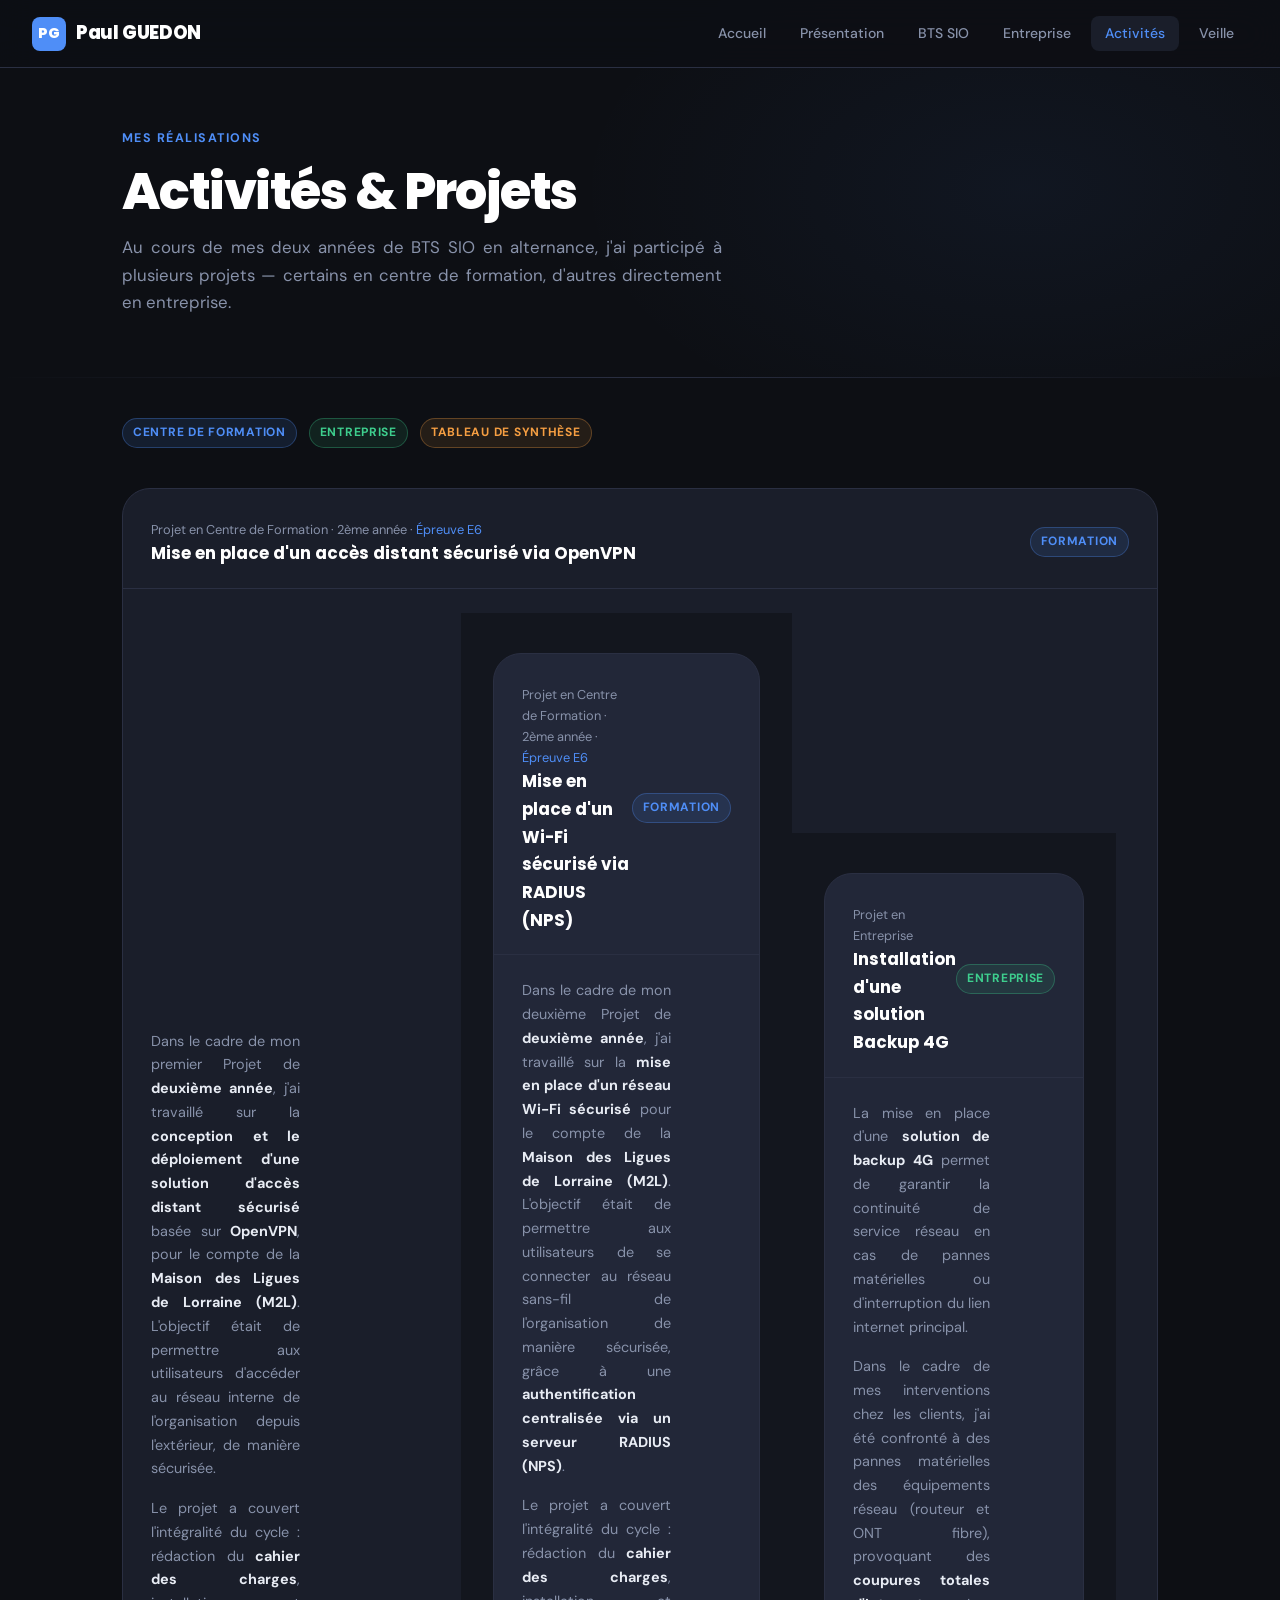
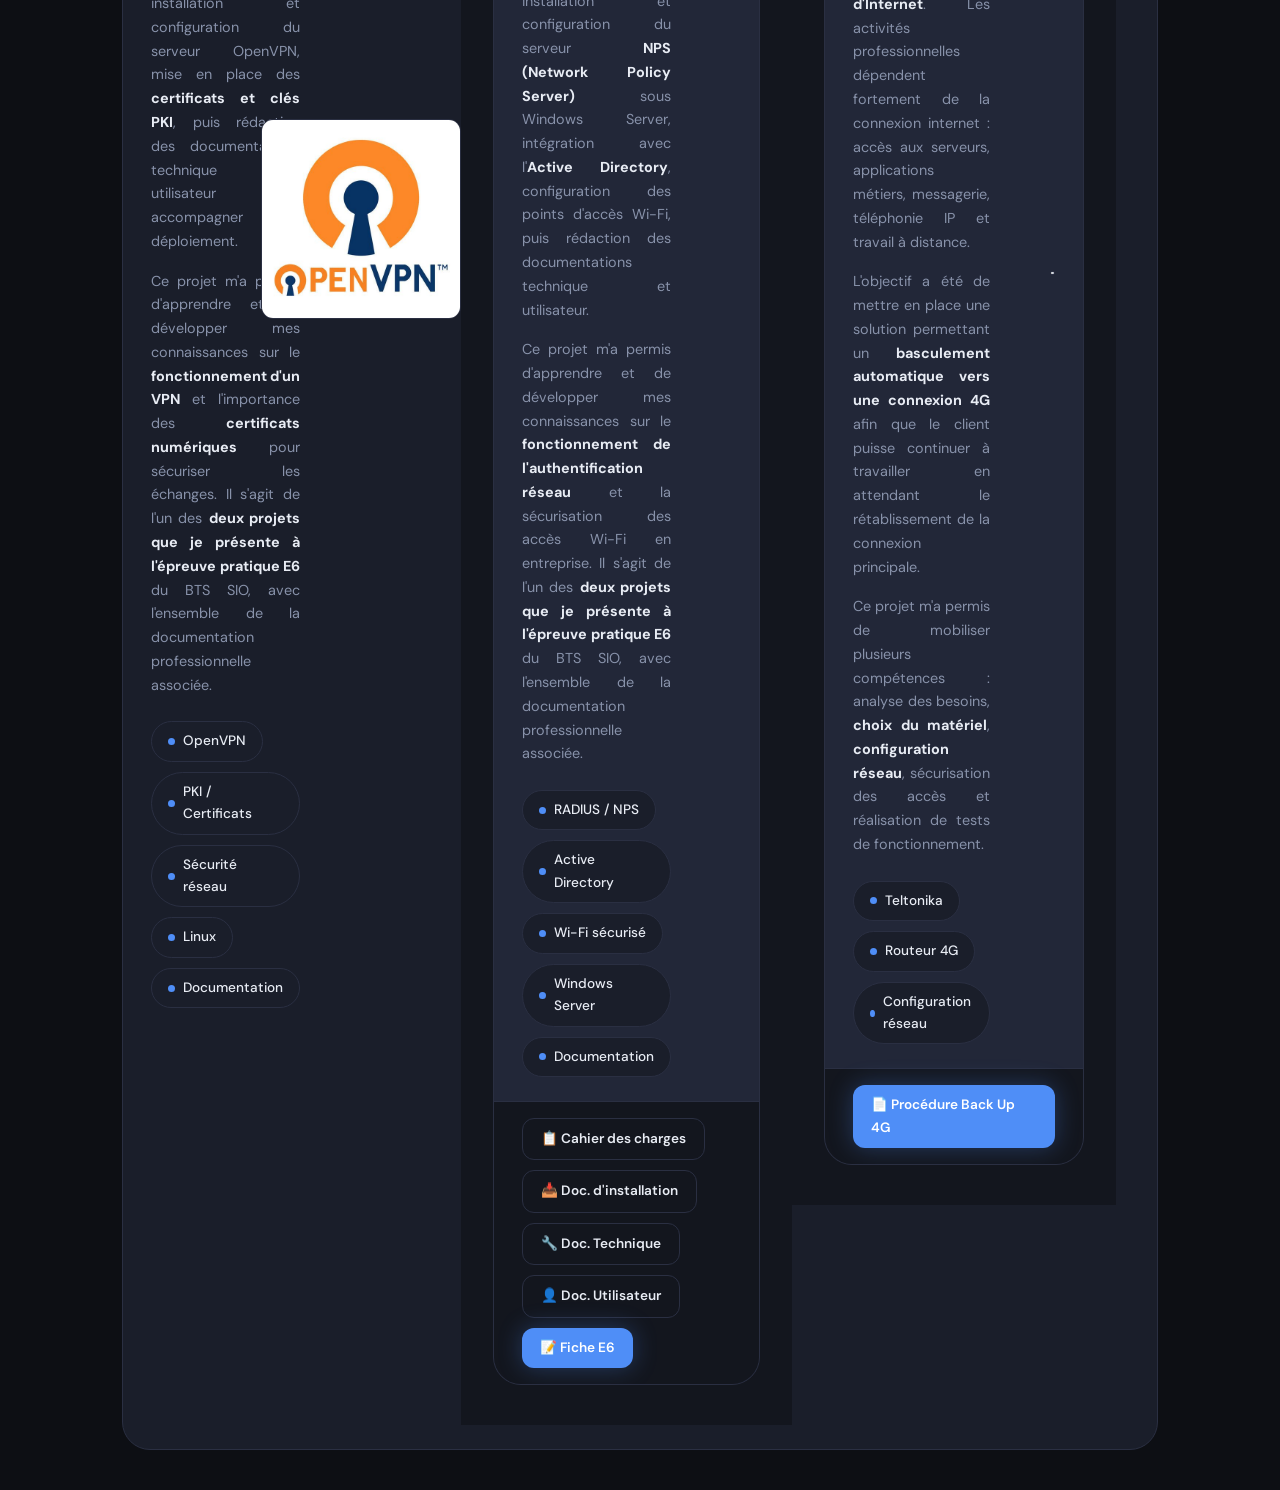
==== commit 43a35806: "Update activites.html" ====
--- a/activites.html
+++ b/activites.html
@@ -105,29 +105,7 @@
             <div style="display: flex; align-items: center; justify-content: center;">
               <img src="../Documents/Images/openvpn.jpg" alt="Illustration OpenVPN"
                 style="max-height: 200px; object-fit: contain; border-radius: var(--radius); border: 1px solid var(--border);"
-                onerror="this.style.display='none';" />
-            </div>
-          </div>
-        </div>
-        <div class="project-card__footer" style="flex-wrap: wrap; gap: 10px;">
-          <a href="../Documents/Projet/PPE/PPE1/Cahier%20des%20charges%20Projet%20VPN.pdf" target="_blank"
-            class="btn btn--outline" style="padding: 9px 18px; font-size: 0.85rem;">📋 Cahier des charges</a>
-          <a href="../Documents/Projet/PPE/PPE1/Documentation%20d'installation%20Projet%20VPN.pdf" target="_blank"
-            class="btn btn--outline" style="padding: 9px 18px; font-size: 0.85rem;">📥 Doc. d'installation</a>
-          <a href="../Documents/Projet/PPE/PPE1/Documentation%20Technique%20Projet%20VPN.pdf" target="_blank"
-            class="btn btn--outline" style="padding: 9px 18px; font-size: 0.85rem;">🔧 Doc. Technique</a>
-          <a href="../Documents/Projet/PPE/PPE1/Documentation%20Utilisateur%20Projet%20VPN.pdf" target="_blank"
-            class="btn btn--outline" style="padding: 9px 18px; font-size: 0.85rem;">👤 Doc. Utilisateur</a>
-          <a href="../Documents/Projet/PPE/PPE1/Tests%20VPN%20avec%20les%20clients.pdf" target="_blank"
-            class="btn btn--outline" style="padding: 9px 18px; font-size: 0.85rem;">🧪 Tests</a>
-          <a href="../Documents/Projet/PPE/PPE1/EPREUVE%20PRATIQUE%20E6%20BTS%20SIO%202026%20Projet%20VPN.pdf"
-            target="_blank" class="btn btn--primary" style="padding: 9px 18px; font-size: 0.85rem;">📝 Fiche E6</a>
-        </div>
-      </div>
-    </div>
-  </section>
-
-  <!-- ======================== -->
+               
   <!-- PROJET 2 : PPE2 - WIFI  -->
   <!-- ======================== -->
   <section class="section--dark" style="padding: 40px 0;">
@@ -593,4 +571,4 @@
   <script src="js/main.js"></script>
 </body>
 
-</html>+</html>
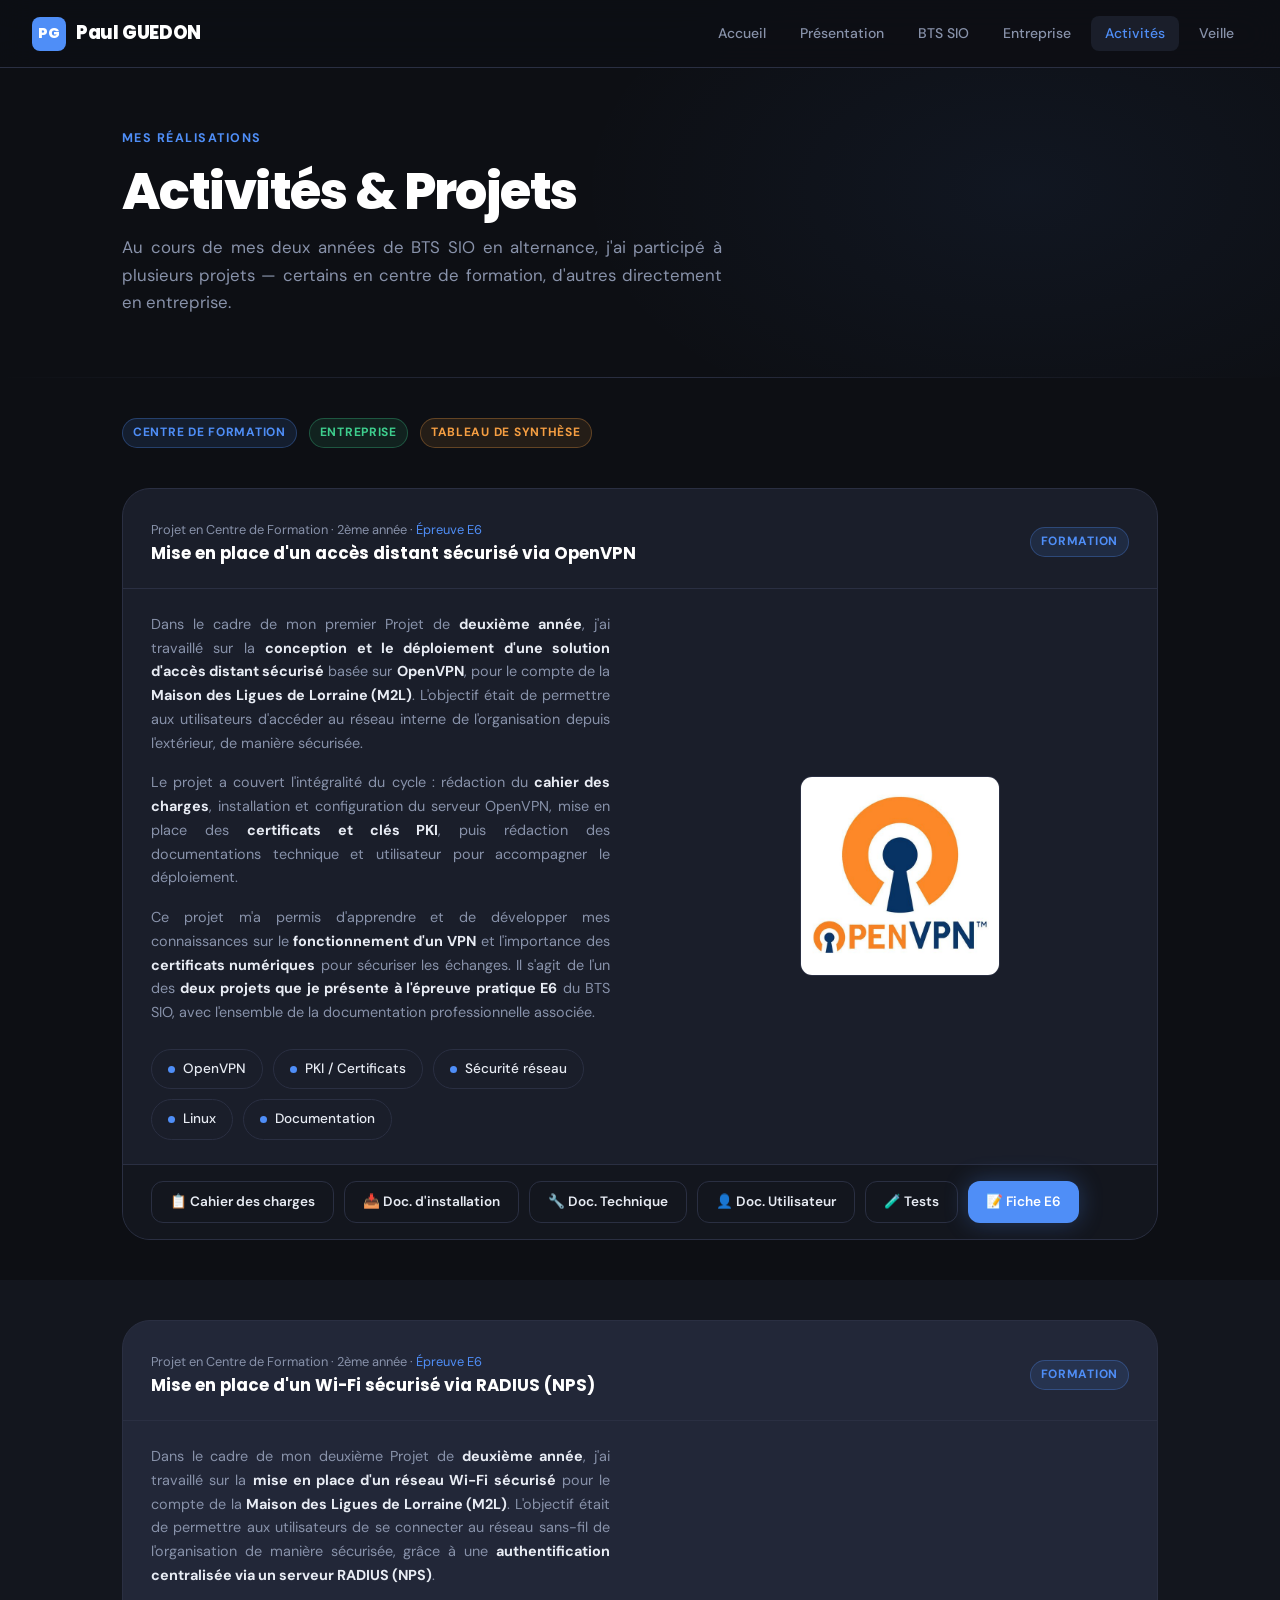
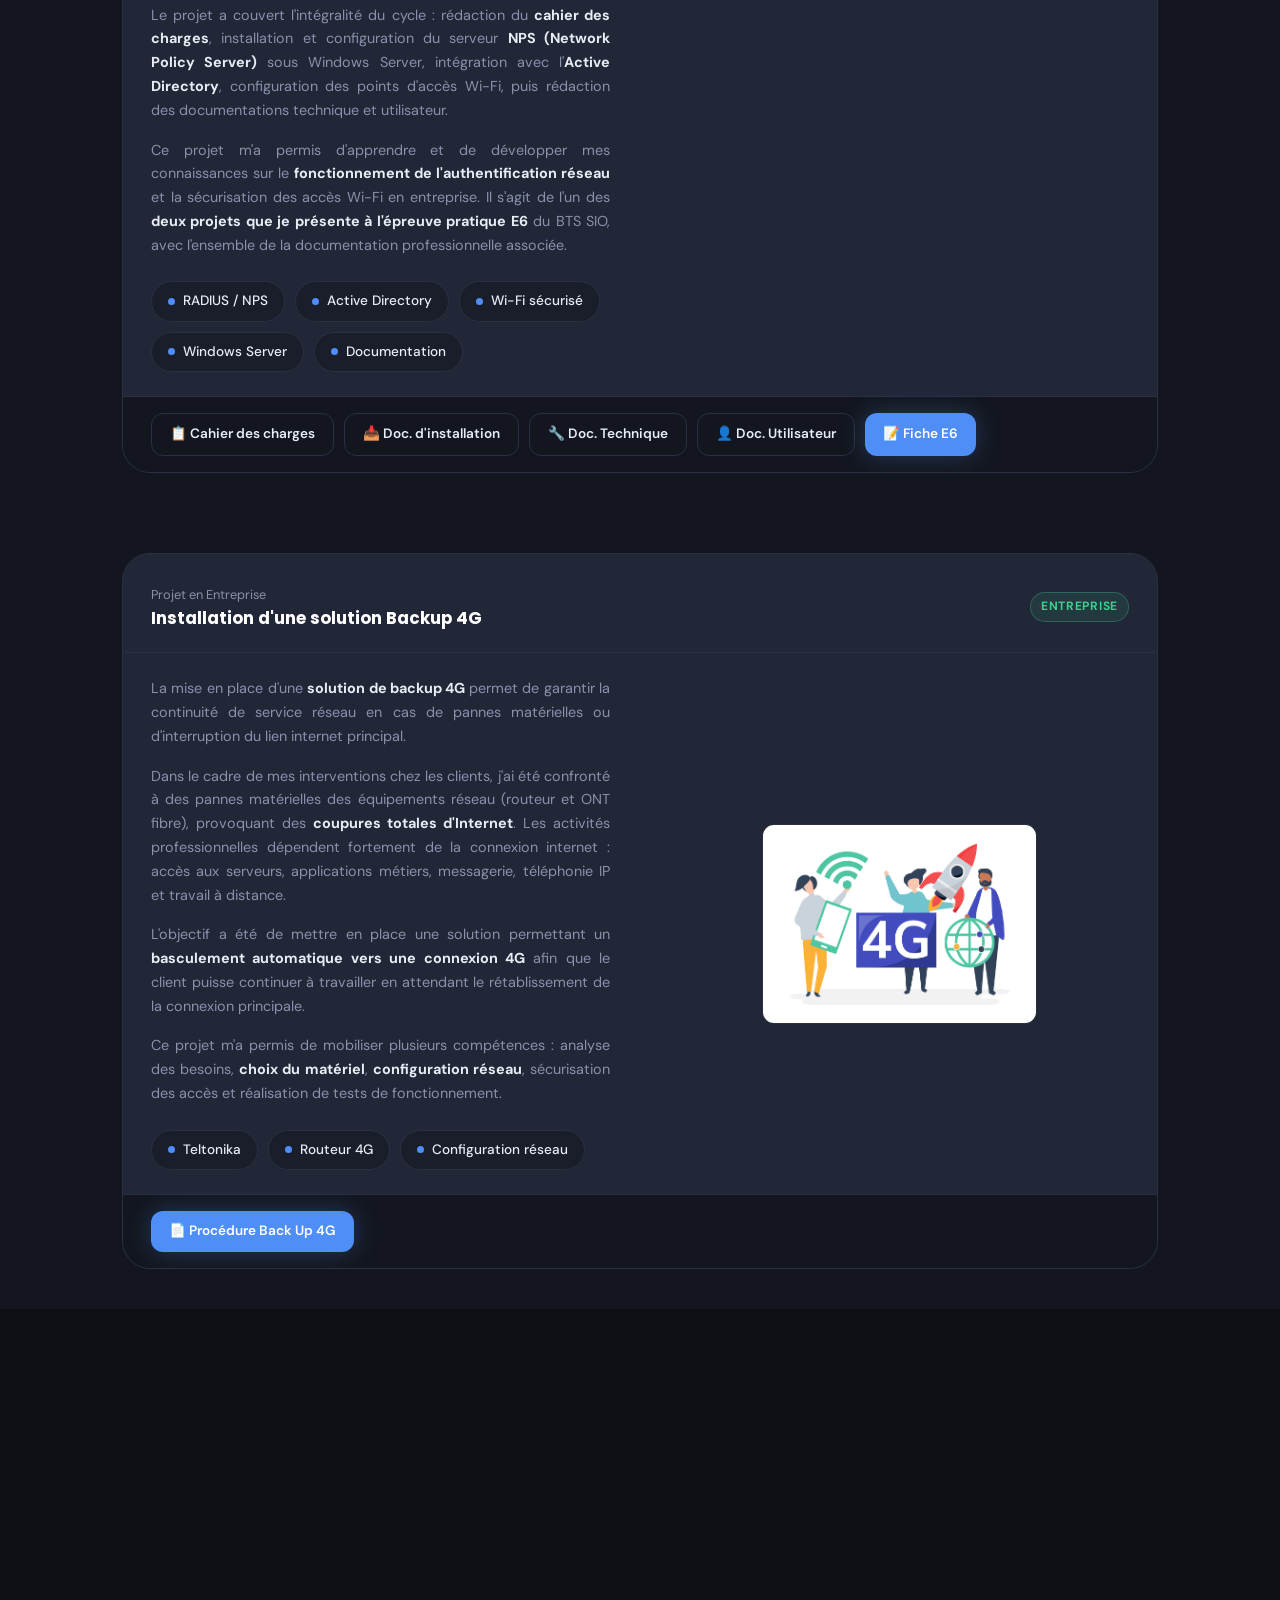
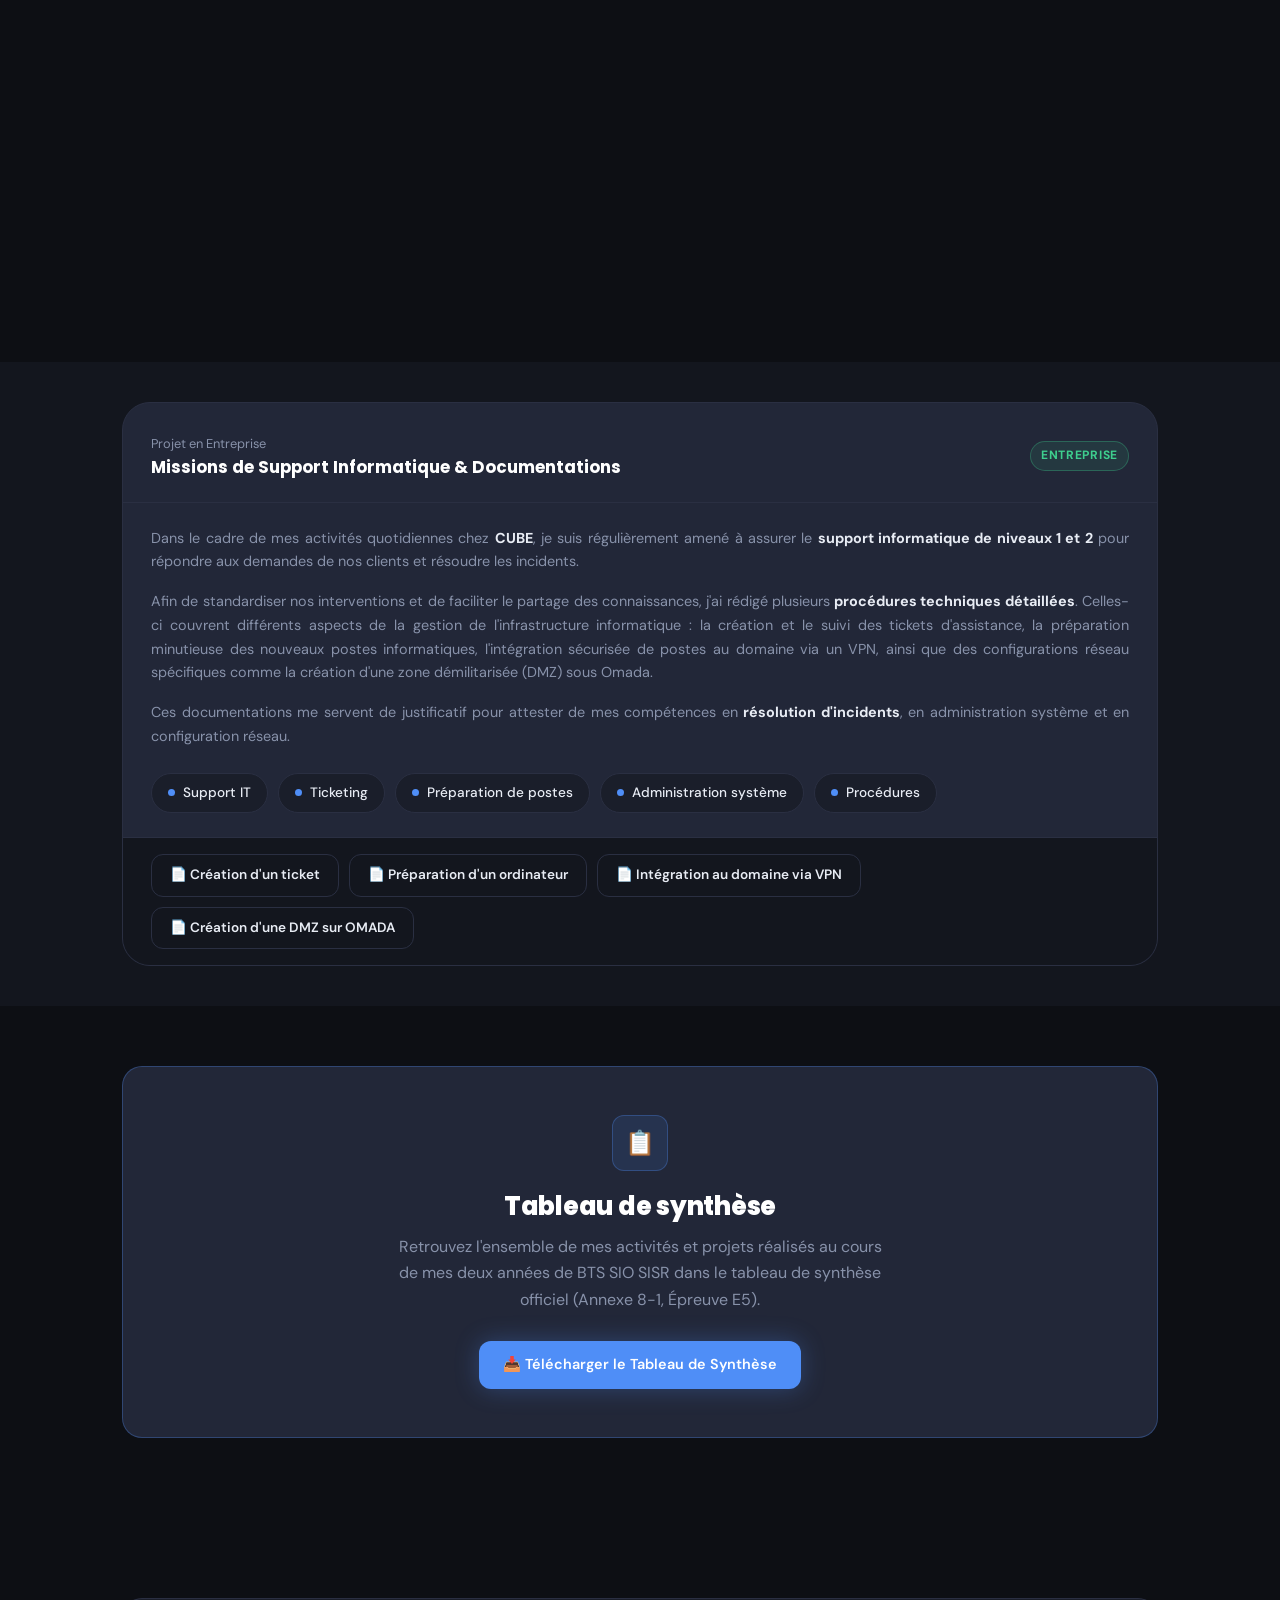
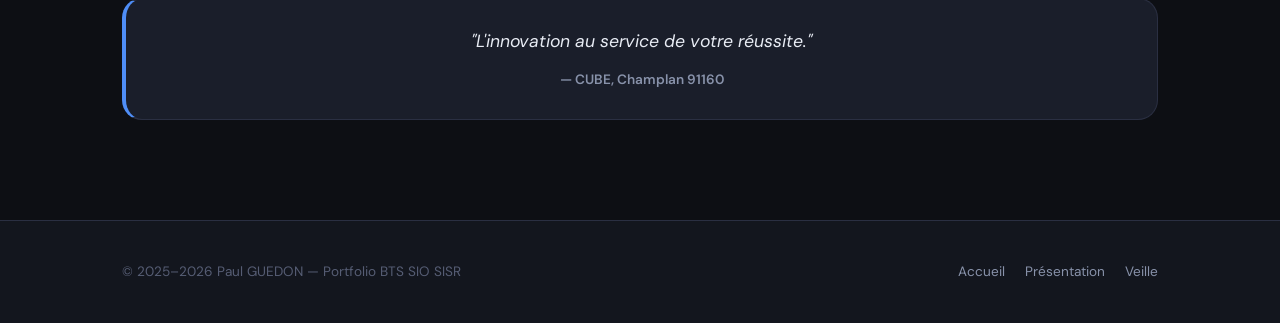
==== commit 325ef353: "Add files via upload" ====
--- a/activites.html
+++ b/activites.html
@@ -105,7 +105,29 @@
             <div style="display: flex; align-items: center; justify-content: center;">
               <img src="../Documents/Images/openvpn.jpg" alt="Illustration OpenVPN"
                 style="max-height: 200px; object-fit: contain; border-radius: var(--radius); border: 1px solid var(--border);"
-               
+                onerror="this.style.display='none';" />
+            </div>
+          </div>
+        </div>
+        <div class="project-card__footer" style="flex-wrap: wrap; gap: 10px;">
+          <a href="../Documents/Projet/PPE/PPE1/Cahier%20des%20charges%20Projet%20VPN.pdf" target="_blank"
+            class="btn btn--outline" style="padding: 9px 18px; font-size: 0.85rem;">📋 Cahier des charges</a>
+          <a href="../Documents/Projet/PPE/PPE1/Documentation%20d'installation%20Projet%20VPN.pdf" target="_blank"
+            class="btn btn--outline" style="padding: 9px 18px; font-size: 0.85rem;">📥 Doc. d'installation</a>
+          <a href="../Documents/Projet/PPE/PPE1/Documentation%20Technique%20Projet%20VPN.pdf" target="_blank"
+            class="btn btn--outline" style="padding: 9px 18px; font-size: 0.85rem;">🔧 Doc. Technique</a>
+          <a href="../Documents/Projet/PPE/PPE1/Documentation%20Utilisateur%20Projet%20VPN.pdf" target="_blank"
+            class="btn btn--outline" style="padding: 9px 18px; font-size: 0.85rem;">👤 Doc. Utilisateur</a>
+          <a href="../Documents/Projet/PPE/PPE1/Tests%20VPN%20avec%20les%20clients.pdf" target="_blank"
+            class="btn btn--outline" style="padding: 9px 18px; font-size: 0.85rem;">🧪 Tests</a>
+          <a href="../Documents/Projet/PPE/PPE1/EPREUVE%20PRATIQUE%20E6%20BTS%20SIO%202026%20Projet%20VPN.pdf"
+            target="_blank" class="btn btn--primary" style="padding: 9px 18px; font-size: 0.85rem;">📝 Fiche E6</a>
+        </div>
+      </div>
+    </div>
+  </section>
+
+  <!-- ======================== -->
   <!-- PROJET 2 : PPE2 - WIFI  -->
   <!-- ======================== -->
   <section class="section--dark" style="padding: 40px 0;">
@@ -571,4 +593,4 @@
   <script src="js/main.js"></script>
 </body>
 
-</html>
+</html>
